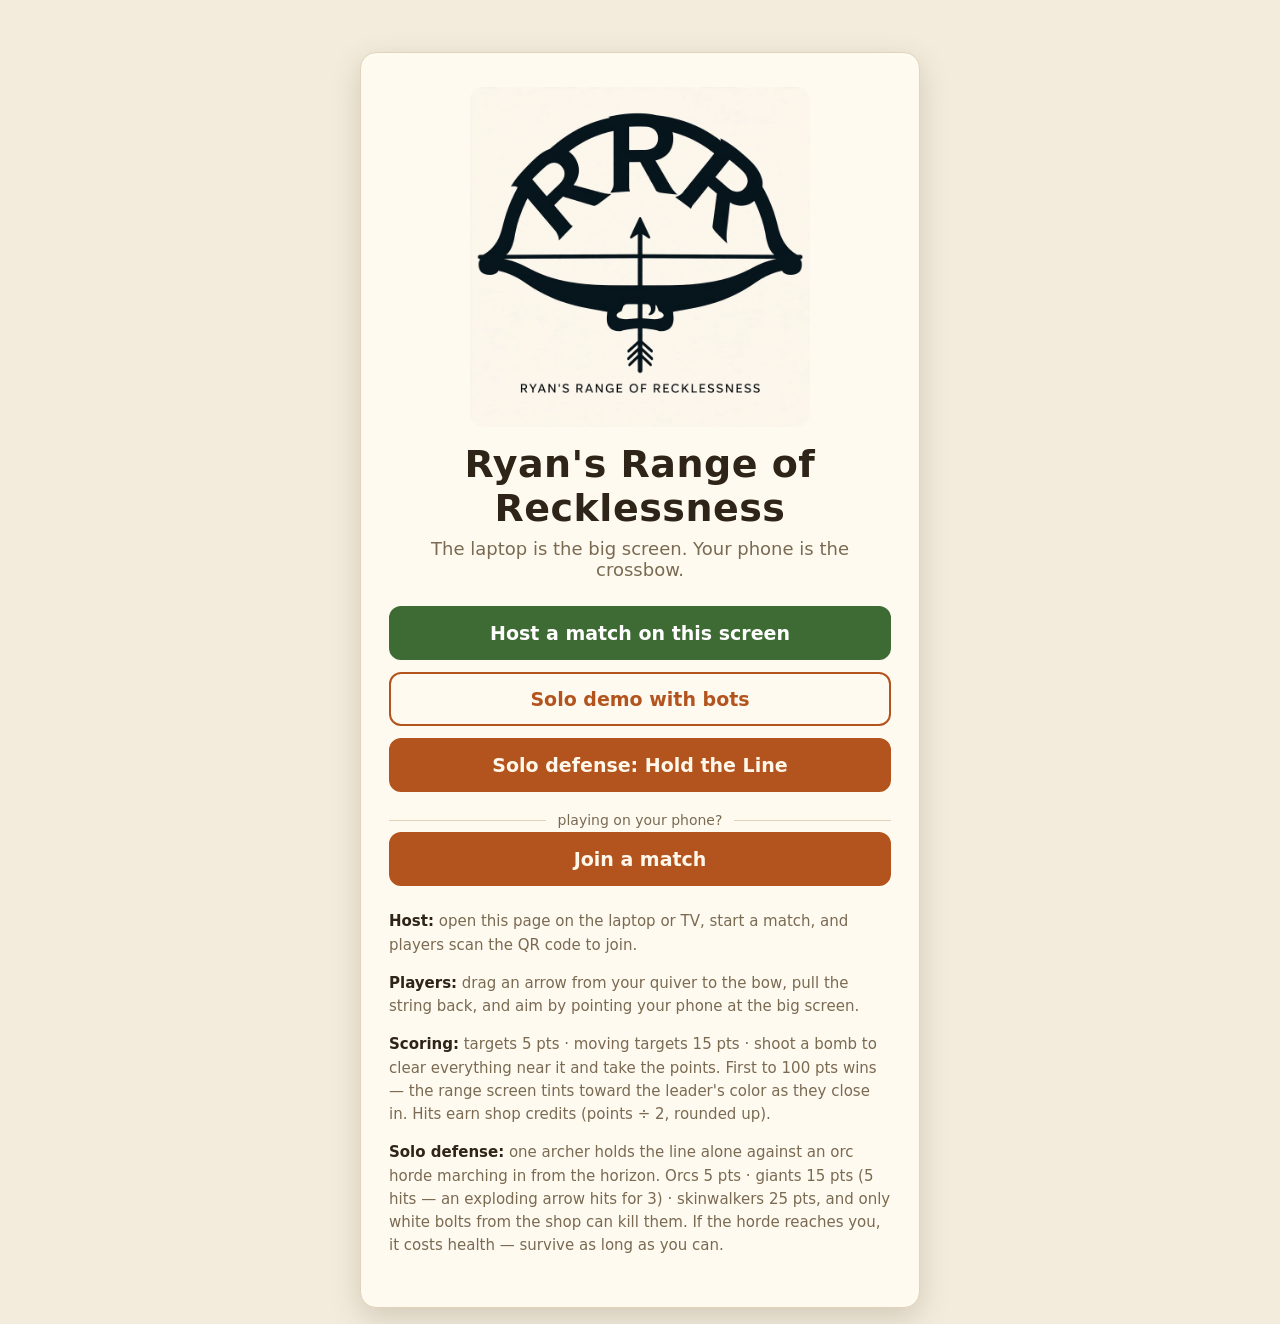
==== archery.html @ 4df4aa2d "Rename to Ryan's Range of Recklessness, add logo and solo orc defense mode" ====
<!doctype html>
<html lang="en">
  <head>
    <meta charset="utf-8" />
    <meta name="viewport" content="width=device-width, initial-scale=1, viewport-fit=cover" />
    <meta name="color-scheme" content="light dark" />
    <link rel="icon" href="data:," />
    <title>Ryan's Range of Recklessness</title>
    <script>
/* qrcode-generator 1.4.4 (MIT) — inlined so this file is fully standalone */
/**
 * Minified by jsDelivr using Terser v5.37.0.
 * Original file: /npm/qrcode-generator@1.4.4/qrcode.js
 *
 * Do NOT use SRI with dynamically generated files! More information: https://www.jsdelivr.com/using-sri-with-dynamic-files
 */
var qrcode=function(){var t=function(t,r){var e=t,n=g[r],o=null,i=0,a=null,u=[],f={},c=function(t,r){o=function(t){for(var r=new Array(t),e=0;e<t;e+=1){r[e]=new Array(t);for(var n=0;n<t;n+=1)r[e][n]=null}return r}(i=4*e+17),l(0,0),l(i-7,0),l(0,i-7),s(),h(),d(t,r),e>=7&&v(t),null==a&&(a=p(e,n,u)),w(a,r)},l=function(t,r){for(var e=-1;e<=7;e+=1)if(!(t+e<=-1||i<=t+e))for(var n=-1;n<=7;n+=1)r+n<=-1||i<=r+n||(o[t+e][r+n]=0<=e&&e<=6&&(0==n||6==n)||0<=n&&n<=6&&(0==e||6==e)||2<=e&&e<=4&&2<=n&&n<=4)},h=function(){for(var t=8;t<i-8;t+=1)null==o[t][6]&&(o[t][6]=t%2==0);for(var r=8;r<i-8;r+=1)null==o[6][r]&&(o[6][r]=r%2==0)},s=function(){for(var t=B.getPatternPosition(e),r=0;r<t.length;r+=1)for(var n=0;n<t.length;n+=1){var i=t[r],a=t[n];if(null==o[i][a])for(var u=-2;u<=2;u+=1)for(var f=-2;f<=2;f+=1)o[i+u][a+f]=-2==u||2==u||-2==f||2==f||0==u&&0==f}},v=function(t){for(var r=B.getBCHTypeNumber(e),n=0;n<18;n+=1){var a=!t&&1==(r>>n&1);o[Math.floor(n/3)][n%3+i-8-3]=a}for(n=0;n<18;n+=1){a=!t&&1==(r>>n&1);o[n%3+i-8-3][Math.floor(n/3)]=a}},d=function(t,r){for(var e=n<<3|r,a=B.getBCHTypeInfo(e),u=0;u<15;u+=1){var f=!t&&1==(a>>u&1);u<6?o[u][8]=f:u<8?o[u+1][8]=f:o[i-15+u][8]=f}for(u=0;u<15;u+=1){f=!t&&1==(a>>u&1);u<8?o[8][i-u-1]=f:u<9?o[8][15-u-1+1]=f:o[8][15-u-1]=f}o[i-8][8]=!t},w=function(t,r){for(var e=-1,n=i-1,a=7,u=0,f=B.getMaskFunction(r),c=i-1;c>0;c-=2)for(6==c&&(c-=1);;){for(var g=0;g<2;g+=1)if(null==o[n][c-g]){var l=!1;u<t.length&&(l=1==(t[u]>>>a&1)),f(n,c-g)&&(l=!l),o[n][c-g]=l,-1==(a-=1)&&(u+=1,a=7)}if((n+=e)<0||i<=n){n-=e,e=-e;break}}},p=function(t,r,e){for(var n=A.getRSBlocks(t,r),o=b(),i=0;i<e.length;i+=1){var a=e[i];o.put(a.getMode(),4),o.put(a.getLength(),B.getLengthInBits(a.getMode(),t)),a.write(o)}var u=0;for(i=0;i<n.length;i+=1)u+=n[i].dataCount;if(o.getLengthInBits()>8*u)throw"code length overflow. ("+o.getLengthInBits()+">"+8*u+")";for(o.getLengthInBits()+4<=8*u&&o.put(0,4);o.getLengthInBits()%8!=0;)o.putBit(!1);for(;!(o.getLengthInBits()>=8*u||(o.put(236,8),o.getLengthInBits()>=8*u));)o.put(17,8);return function(t,r){for(var e=0,n=0,o=0,i=new Array(r.length),a=new Array(r.length),u=0;u<r.length;u+=1){var f=r[u].dataCount,c=r[u].totalCount-f;n=Math.max(n,f),o=Math.max(o,c),i[u]=new Array(f);for(var g=0;g<i[u].length;g+=1)i[u][g]=255&t.getBuffer()[g+e];e+=f;var l=B.getErrorCorrectPolynomial(c),h=k(i[u],l.getLength()-1).mod(l);for(a[u]=new Array(l.getLength()-1),g=0;g<a[u].length;g+=1){var s=g+h.getLength()-a[u].length;a[u][g]=s>=0?h.getAt(s):0}}var v=0;for(g=0;g<r.length;g+=1)v+=r[g].totalCount;var d=new Array(v),w=0;for(g=0;g<n;g+=1)for(u=0;u<r.length;u+=1)g<i[u].length&&(d[w]=i[u][g],w+=1);for(g=0;g<o;g+=1)for(u=0;u<r.length;u+=1)g<a[u].length&&(d[w]=a[u][g],w+=1);return d}(o,n)};f.addData=function(t,r){var e=null;switch(r=r||"Byte"){case"Numeric":e=M(t);break;case"Alphanumeric":e=x(t);break;case"Byte":e=m(t);break;case"Kanji":e=L(t);break;default:throw"mode:"+r}u.push(e),a=null},f.isDark=function(t,r){if(t<0||i<=t||r<0||i<=r)throw t+","+r;return o[t][r]},f.getModuleCount=function(){return i},f.make=function(){if(e<1){for(var t=1;t<40;t++){for(var r=A.getRSBlocks(t,n),o=b(),i=0;i<u.length;i++){var a=u[i];o.put(a.getMode(),4),o.put(a.getLength(),B.getLengthInBits(a.getMode(),t)),a.write(o)}var g=0;for(i=0;i<r.length;i++)g+=r[i].dataCount;if(o.getLengthInBits()<=8*g)break}e=t}c(!1,function(){for(var t=0,r=0,e=0;e<8;e+=1){c(!0,e);var n=B.getLostPoint(f);(0==e||t>n)&&(t=n,r=e)}return r}())},f.createTableTag=function(t,r){t=t||2;var e="";e+='<table style="',e+=" border-width: 0px; border-style: none;",e+=" border-collapse: collapse;",e+=" padding: 0px; margin: "+(r=void 0===r?4*t:r)+"px;",e+='">',e+="<tbody>";for(var n=0;n<f.getModuleCount();n+=1){e+="<tr>";for(var o=0;o<f.getModuleCount();o+=1)e+='<td style="',e+=" border-width: 0px; border-style: none;",e+=" border-collapse: collapse;",e+=" padding: 0px; margin: 0px;",e+=" width: "+t+"px;",e+=" height: "+t+"px;",e+=" background-color: ",e+=f.isDark(n,o)?"#000000":"#ffffff",e+=";",e+='"/>';e+="</tr>"}return e+="</tbody>",e+="</table>"},f.createSvgTag=function(t,r,e,n){var o={};"object"==typeof arguments[0]&&(t=(o=arguments[0]).cellSize,r=o.margin,e=o.alt,n=o.title),t=t||2,r=void 0===r?4*t:r,(e="string"==typeof e?{text:e}:e||{}).text=e.text||null,e.id=e.text?e.id||"qrcode-description":null,(n="string"==typeof n?{text:n}:n||{}).text=n.text||null,n.id=n.text?n.id||"qrcode-title":null;var i,a,u,c,g=f.getModuleCount()*t+2*r,l="";for(c="l"+t+",0 0,"+t+" -"+t+",0 0,-"+t+"z ",l+='<svg version="1.1" xmlns="http://www.w3.org/2000/svg"',l+=o.scalable?"":' width="'+g+'px" height="'+g+'px"',l+=' viewBox="0 0 '+g+" "+g+'" ',l+=' preserveAspectRatio="xMinYMin meet"',l+=n.text||e.text?' role="img" aria-labelledby="'+y([n.id,e.id].join(" ").trim())+'"':"",l+=">",l+=n.text?'<title id="'+y(n.id)+'">'+y(n.text)+"</title>":"",l+=e.text?'<description id="'+y(e.id)+'">'+y(e.text)+"</description>":"",l+='<rect width="100%" height="100%" fill="white" cx="0" cy="0"/>',l+='<path d="',a=0;a<f.getModuleCount();a+=1)for(u=a*t+r,i=0;i<f.getModuleCount();i+=1)f.isDark(a,i)&&(l+="M"+(i*t+r)+","+u+c);return l+='" stroke="transparent" fill="black"/>',l+="</svg>"},f.createDataURL=function(t,r){t=t||2,r=void 0===r?4*t:r;var e=f.getModuleCount()*t+2*r,n=r,o=e-r;return I(e,e,(function(r,e){if(n<=r&&r<o&&n<=e&&e<o){var i=Math.floor((r-n)/t),a=Math.floor((e-n)/t);return f.isDark(a,i)?0:1}return 1}))},f.createImgTag=function(t,r,e){t=t||2,r=void 0===r?4*t:r;var n=f.getModuleCount()*t+2*r,o="";return o+="<img",o+=' src="',o+=f.createDataURL(t,r),o+='"',o+=' width="',o+=n,o+='"',o+=' height="',o+=n,o+='"',e&&(o+=' alt="',o+=y(e),o+='"'),o+="/>"};var y=function(t){for(var r="",e=0;e<t.length;e+=1){var n=t.charAt(e);switch(n){case"<":r+="&lt;";break;case">":r+="&gt;";break;case"&":r+="&amp;";break;case'"':r+="&quot;";break;default:r+=n}}return r};return f.createASCII=function(t,r){if((t=t||1)<2)return function(t){t=void 0===t?2:t;var r,e,n,o,i,a=1*f.getModuleCount()+2*t,u=t,c=a-t,g={"██":"█","█ ":"▀"," █":"▄","  ":" "},l={"██":"▀","█ ":"▀"," █":" ","  ":" "},h="";for(r=0;r<a;r+=2){for(n=Math.floor((r-u)/1),o=Math.floor((r+1-u)/1),e=0;e<a;e+=1)i="█",u<=e&&e<c&&u<=r&&r<c&&f.isDark(n,Math.floor((e-u)/1))&&(i=" "),u<=e&&e<c&&u<=r+1&&r+1<c&&f.isDark(o,Math.floor((e-u)/1))?i+=" ":i+="█",h+=t<1&&r+1>=c?l[i]:g[i];h+="\n"}return a%2&&t>0?h.substring(0,h.length-a-1)+Array(a+1).join("▀"):h.substring(0,h.length-1)}(r);t-=1,r=void 0===r?2*t:r;var e,n,o,i,a=f.getModuleCount()*t+2*r,u=r,c=a-r,g=Array(t+1).join("██"),l=Array(t+1).join("  "),h="",s="";for(e=0;e<a;e+=1){for(o=Math.floor((e-u)/t),s="",n=0;n<a;n+=1)i=1,u<=n&&n<c&&u<=e&&e<c&&f.isDark(o,Math.floor((n-u)/t))&&(i=0),s+=i?g:l;for(o=0;o<t;o+=1)h+=s+"\n"}return h.substring(0,h.length-1)},f.renderTo2dContext=function(t,r){r=r||2;for(var e=f.getModuleCount(),n=0;n<e;n++)for(var o=0;o<e;o++)t.fillStyle=f.isDark(n,o)?"black":"white",t.fillRect(n*r,o*r,r,r)},f};t.stringToBytes=(t.stringToBytesFuncs={default:function(t){for(var r=[],e=0;e<t.length;e+=1){var n=t.charCodeAt(e);r.push(255&n)}return r}}).default,t.createStringToBytes=function(t,r){var e=function(){for(var e=S(t),n=function(){var t=e.read();if(-1==t)throw"eof";return t},o=0,i={};;){var a=e.read();if(-1==a)break;var u=n(),f=n()<<8|n();i[String.fromCharCode(a<<8|u)]=f,o+=1}if(o!=r)throw o+" != "+r;return i}(),n="?".charCodeAt(0);return function(t){for(var r=[],o=0;o<t.length;o+=1){var i=t.charCodeAt(o);if(i<128)r.push(i);else{var a=e[t.charAt(o)];"number"==typeof a?(255&a)==a?r.push(a):(r.push(a>>>8),r.push(255&a)):r.push(n)}}return r}};var r,e,n,o,i,a=1,u=2,f=4,c=8,g={L:1,M:0,Q:3,H:2},l=0,h=1,s=2,v=3,d=4,w=5,p=6,y=7,B=(r=[[],[6,18],[6,22],[6,26],[6,30],[6,34],[6,22,38],[6,24,42],[6,26,46],[6,28,50],[6,30,54],[6,32,58],[6,34,62],[6,26,46,66],[6,26,48,70],[6,26,50,74],[6,30,54,78],[6,30,56,82],[6,30,58,86],[6,34,62,90],[6,28,50,72,94],[6,26,50,74,98],[6,30,54,78,102],[6,28,54,80,106],[6,32,58,84,110],[6,30,58,86,114],[6,34,62,90,118],[6,26,50,74,98,122],[6,30,54,78,102,126],[6,26,52,78,104,130],[6,30,56,82,108,134],[6,34,60,86,112,138],[6,30,58,86,114,142],[6,34,62,90,118,146],[6,30,54,78,102,126,150],[6,24,50,76,102,128,154],[6,28,54,80,106,132,158],[6,32,58,84,110,136,162],[6,26,54,82,110,138,166],[6,30,58,86,114,142,170]],e=1335,n=7973,i=function(t){for(var r=0;0!=t;)r+=1,t>>>=1;return r},(o={}).getBCHTypeInfo=function(t){for(var r=t<<10;i(r)-i(e)>=0;)r^=e<<i(r)-i(e);return 21522^(t<<10|r)},o.getBCHTypeNumber=function(t){for(var r=t<<12;i(r)-i(n)>=0;)r^=n<<i(r)-i(n);return t<<12|r},o.getPatternPosition=function(t){return r[t-1]},o.getMaskFunction=function(t){switch(t){case l:return function(t,r){return(t+r)%2==0};case h:return function(t,r){return t%2==0};case s:return function(t,r){return r%3==0};case v:return function(t,r){return(t+r)%3==0};case d:return function(t,r){return(Math.floor(t/2)+Math.floor(r/3))%2==0};case w:return function(t,r){return t*r%2+t*r%3==0};case p:return function(t,r){return(t*r%2+t*r%3)%2==0};case y:return function(t,r){return(t*r%3+(t+r)%2)%2==0};default:throw"bad maskPattern:"+t}},o.getErrorCorrectPolynomial=function(t){for(var r=k([1],0),e=0;e<t;e+=1)r=r.multiply(k([1,C.gexp(e)],0));return r},o.getLengthInBits=function(t,r){if(1<=r&&r<10)switch(t){case a:return 10;case u:return 9;case f:case c:return 8;default:throw"mode:"+t}else if(r<27)switch(t){case a:return 12;case u:return 11;case f:return 16;case c:return 10;default:throw"mode:"+t}else{if(!(r<41))throw"type:"+r;switch(t){case a:return 14;case u:return 13;case f:return 16;case c:return 12;default:throw"mode:"+t}}},o.getLostPoint=function(t){for(var r=t.getModuleCount(),e=0,n=0;n<r;n+=1)for(var o=0;o<r;o+=1){for(var i=0,a=t.isDark(n,o),u=-1;u<=1;u+=1)if(!(n+u<0||r<=n+u))for(var f=-1;f<=1;f+=1)o+f<0||r<=o+f||0==u&&0==f||a==t.isDark(n+u,o+f)&&(i+=1);i>5&&(e+=3+i-5)}for(n=0;n<r-1;n+=1)for(o=0;o<r-1;o+=1){var c=0;t.isDark(n,o)&&(c+=1),t.isDark(n+1,o)&&(c+=1),t.isDark(n,o+1)&&(c+=1),t.isDark(n+1,o+1)&&(c+=1),0!=c&&4!=c||(e+=3)}for(n=0;n<r;n+=1)for(o=0;o<r-6;o+=1)t.isDark(n,o)&&!t.isDark(n,o+1)&&t.isDark(n,o+2)&&t.isDark(n,o+3)&&t.isDark(n,o+4)&&!t.isDark(n,o+5)&&t.isDark(n,o+6)&&(e+=40);for(o=0;o<r;o+=1)for(n=0;n<r-6;n+=1)t.isDark(n,o)&&!t.isDark(n+1,o)&&t.isDark(n+2,o)&&t.isDark(n+3,o)&&t.isDark(n+4,o)&&!t.isDark(n+5,o)&&t.isDark(n+6,o)&&(e+=40);var g=0;for(o=0;o<r;o+=1)for(n=0;n<r;n+=1)t.isDark(n,o)&&(g+=1);return e+=Math.abs(100*g/r/r-50)/5*10},o),C=function(){for(var t=new Array(256),r=new Array(256),e=0;e<8;e+=1)t[e]=1<<e;for(e=8;e<256;e+=1)t[e]=t[e-4]^t[e-5]^t[e-6]^t[e-8];for(e=0;e<255;e+=1)r[t[e]]=e;var n={glog:function(t){if(t<1)throw"glog("+t+")";return r[t]},gexp:function(r){for(;r<0;)r+=255;for(;r>=256;)r-=255;return t[r]}};return n}();function k(t,r){if(void 0===t.length)throw t.length+"/"+r;var e=function(){for(var e=0;e<t.length&&0==t[e];)e+=1;for(var n=new Array(t.length-e+r),o=0;o<t.length-e;o+=1)n[o]=t[o+e];return n}(),n={getAt:function(t){return e[t]},getLength:function(){return e.length},multiply:function(t){for(var r=new Array(n.getLength()+t.getLength()-1),e=0;e<n.getLength();e+=1)for(var o=0;o<t.getLength();o+=1)r[e+o]^=C.gexp(C.glog(n.getAt(e))+C.glog(t.getAt(o)));return k(r,0)},mod:function(t){if(n.getLength()-t.getLength()<0)return n;for(var r=C.glog(n.getAt(0))-C.glog(t.getAt(0)),e=new Array(n.getLength()),o=0;o<n.getLength();o+=1)e[o]=n.getAt(o);for(o=0;o<t.getLength();o+=1)e[o]^=C.gexp(C.glog(t.getAt(o))+r);return k(e,0).mod(t)}};return n}var A=function(){var t=[[1,26,19],[1,26,16],[1,26,13],[1,26,9],[1,44,34],[1,44,28],[1,44,22],[1,44,16],[1,70,55],[1,70,44],[2,35,17],[2,35,13],[1,100,80],[2,50,32],[2,50,24],[4,25,9],[1,134,108],[2,67,43],[2,33,15,2,34,16],[2,33,11,2,34,12],[2,86,68],[4,43,27],[4,43,19],[4,43,15],[2,98,78],[4,49,31],[2,32,14,4,33,15],[4,39,13,1,40,14],[2,121,97],[2,60,38,2,61,39],[4,40,18,2,41,19],[4,40,14,2,41,15],[2,146,116],[3,58,36,2,59,37],[4,36,16,4,37,17],[4,36,12,4,37,13],[2,86,68,2,87,69],[4,69,43,1,70,44],[6,43,19,2,44,20],[6,43,15,2,44,16],[4,101,81],[1,80,50,4,81,51],[4,50,22,4,51,23],[3,36,12,8,37,13],[2,116,92,2,117,93],[6,58,36,2,59,37],[4,46,20,6,47,21],[7,42,14,4,43,15],[4,133,107],[8,59,37,1,60,38],[8,44,20,4,45,21],[12,33,11,4,34,12],[3,145,115,1,146,116],[4,64,40,5,65,41],[11,36,16,5,37,17],[11,36,12,5,37,13],[5,109,87,1,110,88],[5,65,41,5,66,42],[5,54,24,7,55,25],[11,36,12,7,37,13],[5,122,98,1,123,99],[7,73,45,3,74,46],[15,43,19,2,44,20],[3,45,15,13,46,16],[1,135,107,5,136,108],[10,74,46,1,75,47],[1,50,22,15,51,23],[2,42,14,17,43,15],[5,150,120,1,151,121],[9,69,43,4,70,44],[17,50,22,1,51,23],[2,42,14,19,43,15],[3,141,113,4,142,114],[3,70,44,11,71,45],[17,47,21,4,48,22],[9,39,13,16,40,14],[3,135,107,5,136,108],[3,67,41,13,68,42],[15,54,24,5,55,25],[15,43,15,10,44,16],[4,144,116,4,145,117],[17,68,42],[17,50,22,6,51,23],[19,46,16,6,47,17],[2,139,111,7,140,112],[17,74,46],[7,54,24,16,55,25],[34,37,13],[4,151,121,5,152,122],[4,75,47,14,76,48],[11,54,24,14,55,25],[16,45,15,14,46,16],[6,147,117,4,148,118],[6,73,45,14,74,46],[11,54,24,16,55,25],[30,46,16,2,47,17],[8,132,106,4,133,107],[8,75,47,13,76,48],[7,54,24,22,55,25],[22,45,15,13,46,16],[10,142,114,2,143,115],[19,74,46,4,75,47],[28,50,22,6,51,23],[33,46,16,4,47,17],[8,152,122,4,153,123],[22,73,45,3,74,46],[8,53,23,26,54,24],[12,45,15,28,46,16],[3,147,117,10,148,118],[3,73,45,23,74,46],[4,54,24,31,55,25],[11,45,15,31,46,16],[7,146,116,7,147,117],[21,73,45,7,74,46],[1,53,23,37,54,24],[19,45,15,26,46,16],[5,145,115,10,146,116],[19,75,47,10,76,48],[15,54,24,25,55,25],[23,45,15,25,46,16],[13,145,115,3,146,116],[2,74,46,29,75,47],[42,54,24,1,55,25],[23,45,15,28,46,16],[17,145,115],[10,74,46,23,75,47],[10,54,24,35,55,25],[19,45,15,35,46,16],[17,145,115,1,146,116],[14,74,46,21,75,47],[29,54,24,19,55,25],[11,45,15,46,46,16],[13,145,115,6,146,116],[14,74,46,23,75,47],[44,54,24,7,55,25],[59,46,16,1,47,17],[12,151,121,7,152,122],[12,75,47,26,76,48],[39,54,24,14,55,25],[22,45,15,41,46,16],[6,151,121,14,152,122],[6,75,47,34,76,48],[46,54,24,10,55,25],[2,45,15,64,46,16],[17,152,122,4,153,123],[29,74,46,14,75,47],[49,54,24,10,55,25],[24,45,15,46,46,16],[4,152,122,18,153,123],[13,74,46,32,75,47],[48,54,24,14,55,25],[42,45,15,32,46,16],[20,147,117,4,148,118],[40,75,47,7,76,48],[43,54,24,22,55,25],[10,45,15,67,46,16],[19,148,118,6,149,119],[18,75,47,31,76,48],[34,54,24,34,55,25],[20,45,15,61,46,16]],r=function(t,r){var e={};return e.totalCount=t,e.dataCount=r,e},e={};return e.getRSBlocks=function(e,n){var o=function(r,e){switch(e){case g.L:return t[4*(r-1)+0];case g.M:return t[4*(r-1)+1];case g.Q:return t[4*(r-1)+2];case g.H:return t[4*(r-1)+3];default:return}}(e,n);if(void 0===o)throw"bad rs block @ typeNumber:"+e+"/errorCorrectionLevel:"+n;for(var i=o.length/3,a=[],u=0;u<i;u+=1)for(var f=o[3*u+0],c=o[3*u+1],l=o[3*u+2],h=0;h<f;h+=1)a.push(r(c,l));return a},e}(),b=function(){var t=[],r=0,e={getBuffer:function(){return t},getAt:function(r){var e=Math.floor(r/8);return 1==(t[e]>>>7-r%8&1)},put:function(t,r){for(var n=0;n<r;n+=1)e.putBit(1==(t>>>r-n-1&1))},getLengthInBits:function(){return r},putBit:function(e){var n=Math.floor(r/8);t.length<=n&&t.push(0),e&&(t[n]|=128>>>r%8),r+=1}};return e},M=function(t){var r=a,e=t,n={getMode:function(){return r},getLength:function(t){return e.length},write:function(t){for(var r=e,n=0;n+2<r.length;)t.put(o(r.substring(n,n+3)),10),n+=3;n<r.length&&(r.length-n==1?t.put(o(r.substring(n,n+1)),4):r.length-n==2&&t.put(o(r.substring(n,n+2)),7))}},o=function(t){for(var r=0,e=0;e<t.length;e+=1)r=10*r+i(t.charAt(e));return r},i=function(t){if("0"<=t&&t<="9")return t.charCodeAt(0)-"0".charCodeAt(0);throw"illegal char :"+t};return n},x=function(t){var r=u,e=t,n={getMode:function(){return r},getLength:function(t){return e.length},write:function(t){for(var r=e,n=0;n+1<r.length;)t.put(45*o(r.charAt(n))+o(r.charAt(n+1)),11),n+=2;n<r.length&&t.put(o(r.charAt(n)),6)}},o=function(t){if("0"<=t&&t<="9")return t.charCodeAt(0)-"0".charCodeAt(0);if("A"<=t&&t<="Z")return t.charCodeAt(0)-"A".charCodeAt(0)+10;switch(t){case" ":return 36;case"$":return 37;case"%":return 38;case"*":return 39;case"+":return 40;case"-":return 41;case".":return 42;case"/":return 43;case":":return 44;default:throw"illegal char :"+t}};return n},m=function(r){var e=f,n=t.stringToBytes(r),o={getMode:function(){return e},getLength:function(t){return n.length},write:function(t){for(var r=0;r<n.length;r+=1)t.put(n[r],8)}};return o},L=function(r){var e=c,n=t.stringToBytesFuncs.SJIS;if(!n)throw"sjis not supported.";!function(){var t=n("友");if(2!=t.length||38726!=(t[0]<<8|t[1]))throw"sjis not supported."}();var o=n(r),i={getMode:function(){return e},getLength:function(t){return~~(o.length/2)},write:function(t){for(var r=o,e=0;e+1<r.length;){var n=(255&r[e])<<8|255&r[e+1];if(33088<=n&&n<=40956)n-=33088;else{if(!(57408<=n&&n<=60351))throw"illegal char at "+(e+1)+"/"+n;n-=49472}n=192*(n>>>8&255)+(255&n),t.put(n,13),e+=2}if(e<r.length)throw"illegal char at "+(e+1)}};return i},D=function(){var t=[],r={writeByte:function(r){t.push(255&r)},writeShort:function(t){r.writeByte(t),r.writeByte(t>>>8)},writeBytes:function(t,e,n){e=e||0,n=n||t.length;for(var o=0;o<n;o+=1)r.writeByte(t[o+e])},writeString:function(t){for(var e=0;e<t.length;e+=1)r.writeByte(t.charCodeAt(e))},toByteArray:function(){return t},toString:function(){var r="";r+="[";for(var e=0;e<t.length;e+=1)e>0&&(r+=","),r+=t[e];return r+="]"}};return r},S=function(t){var r=t,e=0,n=0,o=0,i={read:function(){for(;o<8;){if(e>=r.length){if(0==o)return-1;throw"unexpected end of file./"+o}var t=r.charAt(e);if(e+=1,"="==t)return o=0,-1;t.match(/^\s$/)||(n=n<<6|a(t.charCodeAt(0)),o+=6)}var i=n>>>o-8&255;return o-=8,i}},a=function(t){if(65<=t&&t<=90)return t-65;if(97<=t&&t<=122)return t-97+26;if(48<=t&&t<=57)return t-48+52;if(43==t)return 62;if(47==t)return 63;throw"c:"+t};return i},I=function(t,r,e){for(var n=function(t,r){var e=t,n=r,o=new Array(t*r),i={setPixel:function(t,r,n){o[r*e+t]=n},write:function(t){t.writeString("GIF87a"),t.writeShort(e),t.writeShort(n),t.writeByte(128),t.writeByte(0),t.writeByte(0),t.writeByte(0),t.writeByte(0),t.writeByte(0),t.writeByte(255),t.writeByte(255),t.writeByte(255),t.writeString(","),t.writeShort(0),t.writeShort(0),t.writeShort(e),t.writeShort(n),t.writeByte(0);var r=a(2);t.writeByte(2);for(var o=0;r.length-o>255;)t.writeByte(255),t.writeBytes(r,o,255),o+=255;t.writeByte(r.length-o),t.writeBytes(r,o,r.length-o),t.writeByte(0),t.writeString(";")}},a=function(t){for(var r=1<<t,e=1+(1<<t),n=t+1,i=u(),a=0;a<r;a+=1)i.add(String.fromCharCode(a));i.add(String.fromCharCode(r)),i.add(String.fromCharCode(e));var f,c,g,l=D(),h=(f=l,c=0,g=0,{write:function(t,r){if(t>>>r!=0)throw"length over";for(;c+r>=8;)f.writeByte(255&(t<<c|g)),r-=8-c,t>>>=8-c,g=0,c=0;g|=t<<c,c+=r},flush:function(){c>0&&f.writeByte(g)}});h.write(r,n);var s=0,v=String.fromCharCode(o[s]);for(s+=1;s<o.length;){var d=String.fromCharCode(o[s]);s+=1,i.contains(v+d)?v+=d:(h.write(i.indexOf(v),n),i.size()<4095&&(i.size()==1<<n&&(n+=1),i.add(v+d)),v=d)}return h.write(i.indexOf(v),n),h.write(e,n),h.flush(),l.toByteArray()},u=function(){var t={},r=0,e={add:function(n){if(e.contains(n))throw"dup key:"+n;t[n]=r,r+=1},size:function(){return r},indexOf:function(r){return t[r]},contains:function(r){return void 0!==t[r]}};return e};return i}(t,r),o=0;o<r;o+=1)for(var i=0;i<t;i+=1)n.setPixel(i,o,e(i,o));var a=D();n.write(a);for(var u=function(){var t=0,r=0,e=0,n="",o={},i=function(t){n+=String.fromCharCode(a(63&t))},a=function(t){if(t<0);else{if(t<26)return 65+t;if(t<52)return t-26+97;if(t<62)return t-52+48;if(62==t)return 43;if(63==t)return 47}throw"n:"+t};return o.writeByte=function(n){for(t=t<<8|255&n,r+=8,e+=1;r>=6;)i(t>>>r-6),r-=6},o.flush=function(){if(r>0&&(i(t<<6-r),t=0,r=0),e%3!=0)for(var o=3-e%3,a=0;a<o;a+=1)n+="="},o.toString=function(){return n},o}(),f=a.toByteArray(),c=0;c<f.length;c+=1)u.writeByte(f[c]);return u.flush(),"data:image/gif;base64,"+u};return t}();qrcode.stringToBytesFuncs["UTF-8"]=function(t){return function(t){for(var r=[],e=0;e<t.length;e++){var n=t.charCodeAt(e);n<128?r.push(n):n<2048?r.push(192|n>>6,128|63&n):n<55296||n>=57344?r.push(224|n>>12,128|n>>6&63,128|63&n):(e++,n=65536+((1023&n)<<10|1023&t.charCodeAt(e)),r.push(240|n>>18,128|n>>12&63,128|n>>6&63,128|63&n))}return r}(t)},function(t){"function"==typeof define&&define.amd?define([],t):"object"==typeof exports&&(module.exports=t())}((function(){return qrcode}));
//# sourceMappingURL=/sm/26b4b0d0b1e283d6b3ec9857ac597d7a60c76ac17be1ef4c965f03086de426bb.map
</script>
    <style>
      :root{
        color-scheme: light dark;
        --bg:#f3ecdd; --panel:#fffaf0; --panel2:#f8efdb; --ink:#2e2417; --muted:#7a6a52;
        --accent:#b3541e; --accent-ink:#fff7ea; --green:#3e6b34; --line:#e0d3b8;
        --danger:#c0392b; --shadow:0 10px 30px rgba(62,42,16,.18);
      }
      @media (prefers-color-scheme: dark){
        :root{
          --bg:#1c1712; --panel:#2a2119; --panel2:#332820; --ink:#f0e6d2; --muted:#b3a284;
          --accent:#e07b39; --accent-ink:#221503; --green:#7fb069; --line:#453723;
          --danger:#e06c5c; --shadow:0 10px 30px rgba(0,0,0,.5);
        }
      }
      *{ box-sizing:border-box; }
      html,body{ margin:0; padding:0; }
      body{
        background:var(--bg); color:var(--ink);
        font-family: system-ui, -apple-system, "Segoe UI", Roboto, sans-serif;
        -webkit-tap-highlight-color: transparent;
      }
      h1,h2,h3{ font-family:"Trebuchet MS","Segoe UI",system-ui,sans-serif; margin:0; }
      .hidden{ display:none !important; }
      main{ max-width:1400px; margin:0 auto; padding:16px; }
      button, input{ font:inherit; }
      button{ min-height:44px; }
      .btn{
        display:inline-flex; align-items:center; justify-content:center; gap:8px;
        border:2px solid var(--accent); background:var(--accent); color:var(--accent-ink);
        font-weight:700; font-size:17px; padding:10px 22px; border-radius:12px; cursor:pointer;
      }
      .btn:active{ transform:translateY(1px); }
      .btn.ghost{ background:transparent; color:var(--accent); }
      .btn.green{ background:var(--green); border-color:var(--green); color:#fff; }
      .btn.small{ min-height:38px; padding:6px 14px; font-size:15px; border-radius:10px; }
      .btn[disabled]{ opacity:.45; cursor:not-allowed; }
      .card{
        background:var(--panel); border:1px solid var(--line); border-radius:16px;
        box-shadow:var(--shadow); padding:22px;
      }
      .muted{ color:var(--muted); }
      .center{ text-align:center; }

      /* ---------- home ---------- */
      #view-home{ max-width:560px; margin:4vh auto 0; }
      .home-card{ text-align:center; padding:34px 28px; }
      .game-logo{ display:block; width:min(340px,88%); height:auto; margin:0 auto 16px; border-radius:14px; }
      .home-card h1{ font-size:38px; line-height:1.15; letter-spacing:.5px; }
      .home-card .tag{ font-size:18px; color:var(--muted); margin:8px 0 26px; }
      .home-actions{ display:grid; gap:12px; }
      .home-actions .btn{ width:100%; font-size:19px; padding:14px; }
      .divider{ display:flex; align-items:center; gap:12px; color:var(--muted); margin:20px 0 4px; font-size:14px; }
      .divider::before,.divider::after{ content:""; flex:1; border-top:1px solid var(--line); }
      .howto{ text-align:left; margin-top:24px; font-size:15px; line-height:1.55; color:var(--muted); }
      .howto b{ color:var(--ink); }

      /* ---------- join ---------- */
      #view-join{ max-width:480px; margin:4vh auto 0; }
      .field{ margin:16px 0; text-align:left; }
      .field label{ display:block; font-weight:700; margin-bottom:6px; }
      .field input{
        width:100%; padding:13px 14px; font-size:20px; border:2px solid var(--line);
        border-radius:10px; background:var(--panel2); color:var(--ink);
      }
      #join-code{ text-transform:uppercase; letter-spacing:6px; font-weight:800; text-align:center; font-size:28px; }
      #join-status{ min-height:24px; margin-top:12px; font-weight:600; }

      /* ---------- host / arena ---------- */
      #host-top{
        display:flex; align-items:center; gap:14px; flex-wrap:wrap; margin-bottom:12px;
      }
      #host-top h2{ font-size:26px; }
      .chip{
        display:inline-flex; align-items:center; gap:7px; background:var(--panel);
        border:1px solid var(--line); border-radius:999px; padding:6px 14px; font-weight:700;
      }
      .chip .dot{ width:12px; height:12px; border-radius:50%; }
      .hpbar{ display:inline-block; width:110px; height:12px; border-radius:999px; background:rgba(0,0,0,.16); overflow:hidden; vertical-align:middle; }
      #hp-fill{ display:block; height:100%; width:100%; background:var(--green); transition:width .3s ease; }
      #hud-timer{ font-size:22px; font-variant-numeric:tabular-nums; }
      #host-main{ display:flex; gap:14px; align-items:flex-start; }
      #canvas-wrap{ flex:1 1 auto; min-width:0; }
      #game-canvas{
        width:100%; height:auto; display:block; border-radius:14px;
        border:1px solid var(--line); box-shadow:var(--shadow); background:#ffffff;
      }
      #range-status{
        display:flex; align-items:center; gap:8px; margin-top:9px;
        font-size:14.5px; font-weight:600; color:var(--muted);
      }
      #range-status .rdot{ width:13px; height:13px; border-radius:50%; flex:none; box-shadow:inset 0 0 0 2px rgba(0,0,0,.15); background:#fff; border:1px solid var(--line); }
      #host-side{ flex:0 0 300px; width:300px; display:grid; gap:14px; }
      @media (max-width:900px){
        #host-main{ flex-direction:column; }
        #host-side{ flex:none; width:100%; }
      }
      #qr-box{ width:190px; height:190px; margin:10px auto; background:#fff; border-radius:10px; padding:8px; display:flex; align-items:center; justify-content:center; overflow:hidden; }
      #qr-box svg{ width:100%; height:100%; }
      .big-code{ font-size:52px; font-weight:900; letter-spacing:10px; text-align:center; line-height:1.05; }
      .join-url{ font-size:12.5px; word-break:break-all; color:var(--muted); text-align:center; }
      .player-chips{ display:flex; flex-wrap:wrap; gap:8px; margin:12px 0; min-height:36px; }
      .pchip{
        display:inline-flex; align-items:center; gap:7px; padding:7px 13px; border-radius:999px;
        color:#fff; font-weight:700; font-size:15px; text-shadow:0 1px 2px rgba(0,0,0,.35);
      }
      .score-row{
        display:flex; align-items:center; gap:10px; padding:8px 4px; border-bottom:1px solid var(--line);
        font-size:17px;
      }
      .score-row:last-child{ border-bottom:none; }
      .score-row .dot{ width:14px; height:14px; border-radius:50%; flex:none; box-shadow:inset 0 0 0 2px rgba(0,0,0,.18); }
      .score-row .nm{ flex:1; font-weight:600; overflow:hidden; text-overflow:ellipsis; white-space:nowrap; }
      .score-row .sc{ font-weight:900; font-variant-numeric:tabular-nums; }
      #end-overlay{
        position:fixed; inset:0; background:rgba(20,12,4,.55); display:flex;
        align-items:center; justify-content:center; padding:16px; z-index:40;
      }
      #end-card{ max-width:480px; width:100%; text-align:center; }
      #end-standings{ text-align:left; margin:16px 0; }

      /* ---------- controller ---------- */
      #view-controller{ max-width:560px; margin:0 auto; }
      #ctrl-band{
        border-radius:14px; padding:12px 16px; color:#fff; margin-bottom:12px;
        text-shadow:0 1px 3px rgba(0,0,0,.4); box-shadow:var(--shadow);
      }
      #ctrl-band .row1{ display:flex; justify-content:space-between; align-items:baseline; gap:10px; }
      #ctrl-name{ font-size:22px; font-weight:900; }
      #ctrl-time{ font-size:20px; font-weight:800; font-variant-numeric:tabular-nums; }
      #ctrl-band .row2{ display:flex; gap:16px; margin-top:4px; font-size:16px; font-weight:700; flex-wrap:wrap; }
      .panel{ background:var(--panel); border:1px solid var(--line); border-radius:16px; box-shadow:var(--shadow); padding:18px; }
      #wait-panel{ text-align:center; padding:30px 20px; }
      #wait-panel .big{ font-size:24px; font-weight:800; margin-bottom:8px; }
      #calib-panel{ text-align:center; }
      #calib-step{ font-size:13px; font-weight:800; letter-spacing:2px; color:var(--muted); text-transform:uppercase; }
      #calib-text{ font-size:21px; font-weight:700; line-height:1.4; margin:12px 0 18px; min-height:60px; }
      #calib-panel .btn{ width:100%; font-size:19px; padding:14px; margin-top:8px; }
      #touch-pad{
        position:relative; height:220px; border:2px dashed var(--line); border-radius:12px;
        background:var(--panel2); margin:12px 0; touch-action:none; overflow:hidden;
      }
      #touch-pad .corner{ position:absolute; width:22px; height:22px; border:3px solid var(--muted); opacity:.6; }
      #touch-dot{
        position:absolute; width:26px; height:26px; border-radius:50%; border:3px solid #fff;
        transform:translate(-50%,-50%); box-shadow:0 2px 8px rgba(0,0,0,.4); pointer-events:none;
      }
      .flip-row{ display:flex; gap:8px; justify-content:center; margin-top:12px; flex-wrap:wrap; }

      #play-panel{ position:relative; padding:14px; overflow:hidden; }
      #dot-preview{
        position:relative; width:132px; height:74px; border:2px solid var(--line); border-radius:8px;
        background:#ffffff; margin:0 auto 6px; overflow:hidden;
      }
      #preview-dot{
        position:absolute; width:14px; height:14px; border-radius:50%; border:2px solid #fff;
        transform:translate(-50%,-50%); box-shadow:0 1px 4px rgba(0,0,0,.45);
      }
      #preview-label{ text-align:center; font-size:12.5px; color:var(--muted); margin-bottom:4px; }
      #bow-area{
        position:relative; margin:4px 74px 4px 6px; touch-action:none; user-select:none; -webkit-user-select:none;
      }
      #bow-svg{ width:100%; height:auto; display:block; }
      #power-wrap{ height:14px; background:var(--panel2); border:1px solid var(--line); border-radius:999px; overflow:hidden; margin:8px 74px 4px 6px; }
      #power-fill{ height:100%; width:0%; background:var(--accent); transition:width .05s linear; }
      #ctrl-hint{ min-height:24px; font-weight:700; text-align:center; margin-right:68px; }
      #quiver{
        position:absolute; top:12px; right:10px; width:62px; display:flex; flex-direction:column;
        align-items:center; gap:8px;
      }
      .quiver-label{ font-size:11px; font-weight:800; letter-spacing:1px; color:var(--muted); text-transform:uppercase; }
      #quiver-token{
        width:56px; height:96px; border:2px solid var(--line); border-radius:12px; background:var(--panel2);
        display:flex; align-items:center; justify-content:center; cursor:grab; touch-action:none; position:relative;
      }
      #quiver-token:active{ cursor:grabbing; }
      #quiver-token .cnt{
        position:absolute; bottom:-8px; right:-8px; background:var(--accent); color:var(--accent-ink);
        font-weight:900; font-size:14px; min-width:26px; height:26px; border-radius:999px;
        display:flex; align-items:center; justify-content:center; padding:0 6px;
      }
      #quiver-token.empty{ opacity:.4; }
      #drag-ghost{
        position:fixed; width:56px; height:96px; z-index:60; pointer-events:none; opacity:.9;
        display:flex; align-items:center; justify-content:center; transform:translate(-50%,-50%);
      }
      #special-chips{ display:flex; flex-direction:column; gap:6px; width:62px; }
      .sp-chip{
        border:2px solid var(--line); background:var(--panel); border-radius:10px; padding:5px 2px;
        font-size:10.5px; font-weight:800; text-align:center; cursor:pointer; min-height:40px; line-height:1.25;
      }
      .sp-chip .n{ display:block; font-size:13px; }
      .sp-chip.sel{ border-color:var(--accent); background:var(--panel2); box-shadow:0 0 0 2px var(--accent) inset; }
      .sp-chip.none{ opacity:.38; }
      #ctrl-bottom{ display:flex; gap:10px; margin-top:12px; align-items:stretch; }
      #btn-shop{
        flex:0 0 auto; display:flex; flex-direction:column; align-items:center; justify-content:center;
        padding:8px 18px; font-size:16px;
      }
      #ctrl-bottom .spacer{ flex:1; }
      .icon-btn{
        border:2px solid var(--line); background:var(--panel); color:var(--ink); border-radius:12px;
        font-weight:700; padding:8px 14px; cursor:pointer; font-size:14.5px;
      }

      /* shop */
      #shop-overlay{
        position:fixed; inset:0; background:rgba(20,12,4,.55); z-index:50; display:flex;
        align-items:flex-end; justify-content:center;
      }
      #shop-card{
        background:var(--panel); width:100%; max-width:560px; max-height:88vh; overflow:auto;
        border-radius:20px 20px 0 0; padding:20px; box-shadow:var(--shadow);
      }
      .shop-item{
        display:flex; align-items:center; gap:12px; padding:12px 4px; border-bottom:1px solid var(--line);
      }
      .shop-item:last-of-type{ border-bottom:none; }
      .shop-item .swatch{ width:16px; height:16px; border-radius:50%; flex:none; box-shadow:inset 0 0 0 2px rgba(0,0,0,.15); }
      .shop-item .info{ flex:1; min-width:0; }
      .shop-item .nm{ font-weight:800; font-size:17px; }
      .shop-item .ds{ font-size:13.5px; color:var(--muted); line-height:1.35; }
      .shop-item .own{ font-size:13px; font-weight:700; color:var(--muted); }
      #ctrl-toast{
        position:fixed; left:50%; bottom:22px; transform:translateX(-50%); z-index:70;
        background:var(--ink); color:var(--bg); font-weight:700; padding:11px 20px; border-radius:999px;
        box-shadow:var(--shadow); max-width:92vw; text-align:center;
      }
      #end-banner{ text-align:center; font-size:19px; font-weight:800; padding:14px; }
    </style>
  </head>
  <body>
    <main>
      <!-- ================= HOME ================= -->
      <section id="view-home">
        <div class="card home-card">
          <img class="game-logo" src="[data-uri]" width="1600" height="1600" alt="Ryan's Range of Recklessness logo — three R's forming the arch of a crossbow" />
          <h1>Ryan's Range of Recklessness</h1>
          <p class="tag">The laptop is the big screen. Your phone is the crossbow.</p>
          <div class="home-actions">
            <button class="btn green" id="btn-host">Host a match on this screen</button>
            <button class="btn ghost" id="btn-solo">Solo demo with bots</button>
            <button class="btn" id="btn-defense">Solo defense: Hold the Line</button>
          </div>
          <div class="divider">playing on your phone?</div>
          <div class="home-actions">
            <button class="btn" id="btn-go-join">Join a match</button>
          </div>
          <div class="howto">
            <p><b>Host:</b> open this page on the laptop or TV, start a match, and players scan the QR code to join.</p>
            <p><b>Players:</b> drag an arrow from your quiver to the bow, pull the string back, and aim by pointing your phone at the big screen.</p>
            <p><b>Scoring:</b> targets 5 pts · moving targets 15 pts · shoot a bomb to clear everything near it and take the points. First to 100 pts wins — the range screen tints toward the leader's color as they close in. Hits earn shop credits (points ÷ 2, rounded up).</p>
            <p><b>Solo defense:</b> one archer holds the line alone against an orc horde marching in from the horizon. Orcs 5 pts · giants 15 pts (5 hits — an exploding arrow hits for 3) · skinwalkers 25 pts, and only white bolts from the shop can kill them. If the horde reaches you, it costs health — survive as long as you can.</p>
          </div>
        </div>
      </section>

      <!-- ================= JOIN ================= -->
      <section id="view-join" class="hidden">
        <div class="card">
          <h2 style="font-size:30px;">Join a match</h2>
          <div class="field">
            <label for="join-code">Match code</label>
            <input id="join-code" maxlength="4" autocomplete="off" autocapitalize="characters" placeholder="ABCD" />
          </div>
          <div class="field">
            <label for="join-name">Your name</label>
            <input id="join-name" maxlength="14" autocomplete="off" placeholder="e.g. Robin" />
          </div>
          <button class="btn" id="btn-join" style="width:100%; font-size:19px; padding:14px;">Join</button>
          <div id="join-status" class="center"></div>
          <button class="btn ghost small" id="btn-join-back" style="margin-top:8px;">Back</button>
        </div>
      </section>

      <!-- ================= HOST ================= -->
      <section id="view-arena" class="hidden">
        <div id="host-top">
          <h2 style="font-size:22px;">Ryan's Range of Recklessness</h2>
          <span class="chip">Code <span id="hud-code" style="letter-spacing:3px;">····</span></span>
          <span class="chip" id="hud-phase">Lobby</span>
          <span class="chip">Time <span id="hud-timer">3:00</span></span>
          <span class="chip" id="hud-goal">First to 100 wins</span>
          <span class="chip hidden" id="hud-health">Health <span class="hpbar"><span id="hp-fill"></span></span> <span id="hp-num">100</span></span>
          <span style="flex:1"></span>
          <button class="btn ghost small" id="btn-leave-host">End match</button>
        </div>
        <div id="host-main">
          <div id="canvas-wrap">
            <canvas id="game-canvas" width="1280" height="720"></canvas>
            <div id="range-status"><span class="rdot"></span><span id="range-status-text">Range screen: white — no score yet.</span></div>
          </div>
          <div id="host-side">
            <div class="card" id="lobby-panel">
              <h3 class="center" style="font-size:21px;" id="lobby-title">Join the match</h3>
              <div id="qr-box"><span class="muted" style="font-size:13px;">QR loading…</span></div>
              <div class="big-code" id="lobby-code">····</div>
              <p class="join-url" id="join-url"></p>
              <p class="center muted" style="margin:8px 0 0;" id="lobby-note">Scan the QR code, or open this page on your phone and enter the code.</p>
              <div class="player-chips" id="lobby-players"></div>
              <button class="btn green" id="btn-start" style="width:100%; font-size:19px; padding:13px;">Start match</button>
              <p class="center muted" id="start-note" style="font-size:13.5px; margin:10px 0 0;">Waiting for players to join…</p>
            </div>
            <div class="card" id="score-panel">
              <h3 style="font-size:19px; margin-bottom:6px;" id="score-title">Scores</h3>
              <div id="score-list"><p class="muted">No players yet.</p></div>
              <p class="muted" style="font-size:13.5px; margin:12px 0 0;" id="score-note">
                Targets 5 pts · Moving 15 pts · Bombs clear nearby targets for the shooter.
                First to 100 wins — the range screen takes on the leader's color as their score climbs toward 100.
              </p>
            </div>
          </div>
        </div>
      </section>

      <!-- ================= CONTROLLER ================= -->
      <section id="view-controller" class="hidden">
        <div id="ctrl-band">
          <div class="row1">
            <span id="ctrl-name">Player</span>
            <span id="ctrl-time">3:00</span>
          </div>
          <div class="row2">
            <span>Score <span id="ctrl-score">0</span></span>
            <span>Credits <span id="ctrl-credits">0</span></span>
            <span id="ctrl-phase-label">Lobby</span>
          </div>
        </div>

        <div class="panel hidden" id="end-banner"></div>

        <div class="panel" id="wait-panel">
          <div class="big" id="wait-title">You're in!</div>
          <p class="muted" id="wait-text" style="margin:0 0 16px;">Waiting for the host to start the match.</p>
          <button class="btn" id="btn-goto-calib" style="width:100%;">Calibrate aim</button>
          <p class="muted" id="wait-calib-state" style="font-size:14px; margin:12px 0 0;"></p>
        </div>

        <div class="panel hidden" id="calib-panel">
          <div id="calib-step">Step 1 of 5</div>
          <p id="calib-text">Aim your crossbow at the center of the big screen.</p>
          <div id="touch-pad" class="hidden">
            <span class="corner" style="top:6px;left:6px;border-right:none;border-bottom:none;"></span>
            <span class="corner" style="top:6px;right:6px;border-left:none;border-bottom:none;"></span>
            <span class="corner" style="bottom:6px;left:6px;border-right:none;border-top:none;"></span>
            <span class="corner" style="bottom:6px;right:6px;border-left:none;border-top:none;"></span>
            <div id="touch-dot"></div>
          </div>
          <button class="btn green" id="btn-sensor" class="hidden" style="width:100%; display:none;">Enable motion sensors</button>
          <button class="btn" id="btn-calib-action">Calibrate center</button>
          <div class="flip-row">
            <button class="icon-btn hidden" id="btn-flipx">Flip left / right</button>
            <button class="icon-btn hidden" id="btn-flipy">Flip up / down</button>
          </div>
          <div class="flip-row">
            <button class="icon-btn" id="btn-touch-mode">Use touch aim instead</button>
            <button class="icon-btn" id="btn-calib-cancel">Cancel</button>
          </div>
        </div>

        <div class="panel hidden" id="play-panel">
          <div id="preview-label">Your dot on the big screen</div>
          <div id="dot-preview"><div id="preview-dot"></div></div>
          <div id="bow-area">
            <svg id="bow-svg" viewBox="0 0 300 250" aria-label="Crossbow">
              <!-- stock -->
              <rect x="141" y="58" width="18" height="178" rx="7" fill="#8a5a2b"/>
              <rect x="128" y="196" width="44" height="16" rx="6" fill="#6e4520"/>
              <!-- limbs -->
              <path d="M150 62 C 96 18, 44 16, 18 40" stroke="#5d3c1a" stroke-width="11" fill="none" stroke-linecap="round"/>
              <path d="M150 62 C 204 18, 256 16, 282 40" stroke="#5d3c1a" stroke-width="11" fill="none" stroke-linecap="round"/>
              <!-- string (path updated by JS) -->
              <path id="string-path" d="M18 40 L150 62 L282 40" stroke="#e8e2d2" stroke-width="3.5" fill="none"/>
              <!-- nocked arrow (group updated by JS) -->
              <g id="nocked-arrow" style="display:none;">
                <line id="na-shaft" x1="150" y1="8" x2="150" y2="62" stroke-width="5"/>
                <polygon id="na-tip" points="150,-4 143,12 157,12" fill="#444"/>
                <path id="na-fletch" d="M150 52 l-11 12 M150 52 l11 12" stroke-width="5" fill="none"/>
              </g>
              <circle cx="150" cy="62" r="7" fill="#3a2a16"/>
            </svg>
          </div>
          <div id="power-wrap"><div id="power-fill"></div></div>
          <p id="ctrl-hint">Drag an arrow from the quiver onto the bow.</p>
          <div id="quiver">
            <span class="quiver-label">Quiver</span>
            <div id="quiver-token">
              <svg width="30" height="84" viewBox="0 0 30 84">
                <line id="qt-shaft" x1="15" y1="16" x2="15" y2="72" stroke-width="4.5"/>
                <polygon id="qt-tip" points="15,2 8,18 22,18" fill="#444"/>
                <path id="qt-fletch" d="M15 62 l-9 11 M15 62 l9 11" stroke-width="4.5" fill="none"/>
              </svg>
              <span class="cnt" id="quiver-count">6</span>
            </div>
            <div id="special-chips"></div>
          </div>
          <div id="ctrl-bottom">
            <button class="btn" id="btn-shop">
              <span>Shop</span>
              <span style="font-size:13px; font-weight:800;" id="shop-credits-label">0 credits</span>
            </button>
            <span class="spacer"></span>
            <button class="icon-btn" id="btn-recenter">Re-center</button>
            <button class="icon-btn" id="btn-recal">Recalibrate</button>
          </div>
        </div>
      </section>
    </main>

    <!-- shop overlay -->
    <div id="shop-overlay" class="hidden">
      <div id="shop-card">
        <div style="display:flex; align-items:baseline; gap:12px;">
          <h3 style="font-size:24px; flex:1;">Shop</h3>
          <span style="font-weight:800;"><span id="shop-credits">0</span> credits</span>
          <button class="icon-btn" id="btn-shop-close">Close</button>
        </div>
        <p class="muted" style="margin:6px 0 4px; font-size:14px;">Earn credits from hits: points ÷ 2, rounded up. Special arrows are single-use.</p>
        <div id="shop-items"></div>
      </div>
    </div>

    <!-- end overlay (host) -->
    <div id="end-overlay" class="hidden">
      <div class="card" id="end-card">
        <h2 style="font-size:32px;" id="end-title">Match over</h2>
        <div id="end-standings"></div>
        <button class="btn green" id="btn-play-again" style="width:100%; margin-bottom:10px;">Back to lobby</button>
        <button class="btn ghost" id="btn-end-home" style="width:100%;">Close match</button>
      </div>
    </div>

    <div id="ctrl-toast" class="hidden"></div>

    <script>
    /* =====================================================================
       RYAN'S RANGE OF RECKLESSNESS — single-file party game, following the Paint Garden pattern.
       The laptop ("Host a match") runs the simulation on a big canvas.
       Phones ("Join a match") are crossbow controllers: they stream aim
       (compass + gyro, calibrated against the host screen) and shot events.
       Transport is Firestore (live, across devices) in the shared
       paint-garden project under games/archery/matches/{code}/messages,
       with a BroadcastChannel local fallback (host + controllers as tabs
       of one browser) and a solo bot demo that needs no transport.
       ===================================================================== */

    /* Same Firebase project as Paint Garden (project "paint-garden").
       This game uses its own namespace: games/archery/matches/{code}/messages */
    var FIREBASE_CONFIG = {
      apiKey: "AIzaSyB5B_F2yt6kPiB-b-8mM0jObUVa-PWMH_M",
      authDomain: "paint-garden.firebaseapp.com",
      projectId: "paint-garden",
      storageBucket: "paint-garden.firebasestorage.app",
      messagingSenderId: "385292682503",
      appId: "1:385292682503:web:4b707f8d28fb7f04fcb1a2",
      measurementId: "G-6NGD6YSB52"
    };
    var FIREBASE_ENABLED = FIREBASE_CONFIG.apiKey.indexOf("PASTE") !== 0;

    /* ---------------- utilities ---------------- */
    function $(id){ return document.getElementById(id); }
    function clamp(v,a,b){ return v<a?a:(v>b?b:v); }
    function lerp(a,b,t){ return a+(b-a)*t; }
    function rand(a,b){ return a+Math.random()*(b-a); }
    function uid(){ return "p"+Math.random().toString(36).slice(2,9)+Date.now().toString(36).slice(-3); }
    var CODE_LETTERS = "ABCDEFGHJKMNPQRSTUVWXYZ";
    function makeCode(){ var s=""; for(var i=0;i<4;i++) s+=CODE_LETTERS[Math.floor(Math.random()*CODE_LETTERS.length)]; return s; }
    function fmtTime(sec){ sec=Math.max(0,Math.ceil(sec)); var m=Math.floor(sec/60), s=sec%60; return m+":"+(s<10?"0":"")+s; }
    function angDiff(a,b){ var d=(a-b)%360; if(d>180)d-=360; if(d<-180)d+=360; return d; }
    function esc(s){ return String(s==null?"":s).replace(/[&<>"']/g, function(c){ return {"&":"&amp;","<":"&lt;",">":"&gt;",'"':"&quot;","'":"&#39;"}[c]; }); }

    /* ---------------- transports ---------------- */
    /* Local demo bus: BroadcastChannel, one channel per match code. */
    function LocalBus(code, clientId){
      this.clientId = clientId; this.onDeliver = null; this.bc = null;
      var self = this;
      if("BroadcastChannel" in window){ try{ this.bc = new BroadcastChannel("archery-"+code); }catch(e){ this.bc = null; } }
      if(this.bc){ this.bc.onmessage = function(ev){ var m = ev.data; if(m && m.from !== self.clientId && self.onDeliver) self.onDeliver(m); }; }
    }
    LocalBus.prototype.send = function(type, data, to){
      var msg = { from:this.clientId, type:type, data:data||{}, to:to||null, t:Date.now() };
      if(this.bc){ try{ this.bc.postMessage(msg); }catch(e){} }
    };
    LocalBus.prototype.close = function(){ if(this.bc){ try{ this.bc.close(); }catch(e){} } };

    /* Firestore bus: Paint Garden's message shape {from,type,to,t,dataJson},
       stored under games/archery/matches/{code}/messages. */
    function loadScript(src){
      return new Promise(function(res, rej){
        var s = document.createElement("script"); s.src = src;
        s.onload = res; s.onerror = rej; document.head.appendChild(s);
      });
    }
    function FirestoreBus(code, clientId){
      this.clientId = clientId; this.onDeliver = null; this.ready = false;
      this.unsub = null; this.col = null; this.queue = []; this.code = code;
    }
    FirestoreBus.prototype.init = function(){
      var self = this;
      return loadScript("https://www.gstatic.com/firebasejs/10.12.5/firebase-app-compat.js")
        .then(function(){ return loadScript("https://www.gstatic.com/firebasejs/10.12.5/firebase-firestore-compat.js"); })
        .then(function(){
          if(typeof firebase === "undefined") throw new Error("Firebase SDK did not load");
          if(!firebase.apps.length) firebase.initializeApp(FIREBASE_CONFIG);
          self.db = firebase.firestore();
          self.col = self.db.collection("games").doc("archery").collection("matches").doc(self.code).collection("messages");
          var start = Date.now() - 2000;
          self.unsub = self.col.where("t", ">", start).onSnapshot(function(snap){
            snap.docChanges().forEach(function(ch){
              if(ch.type !== "added") return;
              var msg = ch.doc.data();
              if(msg.from === self.clientId) return;
              try{ msg.data = JSON.parse(msg.dataJson || "{}"); }catch(e){ msg.data = {}; }
              if(self.onDeliver) self.onDeliver(msg);
            });
          });
          self.ready = true;
          var q = self.queue; self.queue = [];
          q.forEach(function(item){ self.send(item[0], item[1], item[2]); });
        });
    };
    FirestoreBus.prototype.send = function(type, data, to){
      if(!this.ready || !this.col){ this.queue.push([type, data, to]); return; }
      this.col.add({ from:this.clientId, type:type, to:to||null, t:Date.now(), dataJson: JSON.stringify(data||{}) })
        .catch(function(){});
    };
    FirestoreBus.prototype.close = function(){ if(this.unsub) this.unsub(); };

    /* Wrapper: tries Firestore, falls back to the local bus if the SDK or
       config fails; buffers sends until a transport is live. */
    function makeBus(code, clientId){
      var handlers = [], impl = null, pending = [];
      function deliver(msg){
        if(!msg || msg.from === clientId) return;
        if(msg.to && msg.to !== clientId) return;
        for(var i=0;i<handlers.length;i++) handlers[i](msg);
      }
      function setImpl(b){
        impl = b;
        var p = pending; pending = [];
        p.forEach(function(item){ impl.send(item[0], item[1], item[2]); });
      }
      var bus = {
        send: function(type, data, to){
          if(impl) impl.send(type, data, to); else pending.push([type, data, to]);
        },
        on: function(fn){ handlers.push(fn); },
        close: function(){ if(impl && impl.close) impl.close(); handlers = []; }
      };
      if(FIREBASE_ENABLED){
        var fb = new FirestoreBus(code, clientId);
        fb.onDeliver = deliver;
        fb.init().then(function(){ setImpl(fb); }).catch(function(){
          fb.close();
          var lb = new LocalBus(code, clientId); lb.onDeliver = deliver; setImpl(lb);
        });
      } else {
        var lb2 = new LocalBus(code, clientId); lb2.onDeliver = deliver; setImpl(lb2);
      }
      return bus;
    }

    /* ---------------- views ---------------- */
    var VIEWS = ["view-home","view-join","view-arena","view-controller"];
    function showView(id){
      VIEWS.forEach(function(v){ $(v).classList.toggle("hidden", v !== id); });
      window.scrollTo(0,0);
    }

    /* =====================================================================
       GAME CONSTANTS
       ===================================================================== */
    var AW = 1280, AH = 720;
    var MATCH_SECONDS = 180;
    var WIN_SCORE = 100; /* first to this score wins; also sets the range-screen tint % */
    var QUIVER_MAX = 6, QUIVER_REFILL = 2.2; /* seconds per standard arrow */
    var PRICES = { smoke:4, splinter:6, tracker:8, exploding:10, laser:15, white:5 };
    var SPECIAL_INFO = {
      smoke:     { name:"Smoke arrow",     color:"#9aa3a8", desc:"Drops a smoke cloud on the big screen that blocks everyone's view of the targets behind it. In solo defense, the horde pushes through it slowly." },
      splinter:  { name:"Splinter arrow",  color:"#c98a3d", desc:"Splits into 5 shards on impact — can tag several targets at once." },
      tracker:   { name:"Tracker arrow",   color:"#2fb3c9", desc:"Homes in on the nearest target to where you aimed. Very hard to miss." },
      exploding: { name:"Exploding arrow", color:"#e07b39", desc:"Blows up on impact, destroying every target in the blast. Hits a giant for 3 damage." },
      white:     { name:"White bolt",      color:"#efe9da", desc:"The only thing that can kill a skinwalker — every other arrow bounces off. One bolt, one shot." }
    };
    var LASER_INFO = { name:"Laser sight", color:"#e5383b", desc:"A beam from your bow to your dot, all match long. Buy once." };
    var PALETTE = [
      { name:"Red",    css:"#e5383b" },
      { name:"Blue",   css:"#1d6ff2" },
      { name:"Green",  css:"#27ae60" },
      { name:"Orange", css:"#f2994a" },
      { name:"Purple", css:"#9b51e0" },
      { name:"Pink",   css:"#eb5286" },
      { name:"Teal",   css:"#00a896" },
      { name:"Gold",   css:"#d9a404" }
    ];

    /* =====================================================================
       HOST — game engine (runs the simulation, draws the arena)
       ===================================================================== */
    var host = null;

    function Game(code){
      this.code = code;
      this.mode = "match";    /* match | solo (orc defense) */
      this.players = {};      /* id -> player */
      this.order = [];        /* player ids in join order */
      this.targets = [];
      this.arrows = [];       /* arrows in flight */
      this.effects = [];      /* popups / explosions / dust */
      this.smokes = [];       /* smoke clouds */
      this.phase = "lobby";   /* lobby | playing | ended */
      this.timeLeft = MATCH_SECONDS;
      this.spawnT = 0;
      this.stateT = 0;        /* pstate broadcast throttle */
      this.nextTargetId = 1;
      /* solo defense state */
      this.enemies = [];
      this.health = 100;
      this.elapsed = 0;       /* seconds survived */
      this.kills = 0;
      this.hurtT = 0;         /* red-flash timer after a breach */
      this.defenderId = null; /* the one archer in solo mode */
      this.nextEnemyId = 1;
    }
    Game.prototype.playerList = function(){
      var self = this;
      return this.order.map(function(id){ return self.players[id]; }).filter(Boolean);
    };
    Game.prototype.addPlayer = function(id, name, isBot){
      if(this.players[id]) return this.players[id];
      var idx = this.order.length % PALETTE.length;
      var p = {
        id:id, name:name || ("Player " + (this.order.length+1)), isBot:!!isBot,
        colorIdx:idx, color:PALETTE[idx].css, colorName:PALETTE[idx].name,
        score:0, credits:0, quiver:QUIVER_MAX, refillT:0,
        inv:{ smoke:0, splinter:0, tracker:0, exploding:0, white:0 }, laser:false,
        aim:{ x:0.5, y:0.5, seen:false },
        botTarget:null, botShootT:rand(1.2,2.6), botAimX:0.5, botAimY:0.5
      };
      this.players[id] = p; this.order.push(id);
      if(this.mode === "solo" && !isBot && !this.defenderId) this.defenderId = id;
      return p;
    };
    Game.prototype.resetMatch = function(){
      this.targets = []; this.arrows = []; this.effects = []; this.smokes = [];
      this.enemies = []; this.health = 100; this.elapsed = 0; this.kills = 0; this.hurtT = 0;
      this.timeLeft = MATCH_SECONDS; this.spawnT = 0;
      this.playerList().forEach(function(p){
        p.score = 0; p.credits = 0; p.quiver = QUIVER_MAX; p.refillT = 0;
        p.inv = { smoke:0, splinter:0, tracker:0, exploding:0, white:0 }; p.laser = false;
      });
    };

    function spawnTarget(game){
      var roll = Math.random();
      var kind = roll < 0.58 ? "std" : (roll < 0.84 ? "move" : "bomb");
      var x = rand(100, AW-100), y = rand(120, AH-190), tries = 0;
      while(tries < 8 && game.targets.some(function(t){ return Math.abs(t.x-x) < 110 && Math.abs(t.y-y) < 100; })){
        x = rand(100, AW-100); y = rand(120, AH-190); tries++;
      }
      var t = { id:game.nextTargetId++, kind:kind, x:x, y:y, baseY:y,
                r: kind === "bomb" ? 27 : (kind === "move" ? 33 : 37),
                pts: kind === "std" ? 5 : (kind === "move" ? 15 : 0),
                ttl: kind === "bomb" ? 11 : (kind === "move" ? 10 : 8),
                vx: kind === "move" ? (Math.random() < 0.5 ? -1 : 1) * rand(55, 115) : 0,
                ph: rand(0, Math.PI*2) };
      game.targets.push(t);
      return t;
    }

    /* =====================================================================
       SOLO DEFENSE — the horde. Enemies live in depth space: z runs 0 at
       the horizon to 1 at the barricade. Projection maps z to screen size
       and position, so they spawn small and far away and grow as they
       march in. Orcs die in 1 hit (5 pts), giants soak 5 damage (15 pts,
       exploding arrows hit for 3), skinwalkers take damage ONLY from
       white bolts (25 pts).
       ===================================================================== */
    var HORIZON_Y = 218, LINE_Y = 648;
    var ENEMY_DIMS = {
      orc:  { h:96,  w:27, mul:1 },
      giant:{ h:102, w:31, mul:2.05 },
      skin: { h:106, w:21, mul:1.1 }
    };
    var ENEMY_STATS = {
      orc:  { hp:1, dmg:10, pts:5 },
      giant:{ hp:5, dmg:25, pts:15 },
      skin: { hp:1, dmg:15, pts:25 }
    };
    function enemyScreen(e){
      var ez = Math.pow(e.z, 1.35);
      return {
        x: AW/2 + (e.xFrac - 0.5) * AW * (0.30 + 0.70 * ez),
        y: HORIZON_Y + (LINE_Y - HORIZON_Y) * ez,
        s: (0.16 + Math.pow(e.z, 1.6)) * ENEMY_DIMS[e.kind].mul
      };
    }
    function enemyCenter(e, es){
      es = es || enemyScreen(e);
      return { x: es.x, y: es.y - ENEMY_DIMS[e.kind].h * es.s / 2 };
    }
    function pickEnemyKind(elapsed){
      var r = Math.random();
      var gW = elapsed < 25 ? 0 : Math.min(0.20, 0.10 + (elapsed - 25) / 600);
      var sW = elapsed < 55 ? 0 : Math.min(0.22, 0.12 + (elapsed - 55) / 700);
      if(r < sW) return "skin";
      if(r < sW + gW) return "giant";
      return "orc";
    }
    function spawnEnemy(game){
      var kind = pickEnemyKind(game.elapsed);
      var st = ENEMY_STATS[kind];
      var speed = kind === "giant" ? rand(0.024, 0.030) : (kind === "skin" ? rand(0.052, 0.064) : rand(0.040, 0.052));
      game.enemies.push({
        id: game.nextEnemyId++, kind: kind,
        xFrac: rand(0.1, 0.9), z: 0.02,
        hp: st.hp, maxHp: st.hp, speed: speed,
        dmg: st.dmg, pts: st.pts,
        ph: rand(0, Math.PI * 2), flash: 0
      });
    }
    /* Nearest enemy whose body ellipse holds the point; the closest
       enemies are checked first so a big orc in front shields the
       skinwalker behind it. */
    function soloHitTest(game, x, y){
      var sorted = game.enemies.slice().sort(function(a, b){ return b.z - a.z; });
      for(var i = 0; i < sorted.length; i++){
        var e = sorted[i], es = enemyScreen(e), c = enemyCenter(e, es), d = ENEMY_DIMS[e.kind];
        var dx = (x - c.x) / (d.w * es.s), dy = (y - c.y) / (d.h * es.s / 2);
        if(dx * dx + dy * dy <= 1.1) return e;
      }
      return null;
    }
    function damageEnemy(game, p, e, dmg, kind){
      var c = enemyCenter(e);
      if(e.kind === "skin" && kind !== "white"){
        /* skinwalkers shrug off everything but white bolts */
        game.effects.push({ kind:"popup", x:c.x, y:c.y - 12, t:0, ttl:0.85, text:"No effect!", color:"#cfd4d8" });
        game.effects.push({ kind:"burst", x:c.x, y:c.y, t:0, ttl:0.3, color:"#dfe3e6" });
        return;
      }
      e.hp -= dmg;
      e.flash = 0.15;
      if(e.hp <= 0){
        var i = game.enemies.indexOf(e);
        if(i !== -1) game.enemies.splice(i, 1);
        game.kills += 1;
        award(game, p, e.pts, c.x, c.y);
        game.effects.push({ kind:"burst", x:c.x, y:c.y, t:0, ttl:0.4, color:p.color });
      } else {
        game.effects.push({ kind:"burst", x:c.x, y:c.y, t:0, ttl:0.25, color:"#ffffff" });
      }
    }

    /* The current leader: highest score above zero. Ties go to whoever
       reached the top first in join order — hues never mix, the screen
       simply belongs to the one leader. */
    function getLeader(game){
      var best = null;
      game.playerList().forEach(function(p){
        if(!best || p.score > best.score) best = p;
      });
      return (best && best.score > 0) ? best : null;
    }
    function hexRgb(hex){
      var m = /^#?([0-9a-f]{6})$/i.exec(hex || "");
      if(!m) return null;
      var n = parseInt(m[1], 16);
      return [ (n >> 16) & 255, (n >> 8) & 255, n & 255 ];
    }
    /* White blended toward a player color: pct 0 = pure white, pct 1 = full color. */
    function tintToward(css, pct){
      var c = hexRgb(css);
      if(!c) return "#ffffff";
      pct = clamp(pct, 0, 1);
      var r = Math.round(255 + (c[0] - 255) * pct);
      var g = Math.round(255 + (c[1] - 255) * pct);
      var b = Math.round(255 + (c[2] - 255) * pct);
      return "rgb(" + r + "," + g + "," + b + ")";
    }
    /* Range screen color right now: white until someone scores, then the
       leader's color at (leader score / WIN_SCORE) strength. */
    function rangeScreenColor(game){
      var leader = getLeader(game);
      if(!leader) return "#ffffff";
      return tintToward(leader.color, leader.score / WIN_SCORE);
    }

    function award(game, p, pts, x, y){
      if(pts <= 0) return;
      p.score += pts;
      p.credits += Math.ceil(pts/2); /* credits = points / 2, rounded up */
      game.effects.push({ kind:"popup", x:x, y:y, t:0, ttl:0.9, text:"+"+pts, color:p.color });
    }

    function explodeAt(game, p, x, y, radius){
      game.effects.push({ kind:"boom", x:x, y:y, t:0, ttl:0.45, r:radius });
      var hit = game.targets.filter(function(t){
        var dx = t.x-x, dy = t.y-y; return dx*dx + dy*dy <= (radius + t.r)*(radius + t.r)*0.72;
      });
      hit.forEach(function(t){
        if(game.targets.indexOf(t) === -1) return; /* already chained away */
        game.targets.splice(game.targets.indexOf(t), 1);
        if(t.kind === "bomb"){ explodeAt(game, p, t.x, t.y, 150); } /* chain */
        else award(game, p, t.pts, t.x, t.y);
      });
    }

    function destroyTarget(game, p, t){
      var i = game.targets.indexOf(t);
      if(i === -1) return;
      game.targets.splice(i, 1);
      if(t.kind === "bomb"){ explodeAt(game, p, t.x, t.y, 165); }
      else {
        award(game, p, t.pts, t.x, t.y);
        game.effects.push({ kind:"burst", x:t.x, y:t.y, t:0, ttl:0.35, color:p.color });
      }
    }

    function hitTest(game, x, y, pad){
      var best = null, bestD = 1e12;
      game.targets.forEach(function(t){
        var dx = t.x-x, dy = t.y-y, d = dx*dx + dy*dy, rr = t.r + (pad||0);
        if(d <= rr*rr && d < bestD){ bestD = d; best = t; }
      });
      return best;
    }

    function resolveArrow(game, a){
      if(game.mode === "solo"){ resolveArrowSolo(game, a); return; }
      var p = a.player;
      var ex = a.x1, ey = a.y1;
      if(a.kind !== "tracker" && a.power < 0.22){
        /* weak draw — the arrow drops short */
        game.effects.push({ kind:"dust", x:ex, y:Math.min(ey+120, AH-70), t:0, ttl:0.4, color:p.color });
        return;
      }
      if(a.kind === "smoke"){
        game.smokes.push({ x:ex, y:ey, r:135, t:6 });
        game.effects.push({ kind:"burst", x:ex, y:ey, t:0, ttl:0.4, color:"#9aa3a8" });
        return;
      }
      if(a.kind === "exploding"){ explodeAt(game, p, ex, ey, 118); return; }
      if(a.kind === "splinter"){
        var offs = [[0,0],[58,0],[-58,0],[0,58],[0,-58]], hitSet = [];
        offs.forEach(function(o){
          var t = hitTest(game, ex+o[0], ey+o[1], 8);
          if(t && hitSet.indexOf(t) === -1){ hitSet.push(t); }
        });
        hitSet.forEach(function(t){ destroyTarget(game, p, t); });
        if(!hitSet.length) game.effects.push({ kind:"dust", x:ex, y:ey, t:0, ttl:0.35, color:p.color });
        return;
      }
      if(a.kind === "tracker"){
        var tgt = (a.lock && game.targets.indexOf(a.lock) !== -1) ? a.lock : hitTest(game, ex, ey, 30);
        if(tgt) destroyTarget(game, p, tgt);
        else game.effects.push({ kind:"dust", x:ex, y:ey, t:0, ttl:0.35, color:p.color });
        return;
      }
      /* standard */
      var t2 = hitTest(game, ex, ey, 4);
      if(t2) destroyTarget(game, p, t2);
      else game.effects.push({ kind:"dust", x:ex, y:ey, t:0, ttl:0.35, color:p.color });
    }

    /* Arrow resolution against the horde. Damage: standard / splinter /
       tracker / white = 1, exploding = 3 to the enemy it hits (plus 1
       splash to the enemies around it). Skinwalkers only take damage
       from white bolts — damageEnemy enforces that. */
    function resolveArrowSolo(game, a){
      var p = a.player;
      var ex = a.x1, ey = a.y1;
      if(a.kind !== "tracker" && a.power < 0.22){
        game.effects.push({ kind:"dust", x:ex, y:Math.min(ey + 120, AH - 70), t:0, ttl:0.4, color:p.color });
        return;
      }
      if(a.kind === "smoke"){
        game.smokes.push({ x:ex, y:ey, r:135, t:6 });
        game.effects.push({ kind:"burst", x:ex, y:ey, t:0, ttl:0.4, color:"#9aa3a8" });
        return;
      }
      if(a.kind === "exploding"){
        game.effects.push({ kind:"boom", x:ex, y:ey, t:0, ttl:0.45, r:118 });
        var direct = soloHitTest(game, ex, ey);
        if(direct) damageEnemy(game, p, direct, 3, "exploding");
        game.enemies.slice().forEach(function(e){
          if(e === direct || e.kind === "skin") return;
          var c = enemyCenter(e), dx = c.x - ex, dy = c.y - ey;
          if(dx * dx + dy * dy <= 105 * 105) damageEnemy(game, p, e, 1, "exploding");
        });
        return;
      }
      if(a.kind === "splinter"){
        var offs = [[0,0],[58,0],[-58,0],[0,58],[0,-58]], hitSet = [];
        offs.forEach(function(o){
          var e = soloHitTest(game, ex + o[0], ey + o[1]);
          if(e && hitSet.indexOf(e) === -1) hitSet.push(e);
        });
        hitSet.forEach(function(e){ damageEnemy(game, p, e, 1, "splinter"); });
        if(!hitSet.length) game.effects.push({ kind:"dust", x:ex, y:ey, t:0, ttl:0.35, color:p.color });
        return;
      }
      if(a.kind === "tracker"){
        var tgt = (a.lockEnemy && game.enemies.indexOf(a.lock) !== -1) ? a.lock : soloHitTest(game, ex, ey);
        if(tgt) damageEnemy(game, p, tgt, 1, "tracker");
        else game.effects.push({ kind:"dust", x:ex, y:ey, t:0, ttl:0.35, color:p.color });
        return;
      }
      /* standard + white bolts */
      var e2 = soloHitTest(game, ex, ey);
      if(e2) damageEnemy(game, p, e2, 1, a.kind);
      else game.effects.push({ kind:"dust", x:ex, y:ey, t:0, ttl:0.35, color:p.color });
    }

    function hostShoot(game, p, data){
      if(game.phase !== "playing" || !data) return;
      if(game.mode === "solo" && p.id !== game.defenderId) return; /* one archer only */
      var kind = data.kind || "std";
      if(kind === "std"){
        if(p.quiver < 1) return;
        p.quiver -= 1;
      } else if(PRICES[kind] !== undefined){
        if(!p.inv[kind] || p.inv[kind] < 1) return;
        p.inv[kind] -= 1;
      } else return;
      var list = game.playerList();
      var bowX = AW/2 + (list.indexOf(p) - (list.length-1)/2) * 90;
      var a = {
        player:p, kind:kind,
        x0:bowX, y0:AH-16, x1:clamp(data.x,0,1)*AW, y1:clamp(data.y,0,1)*AH,
        cx:bowX, cy:AH-16, t:0, dur: kind === "tracker" ? 0.5 : 0.22,
        power: clamp(data.power == null ? 1 : data.power, 0, 1), lock:null, lockEnemy:false
      };
      if(kind === "tracker" && game.mode === "solo"){
        var bestE = null, bestED = 1e12;
        game.enemies.forEach(function(e){
          var c = enemyCenter(e);
          var dx = c.x - a.x1, dy = c.y - a.y1, d = dx * dx + dy * dy;
          if(d < bestED){ bestED = d; bestE = e; }
        });
        if(bestE && bestED < 460 * 460){ a.lock = bestE; a.lockEnemy = true; }
      } else if(kind === "tracker"){
        var best = null, bestD = 1e12;
        game.targets.forEach(function(t){
          var dx = t.x-a.x1, dy = t.y-a.y1, d = dx*dx + dy*dy;
          if(d < bestD){ bestD = d; best = t; }
        });
        if(best && bestD < 460*460) a.lock = best;
      }
      game.arrows.push(a);
      sendPState(game, p);
    }

    /* Solo defense tick: the clock runs up, spawns and march speed
       escalate, and anything that reaches the barricade (z >= 1) hits
       the health bar and is gone. Smoke slows the horde wading through
       it. Ends only when health hits 0 (endSolo). */
    function updateSoloCore(game, dt, now){
      if(game.phase !== "playing") return;
      game.elapsed += dt;
      var speedMul = 1 + game.elapsed * 0.011;
      game.spawnT -= dt;
      if(game.spawnT <= 0 && game.enemies.length < 24){
        spawnEnemy(game);
        game.spawnT = Math.max(0.5, 2.4 * Math.pow(0.988, game.elapsed)) * rand(0.7, 1.25);
      }
      game.playerList().forEach(function(pl){
        if(pl.quiver < QUIVER_MAX){
          pl.refillT += dt;
          if(pl.refillT >= QUIVER_REFILL){ pl.refillT = 0; pl.quiver += 1; }
        } else pl.refillT = 0;
      });
      for(var i = game.enemies.length - 1; i >= 0; i--){
        var e = game.enemies[i];
        var sp = e.speed * speedMul;
        var c = enemyCenter(e);
        for(var j = 0; j < game.smokes.length; j++){
          var sm = game.smokes[j], dx = c.x - sm.x, dy = c.y - sm.y;
          if(dx * dx + dy * dy <= sm.r * sm.r){ sp *= 0.45; break; }
        }
        e.z += sp * dt;
        if(e.z >= 1){
          game.enemies.splice(i, 1);
          game.health = Math.max(0, game.health - e.dmg);
          game.hurtT = 0.7;
          game.effects.push({ kind:"popup", x:clamp(c.x, 70, AW - 70), y:LINE_Y - 56, t:0, ttl:1.0, text:"-" + e.dmg + " HP", color:"#e0483a" });
          if(game.health <= 0){ endSolo(game); return; }
        }
      }
    }

    function updateGame(game, dt, now){
      var i, p, t;
      if(game.mode === "solo") updateSoloCore(game, dt, now);
      if(game.mode !== "solo" && game.phase === "playing"){
        game.timeLeft -= dt;
        if(game.timeLeft <= 0){ game.timeLeft = 0; endMatch(game); }
        var leaderNow = getLeader(game);
        if(game.phase === "playing" && leaderNow && leaderNow.score >= WIN_SCORE) endMatch(game);
        game.spawnT -= dt;
        if(game.spawnT <= 0 && game.targets.length < 7){
          spawnTarget(game); game.spawnT = 1.35;
        }
        /* quiver refills */
        game.playerList().forEach(function(pl){
          if(pl.quiver < QUIVER_MAX){
            pl.refillT += dt;
            if(pl.refillT >= QUIVER_REFILL){ pl.refillT = 0; pl.quiver += 1; }
          } else pl.refillT = 0;
        });
        /* bots */
        game.playerList().forEach(function(pl){
          if(!pl.isBot) return;
          if(!pl.botTarget || game.targets.indexOf(pl.botTarget) === -1){
            pl.botTarget = game.targets.length ? game.targets[Math.floor(Math.random()*game.targets.length)] : null;
          }
          if(pl.botTarget){
            pl.botAimX = lerp(pl.botAimX, pl.botTarget.x/AW + Math.sin(now/480 + pl.colorIdx*2)*0.012, 0.06);
            pl.botAimY = lerp(pl.botAimY, pl.botTarget.y/AH + Math.cos(now/530 + pl.colorIdx)*0.012, 0.06);
          } else { pl.botAimX = lerp(pl.botAimX, 0.5, 0.02); pl.botAimY = lerp(pl.botAimY, 0.45, 0.02); }
          pl.aim.x = pl.botAimX; pl.aim.y = pl.botAimY; pl.aim.seen = true;
          pl.botShootT -= dt;
          if(pl.botShootT <= 0){
            pl.botShootT = rand(1.9, 3.4);
            if(pl.botTarget) hostShoot(game, pl, { x:pl.botAimX, y:pl.botAimY, power:rand(0.75,1), kind:"std" });
          }
        });
      }
      /* targets */
      for(i = game.targets.length-1; i >= 0; i--){
        t = game.targets[i];
        t.ttl -= dt;
        if(t.ttl <= 0){ game.targets.splice(i,1); continue; }
        if(t.kind === "move"){
          t.x += t.vx * dt;
          if(t.x < 70){ t.x = 70; t.vx = Math.abs(t.vx); }
          if(t.x > AW-70){ t.x = AW-70; t.vx = -Math.abs(t.vx); }
          t.y = t.baseY + Math.sin(now/620 + t.ph) * 16;
        }
      }
      /* arrows */
      for(i = game.arrows.length-1; i >= 0; i--){
        var a = game.arrows[i];
        a.t += dt / a.dur;
        if(a.kind === "tracker" && a.lock){
          if(a.lockEnemy){
            if(game.enemies.indexOf(a.lock) !== -1){
              var lc = enemyCenter(a.lock);
              a.x1 = lc.x; a.y1 = lc.y;
            }
          } else if(game.targets.indexOf(a.lock) !== -1){
            a.x1 = a.lock.x; a.y1 = a.lock.y;
          }
        }
        var k = a.t >= 1 ? 1 : a.t;
        var ease = 1 - (1-k)*(1-k);
        a.cx = lerp(a.x0, a.x1, ease);
        a.cy = lerp(a.y0, a.y1, ease) - Math.sin(k*Math.PI) * 26;
        if(a.t >= 1){ game.arrows.splice(i,1); resolveArrow(game, a); }
      }
      /* effects + smoke */
      for(i = game.effects.length-1; i >= 0; i--){
        game.effects[i].t += dt;
        if(game.effects[i].t >= game.effects[i].ttl) game.effects.splice(i,1);
      }
      for(i = game.enemies.length-1; i >= 0; i--){
        if(game.enemies[i].flash > 0) game.enemies[i].flash -= dt;
      }
      if(game.hurtT > 0) game.hurtT -= dt;
      for(i = game.smokes.length-1; i >= 0; i--){
        game.smokes[i].t -= dt;
        if(game.smokes[i].t <= 0) game.smokes.splice(i,1);
      }
      /* per-player state sync */
      game.stateT -= dt;
      if(game.stateT <= 0){
        game.stateT = 0.5;
        game.playerList().forEach(function(pl){ if(!pl.isBot) sendPState(game, pl); });
        renderScores(game);
      }
    }

    /* ---------------- host drawing ---------------- */
    function drawTargetFace(ctx, t, now){
      var blink = t.ttl < 2 ? (Math.sin(now/90) > 0 ? 0.45 : 1) : 1;
      ctx.save();
      ctx.globalAlpha = blink;
      ctx.translate(t.x, t.y);
      if(t.kind === "bomb"){
        var sp = 0.75 + Math.sin(now/70 + t.ph) * 0.25;
        ctx.beginPath(); ctx.arc(0, 0, t.r, 0, Math.PI*2);
        var g = ctx.createRadialGradient(-8,-10,4, 0,0,t.r);
        g.addColorStop(0, "#5a5f6a"); g.addColorStop(1, "#17181d");
        ctx.fillStyle = g; ctx.fill();
        ctx.strokeStyle = "#0c0d10"; ctx.lineWidth = 2; ctx.stroke();
        ctx.fillStyle = "#8a5a2b"; ctx.fillRect(-4, -t.r-9, 8, 10);
        ctx.beginPath(); ctx.arc(3, -t.r-13, 3.4*sp + 1.6, 0, Math.PI*2);
        ctx.fillStyle = "#ffb03a"; ctx.fill();
        ctx.beginPath(); ctx.arc(3, -t.r-13, 1.6*sp + 0.6, 0, Math.PI*2);
        ctx.fillStyle = "#fff3c4"; ctx.fill();
        ctx.fillStyle = "#fff";
        ctx.font = "900 19px system-ui"; ctx.textAlign = "center"; ctx.textBaseline = "middle";
        ctx.fillText("!", 0, 2);
      } else {
        /* stand */
        ctx.strokeStyle = "#6e4520"; ctx.lineWidth = 6; ctx.lineCap = "round";
        ctx.beginPath(); ctx.moveTo(0, t.r-4); ctx.lineTo(-13, t.r+26); ctx.moveTo(0, t.r-4); ctx.lineTo(13, t.r+26); ctx.stroke();
        var rings = [ ["#f4f1e6",1], ["#2e2a26",0.8], ["#3a7ca5",0.6], ["#c0392b",0.4], ["#e8b93c",0.2] ];
        rings.forEach(function(rg){
          ctx.beginPath(); ctx.arc(0, 0, t.r*rg[1], 0, Math.PI*2);
          ctx.fillStyle = rg[0]; ctx.fill();
        });
        ctx.strokeStyle = "rgba(0,0,0,.25)"; ctx.lineWidth = 1.5;
        ctx.beginPath(); ctx.arc(0, 0, t.r, 0, Math.PI*2); ctx.stroke();
        if(t.kind === "move"){
          ctx.fillStyle = "#fff";
          ctx.font = "900 15px system-ui"; ctx.textAlign = "center"; ctx.textBaseline = "middle";
          ctx.fillText("15", 0, 1);
        }
      }
      ctx.restore();
    }

    /* ---------------- shared canvas pieces (both modes) ---------------- */
    function drawSmokes(ctx, game){
      game.smokes.forEach(function(s){
        var fade = s.t < 1 ? s.t : 1;
        for(var i = 0; i < 7; i++){
          var ang = i * 2.4, rr = s.r * (0.35 + (i%3)*0.2);
          var gx = s.x + Math.cos(ang) * s.r * 0.34, gy = s.y + Math.sin(ang) * s.r * 0.3;
          var gr = ctx.createRadialGradient(gx, gy, 4, gx, gy, rr);
          gr.addColorStop(0, "rgba(88,92,98," + (0.88*fade) + ")");
          gr.addColorStop(1, "rgba(88,92,98,0)");
          ctx.fillStyle = gr;
          ctx.beginPath(); ctx.arc(gx, gy, rr, 0, Math.PI*2); ctx.fill();
        }
      });
    }
    function drawArrows(ctx, game){
      game.arrows.forEach(function(a){
        var acol = a.kind === "std" ? a.player.color :
          (SPECIAL_INFO[a.kind] ? SPECIAL_INFO[a.kind].color : a.player.color);
        var ang = Math.atan2(a.cy - a.y0, a.cx - a.x0);
        ctx.save(); ctx.translate(a.cx, a.cy); ctx.rotate(ang);
        ctx.strokeStyle = acol; ctx.lineWidth = 4.5; ctx.lineCap = "round";
        ctx.beginPath(); ctx.moveTo(-24, 0); ctx.lineTo(10, 0); ctx.stroke();
        ctx.fillStyle = "#3c3c3c";
        ctx.beginPath(); ctx.moveTo(20, 0); ctx.lineTo(8, -5); ctx.lineTo(8, 5); ctx.closePath(); ctx.fill();
        ctx.strokeStyle = acol; ctx.lineWidth = 3.5;
        ctx.beginPath(); ctx.moveTo(-24, 0); ctx.lineTo(-32, -7); ctx.moveTo(-24, 0); ctx.lineTo(-32, 7); ctx.stroke();
        ctx.restore();
      });
    }
    function drawEffects(ctx, game, now){
      game.effects.forEach(function(e){
        var k = e.t / e.ttl;
        if(e.kind === "popup"){
          ctx.save(); ctx.globalAlpha = 1 - k;
          ctx.font = "900 30px system-ui"; ctx.textAlign = "center";
          ctx.lineWidth = 5; ctx.strokeStyle = "rgba(255,255,255,.85)";
          var yy = e.y - 34 - k*44;
          ctx.strokeText(e.text, e.x, yy); ctx.fillStyle = e.color; ctx.fillText(e.text, e.x, yy);
          ctx.restore();
        } else if(e.kind === "boom"){
          ctx.save(); ctx.globalAlpha = 1 - k;
          ctx.beginPath(); ctx.arc(e.x, e.y, e.r * (0.3 + k*0.9), 0, Math.PI*2);
          ctx.fillStyle = "rgba(255,150,50,.35)"; ctx.fill();
          ctx.lineWidth = 7; ctx.strokeStyle = "#e07b39"; ctx.stroke();
          ctx.beginPath(); ctx.arc(e.x, e.y, e.r * 0.45 * (0.3 + k*0.9), 0, Math.PI*2);
          ctx.fillStyle = "rgba(255,220,120,.5)"; ctx.fill();
          ctx.restore();
        } else if(e.kind === "burst" || e.kind === "dust"){
          ctx.save(); ctx.globalAlpha = 1 - k;
          ctx.fillStyle = e.color;
          for(var i = 0; i < 6; i++){
            var an = i * Math.PI/3 + e.x, d = 8 + k*30;
            ctx.beginPath(); ctx.arc(e.x + Math.cos(an)*d, e.y + Math.sin(an)*d, 3.4*(1-k)+1, 0, Math.PI*2); ctx.fill();
          }
          ctx.restore();
        }
      });
    }
    function drawBowsDots(ctx, game){
      var list = game.playerList();
      list.forEach(function(p, i){
        var bowX = AW/2 + (i - (list.length-1)/2) * 90;
        ctx.save(); ctx.translate(bowX, AH-14);
        ctx.strokeStyle = p.color; ctx.lineWidth = 7; ctx.lineCap = "round";
        ctx.beginPath(); ctx.arc(0, 6, 24, Math.PI*1.08, Math.PI*1.92); ctx.stroke();
        ctx.fillStyle = p.color;
        ctx.font = "800 14px system-ui"; ctx.textAlign = "center";
        ctx.fillText(p.name, 0, 34);
        ctx.restore();
        if(p.aim.seen){
          var dx = clamp(p.aim.x, 0, 1) * AW, dy = clamp(p.aim.y, 0, 1) * AH;
          if(p.laser){
            ctx.save();
            ctx.strokeStyle = p.color; ctx.globalAlpha = 0.5; ctx.lineWidth = 2.5;
            ctx.setLineDash([10, 8]);
            ctx.beginPath(); ctx.moveTo(bowX, AH-22); ctx.lineTo(dx, dy); ctx.stroke();
            ctx.restore();
          }
          ctx.beginPath(); ctx.arc(dx, dy, 11, 0, Math.PI*2);
          ctx.fillStyle = p.color; ctx.fill();
          ctx.lineWidth = 3; ctx.strokeStyle = "#fff"; ctx.stroke();
          ctx.beginPath(); ctx.arc(dx, dy, 2.6, 0, Math.PI*2); ctx.fillStyle = "#fff"; ctx.fill();
          ctx.fillStyle = p.color;
          ctx.font = "800 14px system-ui"; ctx.textAlign = "left";
          ctx.fillText(p.name, dx + 16, dy + 5);
        }
      });
    }

    /* ---------------- solo defense drawing ---------------- */
    function drawEnemy(ctx, e, now){
      var es = enemyScreen(e), s = es.s, x = es.x, feet = es.y;
      var step = Math.sin(now / 150 + e.ph);
      var bob = Math.abs(Math.sin(now / 150 + e.ph)) * 2.2 * s;
      ctx.save();
      ctx.globalAlpha = 0.5 + 0.5 * e.z; /* distance haze */
      ctx.fillStyle = "rgba(0,0,0,.28)";
      ctx.beginPath(); ctx.ellipse(x, feet + 3 * s, 20 * s, 5 * s, 0, 0, Math.PI * 2); ctx.fill();
      ctx.translate(x, feet - bob);
      ctx.lineCap = "round";
      if(e.kind === "orc"){
        ctx.strokeStyle = "#4c3a26"; ctx.lineWidth = 8 * s;
        ctx.beginPath();
        ctx.moveTo(-6 * s, -34 * s); ctx.lineTo((-6 + step * 9) * s, 0);
        ctx.moveTo(6 * s, -34 * s); ctx.lineTo((6 - step * 9) * s, 0);
        ctx.stroke();
        ctx.strokeStyle = "#5f7f36"; ctx.lineWidth = 6.5 * s;
        ctx.beginPath(); ctx.moveTo(-14 * s, -66 * s); ctx.lineTo((-19 - step * 4) * s, -40 * s); ctx.stroke();
        /* spear */
        ctx.strokeStyle = "#7a5c33"; ctx.lineWidth = 3.5 * s;
        ctx.beginPath(); ctx.moveTo(17 * s, -34 * s); ctx.lineTo(24 * s, -104 * s); ctx.stroke();
        ctx.fillStyle = "#b9c0c7";
        ctx.beginPath(); ctx.moveTo(24 * s, -112 * s); ctx.lineTo(20 * s, -100 * s); ctx.lineTo(28 * s, -100 * s); ctx.closePath(); ctx.fill();
        ctx.strokeStyle = "#5f7f36";
        ctx.beginPath(); ctx.moveTo(14 * s, -66 * s); ctx.lineTo(18 * s, -38 * s); ctx.stroke();
        /* torso */
        ctx.fillStyle = "#6b4f35";
        ctx.beginPath();
        ctx.moveTo(-15 * s, -72 * s); ctx.lineTo(15 * s, -72 * s); ctx.lineTo(11 * s, -32 * s); ctx.lineTo(-11 * s, -32 * s);
        ctx.closePath(); ctx.fill();
        ctx.fillStyle = "#3a2a16"; ctx.fillRect(-11 * s, -40 * s, 22 * s, 5 * s);
        /* head: green skin, pointed ears, helmet, red eyes */
        ctx.fillStyle = "#74963f";
        ctx.beginPath(); ctx.arc(0, -82 * s, 10.5 * s, 0, Math.PI * 2); ctx.fill();
        ctx.beginPath(); ctx.moveTo(-9 * s, -86 * s); ctx.lineTo(-16 * s, -90 * s); ctx.lineTo(-9 * s, -79 * s); ctx.closePath(); ctx.fill();
        ctx.beginPath(); ctx.moveTo(9 * s, -86 * s); ctx.lineTo(16 * s, -90 * s); ctx.lineTo(9 * s, -79 * s); ctx.closePath(); ctx.fill();
        ctx.fillStyle = "#43434c";
        ctx.beginPath(); ctx.arc(0, -85 * s, 10.5 * s, Math.PI, Math.PI * 2); ctx.fill();
        ctx.fillStyle = "#d43a2a";
        ctx.fillRect(-5.5 * s, -83 * s, 3 * s, 2.4 * s); ctx.fillRect(2.5 * s, -83 * s, 3 * s, 2.4 * s);
        ctx.fillStyle = "#5c7a30"; ctx.fillRect(-4 * s, -74.5 * s, 8 * s, 3.4 * s);
      } else if(e.kind === "giant"){
        ctx.strokeStyle = "#57626e"; ctx.lineWidth = 13 * s;
        ctx.beginPath();
        ctx.moveTo(-10 * s, -40 * s); ctx.lineTo((-10 + step * 8) * s, 0);
        ctx.moveTo(10 * s, -40 * s); ctx.lineTo((10 - step * 8) * s, 0);
        ctx.stroke();
        ctx.strokeStyle = "#6d7a88"; ctx.lineWidth = 11 * s;
        ctx.beginPath(); ctx.moveTo(-24 * s, -70 * s); ctx.lineTo((-30 - step * 3) * s, -34 * s); ctx.stroke();
        ctx.beginPath(); ctx.moveTo(24 * s, -70 * s); ctx.lineTo(32 * s, -42 * s); ctx.stroke();
        /* club */
        ctx.strokeStyle = "#6e4520"; ctx.lineWidth = 9 * s;
        ctx.beginPath(); ctx.moveTo(32 * s, -42 * s); ctx.lineTo(45 * s, -80 * s); ctx.stroke();
        ctx.fillStyle = "#5d3c1a";
        ctx.beginPath(); ctx.arc(46 * s, -82 * s, 7.5 * s, 0, Math.PI * 2); ctx.fill();
        /* torso */
        ctx.fillStyle = "#7e8b98";
        ctx.beginPath();
        ctx.moveTo(-26 * s, -84 * s); ctx.lineTo(26 * s, -84 * s); ctx.lineTo(20 * s, -36 * s); ctx.lineTo(-20 * s, -36 * s);
        ctx.closePath(); ctx.fill();
        ctx.fillStyle = "#4c3a26"; ctx.fillRect(-17 * s, -46 * s, 34 * s, 11 * s);
        ctx.fillStyle = "#57626e";
        ctx.beginPath(); ctx.arc(-24 * s, -78 * s, 9 * s, 0, Math.PI * 2); ctx.fill();
        ctx.beginPath(); ctx.arc(24 * s, -78 * s, 9 * s, 0, Math.PI * 2); ctx.fill();
        /* head */
        ctx.fillStyle = "#8b98a5";
        ctx.beginPath(); ctx.arc(0, -94 * s, 10.5 * s, 0, Math.PI * 2); ctx.fill();
        ctx.fillStyle = "#39424c"; ctx.fillRect(-8 * s, -97 * s, 16 * s, 3.4 * s);
        ctx.fillStyle = "#d43a2a";
        ctx.fillRect(-5.5 * s, -93 * s, 3 * s, 2.4 * s); ctx.fillRect(2.5 * s, -93 * s, 3 * s, 2.4 * s);
        ctx.fillStyle = "#cfd4d8";
        ctx.beginPath(); ctx.moveTo(-6 * s, -86 * s); ctx.lineTo(6 * s, -86 * s); ctx.lineTo(0, -78 * s); ctx.closePath(); ctx.fill();
      } else { /* skinwalker: pale, lanky, long arms, antlers, glowing eyes */
        ctx.translate(Math.sin(now / 260 + e.ph) * 1.6 * s, 0);
        ctx.strokeStyle = "#b9b2a2"; ctx.lineWidth = 5 * s;
        ctx.beginPath();
        ctx.moveTo(-5 * s, -52 * s); ctx.lineTo((-5 + step * 7) * s, 0);
        ctx.moveTo(5 * s, -52 * s); ctx.lineTo((5 - step * 7) * s, 0);
        ctx.stroke();
        ctx.fillStyle = "#ddd6c4";
        ctx.beginPath();
        ctx.moveTo(-10 * s, -84 * s); ctx.lineTo(10 * s, -84 * s); ctx.lineTo(7 * s, -48 * s); ctx.lineTo(-7 * s, -48 * s);
        ctx.closePath(); ctx.fill();
        ctx.strokeStyle = "#d8d1bf"; ctx.lineWidth = 4.5 * s;
        ctx.beginPath();
        ctx.moveTo(-10 * s, -80 * s); ctx.lineTo(-14 * s, -26 * s);
        ctx.moveTo(10 * s, -80 * s); ctx.lineTo(14 * s, -26 * s);
        ctx.stroke();
        /* antlers */
        ctx.strokeStyle = "#8a7a5f"; ctx.lineWidth = 2.5 * s;
        ctx.beginPath();
        ctx.moveTo(-4 * s, -100 * s); ctx.lineTo(-8 * s, -112 * s); ctx.moveTo(-6 * s, -106 * s); ctx.lineTo(-11 * s, -109 * s);
        ctx.moveTo(4 * s, -100 * s); ctx.lineTo(8 * s, -112 * s); ctx.moveTo(6 * s, -106 * s); ctx.lineTo(11 * s, -109 * s);
        ctx.stroke();
        /* head + glowing white eyes */
        ctx.fillStyle = "#efe9db";
        ctx.beginPath(); ctx.ellipse(0, -93 * s, 7.5 * s, 10 * s, 0, 0, Math.PI * 2); ctx.fill();
        ctx.save();
        ctx.shadowColor = "#ffffff"; ctx.shadowBlur = 10 * s;
        ctx.fillStyle = "#ffffff";
        ctx.beginPath(); ctx.arc(-3 * s, -94 * s, 1.9 * s, 0, Math.PI * 2); ctx.fill();
        ctx.beginPath(); ctx.arc(3 * s, -94 * s, 1.9 * s, 0, Math.PI * 2); ctx.fill();
        ctx.restore();
      }
      if(e.flash > 0){
        var d = ENEMY_DIMS[e.kind];
        ctx.globalAlpha = Math.min(0.85, e.flash * 5);
        ctx.fillStyle = "#ffffff";
        ctx.beginPath(); ctx.ellipse(0, -d.h * s / 2, d.w * s, d.h * s / 2, 0, 0, Math.PI * 2); ctx.fill();
      }
      ctx.restore();
      /* giant health bar */
      if(e.kind === "giant" && e.hp < e.maxHp){
        var bw = 64 * s, bh = Math.max(3.5, 7 * s);
        var bx = x - bw / 2, by = feet - bob - ENEMY_DIMS.giant.h * s - 16 * s;
        ctx.fillStyle = "rgba(0,0,0,.55)"; ctx.fillRect(bx, by, bw, bh);
        ctx.fillStyle = "#d43a2a"; ctx.fillRect(bx, by, bw * (e.hp / e.maxHp), bh);
      }
    }
    function drawBarricade(ctx, game){
      var by = LINE_Y + 20;
      ctx.fillStyle = "#5d4126"; ctx.fillRect(0, by - 4, AW, 10);
      ctx.fillStyle = "#6e4f2c";
      for(var x = 12; x < AW; x += 44){
        ctx.beginPath(); ctx.moveTo(x - 9, by - 4); ctx.lineTo(x, by - 30); ctx.lineTo(x + 9, by - 4); ctx.closePath(); ctx.fill();
      }
      ctx.fillStyle = "#4c351d"; ctx.fillRect(0, by + 6, AW, 5);
      var p = game.playerList()[0];
      var bc = p ? p.color : "#b3541e";
      [70, AW - 70].forEach(function(px){
        ctx.strokeStyle = "#3a2a16"; ctx.lineWidth = 5;
        ctx.beginPath(); ctx.moveTo(px, by + 8); ctx.lineTo(px, by - 64); ctx.stroke();
        ctx.fillStyle = bc;
        ctx.beginPath(); ctx.moveTo(px, by - 64); ctx.lineTo(px + 30, by - 54); ctx.lineTo(px, by - 44); ctx.closePath(); ctx.fill();
      });
    }
    function drawSoloGame(game, now){
      var cv = $("game-canvas"), ctx = cv.getContext("2d");
      /* dusk sky */
      var sky = ctx.createLinearGradient(0, 0, 0, HORIZON_Y + 40);
      sky.addColorStop(0, "#252b36"); sky.addColorStop(0.7, "#4c4a3e"); sky.addColorStop(1, "#7d6c4e");
      ctx.fillStyle = sky; ctx.fillRect(0, 0, AW, HORIZON_Y + 40);
      /* distant mountains */
      ctx.fillStyle = "#31363f";
      ctx.beginPath(); ctx.moveTo(0, HORIZON_Y);
      [[90,60],[210,110],[330,70],[470,130],[620,84],[760,120],[900,66],[1040,116],[1160,78],[1280,100]].forEach(function(pt){
        ctx.lineTo(pt[0], HORIZON_Y - pt[1]);
      });
      ctx.lineTo(AW, HORIZON_Y); ctx.closePath(); ctx.fill();
      /* ground */
      var gnd = ctx.createLinearGradient(0, HORIZON_Y, 0, AH);
      gnd.addColorStop(0, "#5a4c33"); gnd.addColorStop(1, "#2c2416");
      ctx.fillStyle = gnd; ctx.fillRect(0, HORIZON_Y, AW, AH - HORIZON_Y);
      /* perspective furrows + depth bands */
      ctx.lineWidth = 2;
      for(var f = -6; f <= 6; f++){
        ctx.strokeStyle = "rgba(0,0,0,.18)";
        ctx.beginPath(); ctx.moveTo(AW / 2 + f * 14, HORIZON_Y); ctx.lineTo(AW / 2 + f * 150, AH); ctx.stroke();
      }
      [0.2, 0.45, 0.7].forEach(function(z){
        var y = HORIZON_Y + (LINE_Y - HORIZON_Y) * Math.pow(z, 1.35);
        ctx.strokeStyle = "rgba(255,255,255,.06)";
        ctx.beginPath(); ctx.moveTo(0, y); ctx.lineTo(AW, y); ctx.stroke();
      });
      /* the horde, far to near */
      game.enemies.slice().sort(function(a, b){ return a.z - b.z; }).forEach(function(e){ drawEnemy(ctx, e, now); });
      /* horizon mist (far enemies only — near ones stand below it) */
      var mist = ctx.createLinearGradient(0, HORIZON_Y - 4, 0, HORIZON_Y + 110);
      mist.addColorStop(0, "rgba(205,205,195,.30)"); mist.addColorStop(1, "rgba(205,205,195,0)");
      ctx.fillStyle = mist; ctx.fillRect(0, HORIZON_Y - 4, AW, 114);
      drawSmokes(ctx, game);
      drawArrows(ctx, game);
      drawEffects(ctx, game, now);
      drawBarricade(ctx, game);
      drawBowsDots(ctx, game);
      /* hurt flash + low-health pulse */
      var va = game.hurtT > 0 ? game.hurtT * 0.5 : 0;
      if(game.health <= 30 && game.phase === "playing") va = Math.max(va, 0.16 + 0.08 * Math.sin(now / 280));
      if(va > 0){
        var vg = ctx.createRadialGradient(AW / 2, AH / 2, AH * 0.36, AW / 2, AH / 2, AH * 0.78);
        vg.addColorStop(0, "rgba(190,30,18,0)");
        vg.addColorStop(1, "rgba(190,30,18," + clamp(va, 0, 0.6) + ")");
        ctx.fillStyle = vg; ctx.fillRect(0, 0, AW, AH);
      }
      ctx.textAlign = "center";
      if(game.phase === "lobby"){
        ctx.fillStyle = "rgba(16,18,14,.45)"; ctx.fillRect(0, 0, AW, AH);
        ctx.fillStyle = "#f0e6d2";
        ctx.font = "800 42px 'Trebuchet MS', system-ui";
        ctx.fillText("The horde is coming.", AW / 2, 330);
        ctx.font = "600 23px system-ui";
        ctx.fillText("One archer. One phone. Hold the line.", AW / 2, 372);
      } else if(game.phase === "ended"){
        ctx.fillStyle = "rgba(16,10,8,.5)"; ctx.fillRect(0, 0, AW, AH);
        ctx.fillStyle = "#f0e6d2";
        ctx.font = "800 42px 'Trebuchet MS', system-ui";
        ctx.fillText("The line has fallen.", AW / 2, 330);
      }
    }

    function drawGame(game, now){
      var cv = $("game-canvas"), ctx = cv.getContext("2d");
      if(game.mode === "solo"){ drawSoloGame(game, now); return; }
      /* The range is a white screen. As the leading player's score climbs
         toward WIN_SCORE, the screen takes on that player's color at the
         same percentage (20 of 100 = 20% color). When the lead changes,
         the screen switches outright to the new leader's hue — the colors
         are never blended together. */
      ctx.fillStyle = rangeScreenColor(game);
      ctx.fillRect(0,0,AW,AH);
      /* faint range guide lines on the screen */
      ctx.strokeStyle = "rgba(0,0,0,.07)"; ctx.lineWidth = 3;
      [0.72, 0.82, 0.92].forEach(function(f){
        ctx.beginPath(); ctx.moveTo(0, AH*f); ctx.lineTo(AW, AH*f); ctx.stroke();
      });
      if(game.phase === "lobby"){
        ctx.fillStyle = "rgba(30,40,25,.55)";
        ctx.font = "800 40px 'Trebuchet MS', system-ui"; ctx.textAlign = "center";
        ctx.fillText("Waiting in the lobby — join with the code!", AW/2, 176);
        ctx.font = "600 24px system-ui";
        ctx.fillText("Calibrate your aim on your phone and your dot will appear here.", AW/2, 216);
      }
      /* targets */
      game.targets.forEach(function(t){ drawTargetFace(ctx, t, now); });
      /* smoke clouds (block the view for everyone) */
      drawSmokes(ctx, game);
      /* arrows in flight */
      drawArrows(ctx, game);
      /* effects */
      drawEffects(ctx, game, now);
      /* player bows along the bottom + laser dots */
      drawBowsDots(ctx, game);
      /* countdown banner */
      if(game.phase === "playing" && game.timeLeft <= 10){
        ctx.fillStyle = "rgba(192,57,43,.9)";
        ctx.font = "900 44px system-ui"; ctx.textAlign = "center";
        ctx.fillText(Math.ceil(game.timeLeft), AW/2, 64);
      }
    }

    /* ---------------- host networking / flow ---------------- */
    var hostBus = null, hostId = null, hostRAF = null, hostLastTs = 0;

    function sendPState(game, p){
      if(!hostBus || p.isBot) return;
      hostBus.send("pstate", {
        score:p.score, credits:p.credits, quiver:p.quiver,
        inv:p.inv, laser:p.laser, phase:game.phase, timeLeft:game.timeLeft,
        mode:game.mode, health:game.health, kills:game.kills, elapsed:game.elapsed
      }, p.id);
    }
    function hostBroadcast(type, data){
      if(hostBus) hostBus.send(type, data || {});
    }
    function renderLobby(game){
      $("lobby-code").textContent = game.code;
      $("hud-code").textContent = game.code;
      var chips = game.playerList().map(function(p){
        return '<span class="pchip" style="background:' + p.color + '">' + esc(p.name) + "</span>";
      }).join("");
      $("lobby-players").innerHTML = chips || '<span class="muted">No players yet — be the first!</span>';
      var n = game.playerList().length;
      $("btn-start").disabled = n === 0;
      if(game.mode === "solo"){
        $("start-note").textContent = n === 0 ? "Waiting for the archer to join…" :
          "The archer is in. Start the defense when they're calibrated!";
      } else {
        $("start-note").textContent = n === 0 ? "Waiting for players to join…" :
          n + (n === 1 ? " player" : " players") + " in. Start when everyone's calibrated!";
      }
      renderScores(game);
    }
    function updateSoloHud(game){
      var fill = $("hp-fill");
      if(fill){
        fill.style.width = game.health + "%";
        fill.style.background = game.health > 50 ? "var(--green)" : (game.health > 25 ? "#e07b39" : "var(--danger)");
      }
      var num = $("hp-num");
      if(num) num.textContent = game.health;
    }
    function renderScores(game){
      if(game.mode === "solo"){
        var def = game.playerList()[0];
        var rows = def ?
          '<div class="score-row"><span class="dot" style="background:' + def.color + '"></span>' +
          '<span class="nm">' + esc(def.name) + '</span><span class="sc">' + def.score + " pts</span></div>" : "";
        rows += '<div class="score-row"><span class="nm">Kills</span><span class="sc">' + game.kills + "</span></div>" +
                '<div class="score-row"><span class="nm">Time survived</span><span class="sc">' + fmtTime(game.elapsed) + "</span></div>" +
                '<div class="score-row"><span class="nm">Health</span><span class="sc">' + game.health + " / 100</span></div>";
        $("score-list").innerHTML = rows;
        updateSoloHud(game);
        updateRangeStatus(game);
        return;
      }
      var list = game.playerList().slice().sort(function(a,b){ return b.score - a.score; });
      $("score-list").innerHTML = list.length ? list.map(function(p){
        return '<div class="score-row"><span class="dot" style="background:' + p.color + '"></span>' +
               '<span class="nm">' + esc(p.name) + '</span><span class="sc">' + p.score +
               ' <span class="muted" style="font-size:13px; font-weight:600;">/ ' + WIN_SCORE + "</span></span></div>";
      }).join("") : '<p class="muted">No players yet.</p>';
      updateRangeStatus(game);
    }
    function updateRangeStatus(game){
      var txt = $("range-status-text"), dot = $("range-status") ? $("range-status").querySelector(".rdot") : null;
      if(!txt) return;
      if(game.mode === "solo"){
        var def = game.playerList()[0];
        txt.textContent = "Hold the line · Health " + game.health + " · " + game.kills + " kills · Score " +
          (def ? def.score : 0) + " · the horde grows stronger the longer you last.";
        if(dot) dot.style.background = game.health > 50 ? "#3e6b34" : (game.health > 25 ? "#e07b39" : "#c0392b");
        return;
      }
      var leader = getLeader(game);
      if(!leader){
        txt.textContent = "Range screen: white — first to " + WIN_SCORE + " wins. No score yet.";
        if(dot){ dot.style.background = "#ffffff"; }
        return;
      }
      var pct = Math.round(clamp(leader.score / WIN_SCORE, 0, 1) * 100);
      txt.textContent = leader.colorName + " (" + leader.name + ") leads · " + leader.score + " / " + WIN_SCORE +
        " · screen is " + pct + "% " + leader.colorName.toLowerCase();
      if(dot){ dot.style.background = leader.color; }
    }
    function renderQR(code){
      var url = location.href.split(/[?#]/)[0] + "?code=" + code;
      $("join-url").textContent = url;
      var box = $("qr-box");
      if(window.qrcode){
        try{
          var qr = qrcode(0, "M");
          qr.addData(url); qr.make();
          box.innerHTML = qr.createSvgTag({ cellSize:5, margin:6, scalable:true });
          return;
        }catch(e){ /* fall through to text */ }
      }
      box.innerHTML = '<span class="muted" style="font-size:13px; padding:8px; text-align:center;">Open this page on your phone and enter code <b>' + code + "</b></span>";
    }
    function hostOnMessage(msg){
      if(!host || !msg) return;
      var game = host, d = msg.data || {};
      if(msg.type === "join"){
        var p = game.addPlayer(msg.from, d.name, false);
        var isDef = game.mode !== "solo" || game.defenderId === msg.from;
        hostBus.send("welcome", { color:p.color, colorName:p.colorName, name:p.name, phase:game.phase, mode:game.mode, defender:isDef }, msg.from);
        sendPState(game, p);
        renderLobby(game);
      } else if(msg.type === "aim"){
        if(game.mode === "solo" && msg.from !== game.defenderId) return;
        var pl = game.players[msg.from];
        if(pl && typeof d.x === "number" && typeof d.y === "number"){
          pl.aim.x = clamp(d.x, -0.05, 1.05); pl.aim.y = clamp(d.y, -0.05, 1.05); pl.aim.seen = true;
        }
      } else if(msg.type === "shoot"){
        var ps = game.players[msg.from];
        if(ps) hostShoot(game, ps, d);
      } else if(msg.type === "buy"){
        var pb = game.players[msg.from];
        if(pb) hostBuy(game, pb, d.item);
      }
    }
    function hostBuy(game, p, item){
      if(item === "laser"){
        if(p.laser || p.credits < PRICES.laser) return;
        p.credits -= PRICES.laser; p.laser = true;
      } else if(PRICES[item] !== undefined){
        if(p.credits < PRICES[item]) return;
        p.credits -= PRICES[item]; p.inv[item] += 1;
      } else return;
      sendPState(game, p);
    }
    function startMatch(game){
      if(game.mode === "solo"){ startSoloRun(game); return; }
      game.resetMatch();
      game.phase = "playing";
      $("lobby-panel").classList.add("hidden");
      $("hud-phase").textContent = "Match running";
      hostBroadcast("phase", { phase:"playing", timeLeft:game.timeLeft });
      game.playerList().forEach(function(p){ sendPState(game, p); });
    }
    function startSoloRun(game){
      game.resetMatch();
      game.phase = "playing";
      game.spawnT = 1.4; /* a breath before the first orc crests the hill */
      $("lobby-panel").classList.add("hidden");
      $("hud-phase").textContent = "Defense running";
      hostBroadcast("phase", { phase:"playing", timeLeft:0 });
      game.playerList().forEach(function(p){ sendPState(game, p); });
      renderScores(game);
    }
    function endSolo(game){
      game.phase = "ended";
      $("hud-phase").textContent = "Defense over";
      var def = game.playerList()[0];
      var score = def ? def.score : 0;
      hostBroadcast("ended", {
        solo:true, score:score, time:game.elapsed, kills:game.kills,
        standings: game.playerList().map(function(p){ return { name:p.name, color:p.color, score:p.score }; })
      });
      $("end-title").textContent = "The line has fallen";
      $("end-standings").innerHTML =
        '<div class="score-row"><span class="nm">Final score</span><span class="sc">' + score + " pts</span></div>" +
        '<div class="score-row"><span class="nm">Time survived</span><span class="sc">' + fmtTime(game.elapsed) + "</span></div>" +
        '<div class="score-row"><span class="nm">Kills</span><span class="sc">' + game.kills + "</span></div>";
      $("btn-play-again").textContent = "Fight again";
      $("end-overlay").classList.remove("hidden");
      renderScores(game);
    }
    function endMatch(game){
      game.phase = "ended";
      $("hud-phase").textContent = "Match over";
      var standings = game.playerList().slice().sort(function(a,b){ return b.score - a.score; })
        .map(function(p){ return { name:p.name, color:p.color, score:p.score }; });
      hostBroadcast("ended", { standings:standings });
      $("end-title").textContent = standings.length ? ("Winner: " + standings[0].name + "!") : "Match over";
      $("btn-play-again").textContent = "Back to lobby";
      $("end-standings").innerHTML = standings.map(function(s, i){
        return '<div class="score-row"><span class="sc" style="width:26px;">' + (i+1) + '.</span>' +
               '<span class="dot" style="background:' + s.color + '"></span>' +
               '<span class="nm">' + esc(s.name) + '</span><span class="sc">' + s.score + "</span></div>";
      }).join("");
      $("end-overlay").classList.remove("hidden");
      renderScores(game);
    }
    function hostLoop(ts){
      if(!host) return;
      var dt = Math.min(0.05, (ts - hostLastTs) / 1000 || 0.016);
      hostLastTs = ts;
      updateGame(host, dt, ts);
      drawGame(host, ts);
      $("hud-timer").textContent = host.mode === "solo" ? fmtTime(host.elapsed) : fmtTime(host.timeLeft);
      hostRAF = requestAnimationFrame(hostLoop);
    }
    function startHost(kind){
      teardownHost(); teardownController();
      var code = makeCode();
      hostId = uid();
      host = new Game(code);
      if(kind === "defense") host.mode = "solo";
      hostBus = makeBus(code, hostId);
      hostBus.on(hostOnMessage);
      if(kind === "bots"){
        ["Coral","Bubbles","Pip"].forEach(function(nm){ host.addPlayer(uid(), nm, true); });
      }
      showView("view-arena");
      $("lobby-panel").classList.remove("hidden");
      $("end-overlay").classList.add("hidden");
      $("hud-phase").textContent = "Lobby";
      var soloMode = host.mode === "solo";
      $("hud-timer").textContent = soloMode ? "0:00" : fmtTime(MATCH_SECONDS);
      $("lobby-title").textContent = soloMode ? "Solo defense — Hold the Line" : "Join the match";
      $("lobby-note").textContent = soloMode ?
        "One archer defends this screen: scan the QR code with your phone. The horde marches in from the horizon — don't let it reach the barricade." :
        "Scan the QR code, or open this page on your phone and enter the code.";
      $("btn-start").textContent = soloMode ? "Start the defense" : "Start match";
      $("hud-goal").textContent = soloMode ? "Endless — survive the horde" : "First to 100 wins";
      $("hud-health").classList.toggle("hidden", !soloMode);
      $("score-title").textContent = soloMode ? "Defense" : "Scores";
      $("score-note").textContent = soloMode ?
        "Orc 5 pts · Giant 15 pts (5 hits — an exploding arrow hits for 3) · Skinwalker 25 pts, and only a white bolt can kill it. White bolts are in the phone shop for 5 credits. Breaches cost health: orc 10, skinwalker 15, giant 25." :
        "Targets 5 pts · Moving 15 pts · Bombs clear nearby targets for the shooter. First to 100 wins — the range screen takes on the leader's color as their score climbs toward 100.";
      renderQR(code);
      renderLobby(host);
      updateSoloHud(host);
      hostLastTs = performance.now();
      hostRAF = requestAnimationFrame(hostLoop);
    }
    function teardownHost(){
      if(hostRAF) cancelAnimationFrame(hostRAF);
      hostRAF = null;
      if(hostBus){ hostBus.close(); hostBus = null; }
      host = null;
    }

    /* =====================================================================
       CONTROLLER — phone crossbow
       ===================================================================== */
    var ctrl = null;

    var CALIB_STEPS = [
      { key:"center", btn:"Calibrate center",    text:"Aim your crossbow at the CENTER of the big screen, then tap the button." },
      { key:"tl",     btn:"Calibrate top left",  text:"Move your dot into the TOP LEFT corner of the big screen, then tap the button." },
      { key:"tr",     btn:"Calibrate top right", text:"Move your dot into the TOP RIGHT corner of the big screen, then tap the button." },
      { key:"bl",     btn:"Calibrate bottom left",  text:"Move your dot into the BOTTOM LEFT corner of the big screen, then tap the button." },
      { key:"br",     btn:"Calibrate bottom right", text:"Now the BOTTOM RIGHT corner, then tap the button." }
    ];

    function newController(code, name){
      return {
        code:code, name:name, id:uid(), bus:null,
        color:"#888", colorName:"", welcomed:false, joinTries:0, joinTimer:null,
        phase:"lobby", soloMode:false, isDefender:true,
        pstate:{ score:0, credits:0, quiver:QUIVER_MAX, inv:{ smoke:0, splinter:0, tracker:0, exploding:0, white:0 }, laser:false, health:100 },
        /* sensors */
        sensor:{ alpha:null, beta:null, ok:false, needsPerm:false },
        touchMode:false, touch:{ x:0.5, y:0.5 },
        flipX:1, flipY:1,
        calib:{ step:0, center:null, corners:{} },
        calibrated:false,
        aim:{ x:0.5, y:0.5 }, lastAimSent:{ x:-1, y:-1 }, aimTimer:null,
        /* bow */
        selected:"std", nocked:null, drawing:false, drawStartY:0, power:0, cooldownUntil:0
      };
    }

    function currentRaw(){
      if(!ctrl) return null;
      if(ctrl.touchMode){
        return { alpha: -(ctrl.touch.x - 0.5) * 60, beta: 80 + (ctrl.touch.y - 0.5) * 50 };
      }
      if(ctrl.sensor.alpha === null) return null;
      return { alpha: ctrl.sensor.alpha, beta: ctrl.sensor.beta || 0 };
    }
    function flippedDeltas(raw){
      var c = ctrl.calib.center;
      return {
        dA: angDiff(raw.alpha, c.alpha) * ctrl.flipX,
        dB: (raw.beta - c.beta) * ctrl.flipY
      };
    }
    function computeAim(){
      if(!ctrl || !ctrl.calib.center) return null;
      var raw = currentRaw();
      if(!raw) return null;
      var d = flippedDeltas(raw), C = ctrl.calib.corners, x, y;
      if(C.tl && C.tr && C.bl && C.br){
        var u = 0.5, v = 0.5, i, yawL, yawR, pitT, pitB, den;
        for(i = 0; i < 3; i++){
          yawL = lerp(C.tl.dA, C.bl.dA, v); yawR = lerp(C.tr.dA, C.br.dA, v);
          den = yawR - yawL; u = Math.abs(den) < 0.001 ? 0.5 : (d.dA - yawL) / den;
          pitT = lerp(C.tl.dB, C.tr.dB, u); pitB = lerp(C.bl.dB, C.br.dB, u);
          den = pitB - pitT; v = Math.abs(den) < 0.001 ? 0.5 : (d.dB - pitT) / den;
        }
        x = u; y = v;
      } else {
        x = 0.5 - d.dA / 45;
        y = 0.5 + d.dB / 35;
      }
      return { x: clamp(x, -0.05, 1.05), y: clamp(y, -0.05, 1.05) };
    }

    function ctrlShow(screen){
      ["wait-panel","calib-panel","play-panel"].forEach(function(id){
        $(id).classList.toggle("hidden", id !== screen + "-panel");
      });
      if(screen === "wait") updateWaitPanel();
    }
    function updateWaitPanel(){
      if(!ctrl) return;
      $("wait-calib-state").textContent = ctrl.calibrated
        ? "Aim calibrated — you're ready to shoot."
        : "Not calibrated yet — calibrate so your dot lands where you point.";
      $("btn-goto-calib").textContent = ctrl.calibrated ? "Recalibrate aim" : "Calibrate aim";
    }
    function toast(text, ms){
      var el = $("ctrl-toast");
      el.textContent = text;
      el.classList.remove("hidden");
      clearTimeout(toast._t);
      toast._t = setTimeout(function(){ el.classList.add("hidden"); }, ms || 2200);
    }

    /* ---------- controller networking ---------- */
    function ctrlOnMessage(msg){
      if(!ctrl || !msg) return;
      var d = msg.data || {};
      if(msg.type === "welcome"){
        ctrl.welcomed = true;
        clearInterval(ctrl.joinTimer);
        ctrl.color = d.color || ctrl.color;
        ctrl.colorName = d.colorName || "";
        ctrl.phase = d.phase || "lobby";
        ctrl.soloMode = d.mode === "solo";
        ctrl.isDefender = d.defender !== false;
        $("ctrl-band").style.background = ctrl.color;
        $("ctrl-name").textContent = ctrl.name + " · " + ctrl.colorName;
        $("join-status").textContent = "";
        showView("view-controller");
        $("end-banner").classList.add("hidden");
        if(ctrl.soloMode && !ctrl.isDefender){
          $("wait-title").textContent = "Solo defense";
          $("wait-text").textContent = "This defense already has its archer — watch the big screen!";
          $("btn-goto-calib").classList.add("hidden");
        } else {
          $("btn-goto-calib").classList.remove("hidden");
        }
        ctrlShow(ctrl.calibrated && ctrl.phase === "playing" && ctrl.isDefender ? "play" : "wait");
        paintController();
      } else if(msg.type === "pstate"){
        ctrl.pstate = {
          score:d.score || 0, credits:d.credits || 0,
          quiver: (d.quiver == null ? QUIVER_MAX : d.quiver),
          inv: d.inv || ctrl.pstate.inv, laser: !!d.laser,
          health: (d.health == null ? 100 : d.health)
        };
        if(d.mode) ctrl.soloMode = d.mode === "solo";
        if(d.phase) ctrl.phase = d.phase;
        $("ctrl-time").textContent = ctrl.soloMode ? fmtTime(d.elapsed || 0) :
          fmtTime(d.timeLeft == null ? MATCH_SECONDS : d.timeLeft);
        paintController();
      } else if(msg.type === "phase"){
        ctrl.phase = d.phase;
        if(d.phase === "playing"){
          $("end-banner").classList.add("hidden");
          if(ctrl.soloMode && !ctrl.isDefender){ ctrlShow("wait"); paintController(); return; }
          ctrlShow(ctrl.calibrated ? "play" : "calib");
          if(!ctrl.calibrated) startCalib();
          toast(ctrl.soloMode ? "The horde is coming — hold the line!" : "Match started — good luck!");
        }
        paintController();
      } else if(msg.type === "ended"){
        ctrl.phase = "ended";
        if(d.solo){
          var sb = "The line has fallen! Score " + (d.score || 0) + " · Survived " +
            fmtTime(d.time || 0) + " · " + (d.kills || 0) + " kills.";
          $("end-banner").textContent = sb;
          $("end-banner").classList.remove("hidden");
          ctrl.nocked = null;
          ctrlShow("wait");
          $("wait-title").textContent = "Defense over";
          $("wait-text").textContent = "The host can send you back in with Fight again.";
          paintController();
          return;
        }
        var st = d.standings || [];
        var mine = st.findIndex(function(s){ return s.name === ctrl.name; });
        var txt = "Match over! ";
        if(st.length && st[0].name === ctrl.name) txt += "You win with " + st[0].score + " points!";
        else if(mine >= 0) txt += "You placed #" + (mine+1) + " with " + st[mine].score + " points. " +
          (st.length ? st[0].name + " wins with " + st[0].score + "." : "");
        $("end-banner").textContent = txt;
        $("end-banner").classList.remove("hidden");
        ctrl.nocked = null;
        ctrlShow("wait");
        $("wait-title").textContent = "Match over";
        $("wait-text").textContent = "Waiting for the host to start the next match.";
        paintController();
      }
    }
    function startController(code, name){
      teardownHost(); teardownController();
      ctrl = newController(code, name);
      ctrl.bus = makeBus(code, ctrl.id);
      ctrl.bus.on(ctrlOnMessage);
      ctrl.bus.send("join", { name:name });
      ctrl.joinTimer = setInterval(function(){
        if(!ctrl || ctrl.welcomed) { clearInterval(ctrl && ctrl.joinTimer); return; }
        ctrl.joinTries += 1;
        if(ctrl.joinTries > 6){
          clearInterval(ctrl.joinTimer);
          $("join-status").textContent = "No host answered for code " + code + ". Check the code and that the host screen is open.";
          return;
        }
        ctrl.bus.send("join", { name:name });
      }, 2500);
      ctrl.aimTimer = setInterval(function(){
        if(!ctrl || !ctrl.welcomed) return;
        var a = computeAim();
        if(!a) return;
        ctrl.aim = a;
        var pd = $("preview-dot");
        if(pd){ pd.style.left = (clamp(a.x,0,1)*100) + "%"; pd.style.top = (clamp(a.y,0,1)*100) + "%"; pd.style.background = ctrl.color; }
        var td = $("touch-dot");
        if(td && ctrl.touchMode){ td.style.left = (ctrl.touch.x*100) + "%"; td.style.top = (ctrl.touch.y*100) + "%"; td.style.background = ctrl.color; }
        if(Math.abs(a.x - ctrl.lastAimSent.x) > 0.0015 || Math.abs(a.y - ctrl.lastAimSent.y) > 0.0015){
          ctrl.lastAimSent = a;
          ctrl.bus.send("aim", { x:a.x, y:a.y });
        }
      }, 90);
      paintController();
    }
    function teardownController(){
      if(ctrl){
        if(ctrl.bus) ctrl.bus.close();
        if(ctrl.aimTimer) clearInterval(ctrl.aimTimer);
        if(ctrl.joinTimer) clearInterval(ctrl.joinTimer);
        ctrl = null;
      }
    }

    /* ---------- calibration ---------- */
    function startCalib(){
      if(!ctrl) return;
      ctrl.calib = { step:0, center:null, corners:{} };
      ctrl.calibrated = false;
      ctrlShow("calib");
      paintCalib();
    }
    function paintCalib(){
      var step = CALIB_STEPS[ctrl.calib.step];
      if(!step) return;
      $("calib-step").textContent = "Step " + (ctrl.calib.step + 1) + " of 5";
      $("calib-text").textContent = step.text;
      $("btn-calib-action").textContent = step.btn;
      var cornerPhase = ctrl.calib.step > 0;
      $("btn-flipx").classList.toggle("hidden", !cornerPhase || ctrl.touchMode);
      $("btn-flipy").classList.toggle("hidden", !cornerPhase || ctrl.touchMode);
      $("touch-pad").classList.toggle("hidden", !ctrl.touchMode);
      $("btn-touch-mode").textContent = ctrl.touchMode ? "Use motion aim instead" : "Use touch aim instead";
      var needSensorBtn = !ctrl.touchMode && !ctrl.sensor.ok;
      $("btn-sensor").style.display = needSensorBtn ? "block" : "none";
      $("btn-calib-action").disabled = !ctrl.touchMode && !ctrl.sensor.ok;
      if(needSensorBtn && !ctrl.sensor.needsPerm){
        $("btn-sensor").textContent = "Waiting for motion sensors… tap if nothing happens";
      }
    }
    function calibAction(){
      if(!ctrl) return;
      var raw = currentRaw();
      if(!raw){ toast("No motion reading yet — move the phone a little."); return; }
      var step = CALIB_STEPS[ctrl.calib.step];
      if(step.key === "center"){
        ctrl.calib.center = raw;
      } else {
        ctrl.calib.corners[step.key] = flippedDeltas(raw);
      }
      ctrl.calib.step += 1;
      if(ctrl.calib.step >= CALIB_STEPS.length){
        ctrl.calibrated = true;
        ctrl.lastAimSent = { x:-1, y:-1 };
        toast("Calibrated! Your dot is live on the big screen.");
        ctrlShow(ctrl.phase === "playing" ? "play" : "wait");
        paintController();
      } else {
        paintCalib();
      }
    }
    function recenter(){
      if(!ctrl || !ctrl.calib.center) return;
      if(ctrl.touchMode){ ctrl.touch = { x:0.5, y:0.5 }; toast("Re-centered."); return; }
      var raw = currentRaw();
      if(!raw){ toast("No motion reading yet."); return; }
      ctrl.calib.center = raw; /* corner deltas stay valid — drift shifts everything together */
      ctrl.lastAimSent = { x:-1, y:-1 };
      toast("Re-centered on where you're pointing.");
    }

    /* ---------- bow, quiver, shop painting ---------- */
    function arrowColor(kind){
      if(!ctrl) return "#888";
      if(kind === "std") return ctrl.color;
      return SPECIAL_INFO[kind] ? SPECIAL_INFO[kind].color : ctrl.color;
    }
    function selectedCount(){
      if(!ctrl) return 0;
      return ctrl.selected === "std" ? ctrl.pstate.quiver : (ctrl.pstate.inv[ctrl.selected] || 0);
    }
    function paintController(){
      if(!ctrl) return;
      $("ctrl-score").textContent = ctrl.pstate.score;
      $("ctrl-credits").textContent = ctrl.pstate.credits;
      $("shop-credits-label").textContent = ctrl.pstate.credits + " credits";
      $("ctrl-phase-label").textContent =
        ctrl.soloMode ?
          (ctrl.phase === "playing" ? "Health " + ctrl.pstate.health :
           (ctrl.phase === "ended" ? "Defense over" : "Solo defense")) :
          (ctrl.phase === "playing" ? "Match running" : (ctrl.phase === "ended" ? "Match over" : "Lobby"));
      /* quiver token */
      var col = arrowColor(ctrl.selected), cnt = selectedCount();
      $("qt-shaft").setAttribute("stroke", col);
      $("qt-fletch").setAttribute("stroke", col);
      $("quiver-count").textContent = cnt;
      $("quiver-count").style.background = col;
      $("quiver-token").classList.toggle("empty", cnt <= 0);
      /* special chips */
      var chips = ['<button class="sp-chip' + (ctrl.selected === "std" ? " sel" : "") + '" data-kind="std">Std<span class="n">×' + ctrl.pstate.quiver + "</span></button>"];
      Object.keys(SPECIAL_INFO).forEach(function(k){
        var n = ctrl.pstate.inv[k] || 0;
        chips.push('<button class="sp-chip' + (ctrl.selected === k ? " sel" : "") + (n <= 0 ? " none" : "") + '" data-kind="' + k + '">' +
          SPECIAL_INFO[k].name.replace(" arrow","") + '<span class="n">×' + n + "</span></button>");
      });
      if(ctrl.pstate.laser) chips.push('<div class="sp-chip sel" style="cursor:default;">Laser<span class="n">ON</span></div>');
      $("special-chips").innerHTML = chips.join("");
      Array.prototype.forEach.call($("special-chips").querySelectorAll(".sp-chip[data-kind]"), function(ch){
        ch.addEventListener("click", function(){
          var k = ch.getAttribute("data-kind");
          if(k !== "std" && !(ctrl.pstate.inv[k] > 0)){ toast("None left — buy more in the shop."); return; }
          ctrl.selected = k;
          if(ctrl.nocked && ctrl.nocked !== k) ctrl.nocked = null;
          paintController();
        });
      });
      paintBow();
      if(!$("shop-overlay").classList.contains("hidden")) paintShop();
    }
    function paintBow(){
      if(!ctrl) return;
      var draw = ctrl.drawing ? ctrl.power : 0;
      var sy = 62 + draw * 118;
      $("string-path").setAttribute("d", "M18 40 L150 " + sy + " L282 40");
      var g = $("nocked-arrow");
      if(ctrl.nocked){
        g.style.display = "";
        var col = arrowColor(ctrl.nocked);
        $("na-shaft").setAttribute("stroke", col);
        $("na-fletch").setAttribute("stroke", col);
        $("na-shaft").setAttribute("y2", sy);
        $("na-fletch").setAttribute("d", "M150 " + (sy - 10) + " l-11 12 M150 " + (sy - 10) + " l11 12");
      } else {
        g.style.display = "none";
      }
      $("power-fill").style.width = (draw * 100) + "%";
      $("ctrl-hint").textContent =
        ctrl.phase !== "playing" ? "The match hasn't started yet — your bow is ready." :
        !ctrl.calibrated ? "Calibrate your aim to start shooting." :
        ctrl.nocked ? (ctrl.drawing ? (ctrl.power < 0.22 ? "Pull back further…" : "Release to loose!") : "Pull the string back… then release!") :
        selectedCount() <= 0 ? (ctrl.selected === "std" ? "Quiver empty — arrows refill over time." : "None of those left — pick another arrow.") :
        "Drag the arrow from the quiver onto the bow.";
    }
    function paintShop(){
      if(!ctrl) return;
      $("shop-credits").textContent = ctrl.pstate.credits;
      var rows = Object.keys(SPECIAL_INFO).map(function(k){
        var info = SPECIAL_INFO[k], price = PRICES[k], own = ctrl.pstate.inv[k] || 0;
        var dis = ctrl.pstate.credits < price ? " disabled" : "";
        return '<div class="shop-item"><span class="swatch" style="background:' + info.color + '"></span>' +
          '<div class="info"><div class="nm">' + info.name + ' · ' + price + ' credits</div>' +
          '<div class="ds">' + info.desc + '</div><div class="own">You have ' + own + '</div></div>' +
          '<button class="btn small" data-buy="' + k + '"' + dis + ">Buy</button></div>";
      });
      var laserDis = (ctrl.pstate.laser || ctrl.pstate.credits < PRICES.laser) ? " disabled" : "";
      rows.push('<div class="shop-item"><span class="swatch" style="background:' + LASER_INFO.color + '"></span>' +
        '<div class="info"><div class="nm">' + LASER_INFO.name + ' · ' + PRICES.laser + ' credits</div>' +
        '<div class="ds">' + LASER_INFO.desc + '</div><div class="own">' + (ctrl.pstate.laser ? "Installed" : "Not installed") + '</div></div>' +
        '<button class="btn small" data-buy="laser"' + laserDis + ">" + (ctrl.pstate.laser ? "Owned" : "Buy") + "</button></div>");
      $("shop-items").innerHTML = rows.join("");
      Array.prototype.forEach.call($("shop-items").querySelectorAll("[data-buy]"), function(b){
        b.addEventListener("click", function(){
          if(!ctrl) return;
          ctrl.bus.send("buy", { item: b.getAttribute("data-buy") });
          setTimeout(paintShop, 350);
        });
      });
    }

    /* ---------- nock + draw interactions ---------- */
    function tryNock(){
      if(!ctrl || ctrl.phase !== "playing"){ toast("Wait for the match to start."); return; }
      if(selectedCount() <= 0){
        toast(ctrl.selected === "std" ? "Quiver is empty — it refills over time." : "None of those left.");
        return;
      }
      ctrl.nocked = ctrl.selected;
      paintBow();
      if(navigator.vibrate) navigator.vibrate(15);
    }
    function fireArrow(){
      if(!ctrl || !ctrl.nocked) return;
      var a = computeAim() || ctrl.aim;
      ctrl.bus.send("shoot", { x:a.x, y:a.y, power:ctrl.power, kind:ctrl.nocked });
      ctrl.nocked = null;
      ctrl.cooldownUntil = Date.now() + 250;
      if(navigator.vibrate) navigator.vibrate(30);
      paintBow();
    }
    function initBowInteractions(){
      var token = $("quiver-token"), bowArea = $("bow-area");
      var drag = null;
      token.addEventListener("pointerdown", function(e){
        drag = { x0:e.clientX, y0:e.clientY, ghost:null };
        token.setPointerCapture(e.pointerId);
        e.preventDefault();
      });
      token.addEventListener("pointermove", function(e){
        if(!drag) return;
        var dx = e.clientX - drag.x0, dy = e.clientY - drag.y0;
        if(!drag.ghost && Math.abs(dx) + Math.abs(dy) > 12){
          drag.ghost = document.createElement("div");
          drag.ghost.id = "drag-ghost";
          drag.ghost.innerHTML = token.innerHTML;
          document.body.appendChild(drag.ghost);
        }
        if(drag.ghost){ drag.ghost.style.left = e.clientX + "px"; drag.ghost.style.top = e.clientY + "px"; }
      });
      function endDrag(e){
        if(!drag) return;
        var wasDrag = !!drag.ghost;
        if(drag.ghost){ drag.ghost.remove(); }
        drag = null;
        if(!wasDrag){ tryNock(); return; } /* simple tap also nocks */
        var r = bowArea.getBoundingClientRect();
        if(e.clientX >= r.left && e.clientX <= r.right && e.clientY >= r.top && e.clientY <= r.bottom) tryNock();
      }
      token.addEventListener("pointerup", endDrag);
      token.addEventListener("pointercancel", endDrag);

      bowArea.addEventListener("pointerdown", function(e){
        if(!ctrl || !ctrl.nocked || ctrl.phase !== "playing") return;
        if(Date.now() < ctrl.cooldownUntil) return;
        ctrl.drawing = true;
        ctrl.drawStartY = e.clientY;
        ctrl.power = 0;
        bowArea.setPointerCapture(e.pointerId);
        e.preventDefault();
        paintBow();
      });
      bowArea.addEventListener("pointermove", function(e){
        if(!ctrl || !ctrl.drawing) return;
        ctrl.power = clamp((e.clientY - ctrl.drawStartY) / 140, 0, 1);
        paintBow();
      });
      function endDraw(){
        if(!ctrl || !ctrl.drawing) return;
        ctrl.drawing = false;
        if(ctrl.power >= 0.18) fireArrow();
        else { ctrl.power = 0; paintBow(); }
      }
      bowArea.addEventListener("pointerup", endDraw);
      bowArea.addEventListener("pointercancel", endDraw);

      /* touch-aim pad */
      var pad = $("touch-pad");
      function padMove(e){
        if(!ctrl || !ctrl.touchMode) return;
        var r = pad.getBoundingClientRect();
        ctrl.touch.x = clamp((e.clientX - r.left) / r.width, 0, 1);
        ctrl.touch.y = clamp((e.clientY - r.top) / r.height, 0, 1);
      }
      pad.addEventListener("pointerdown", function(e){ pad.setPointerCapture(e.pointerId); padMove(e); });
      pad.addEventListener("pointermove", function(e){ if(e.buttons) padMove(e); });
    }

    /* ---------- sensors ---------- */
    function initSensors(){
      function onOrient(e){
        if(!ctrl || e.alpha === null || e.alpha === undefined) return;
        ctrl.sensor.alpha = e.alpha;
        ctrl.sensor.beta = e.beta || 0;
        if(!ctrl.sensor.ok){
          ctrl.sensor.ok = true;
          if(!$("calib-panel").classList.contains("hidden")) paintCalib();
        }
      }
      window.addEventListener("deviceorientationabsolute", onOrient, true);
      window.addEventListener("deviceorientation", onOrient, true);
      if(typeof DeviceOrientationEvent !== "undefined" && typeof DeviceOrientationEvent.requestPermission === "function"){
        /* iOS: permission must come from a tap; handled by the sensor button */
      }
    }

    /* =====================================================================
       WIRING
       ===================================================================== */
    function init(){
      initSensors();
      initBowInteractions();

      $("btn-host").addEventListener("click", function(){ startHost("match"); });
      $("btn-solo").addEventListener("click", function(){ startHost("bots"); });
      $("btn-defense").addEventListener("click", function(){ startHost("defense"); });
      $("btn-go-join").addEventListener("click", function(){ showView("view-join"); });
      $("btn-join-back").addEventListener("click", function(){ showView("view-home"); });
      $("btn-join").addEventListener("click", function(){
        var code = ($("join-code").value || "").toUpperCase().replace(/[^A-Z]/g, "").slice(0, 4);
        var name = ($("join-name").value || "").trim() || ("Archer " + Math.floor(rand(10, 99)));
        if(code.length !== 4){ $("join-status").textContent = "Enter the 4-letter match code from the big screen."; return; }
        $("join-status").textContent = "Joining match " + code + "…";
        startController(code, name);
      });
      $("join-code").addEventListener("keydown", function(e){ if(e.key === "Enter") $("btn-join").click(); });

      $("btn-start").addEventListener("click", function(){ if(host) startMatch(host); });
      $("btn-leave-host").addEventListener("click", function(){
        teardownHost();
        $("end-overlay").classList.add("hidden");
        showView("view-home");
      });
      $("btn-play-again").addEventListener("click", function(){
        if(!host) return;
        if(host.mode === "solo"){
          $("end-overlay").classList.add("hidden");
          startSoloRun(host);
          return;
        }
        host.resetMatch();
        host.phase = "lobby";
        $("end-overlay").classList.add("hidden");
        $("lobby-panel").classList.remove("hidden");
        $("hud-phase").textContent = "Lobby";
        hostBroadcast("phase", { phase:"lobby" });
        host.playerList().forEach(function(p){ sendPState(host, p); });
        renderLobby(host);
      });
      $("btn-end-home").addEventListener("click", function(){
        teardownHost();
        $("end-overlay").classList.add("hidden");
        showView("view-home");
      });

      /* controller buttons */
      $("btn-goto-calib").addEventListener("click", function(){ startCalib(); });
      $("btn-calib-action").addEventListener("click", calibAction);
      $("btn-calib-cancel").addEventListener("click", function(){
        if(!ctrl) return;
        ctrlShow(ctrl.calibrated && ctrl.phase === "playing" ? "play" : "wait");
      });
      $("btn-sensor").addEventListener("click", function(){
        if(typeof DeviceOrientationEvent !== "undefined" && typeof DeviceOrientationEvent.requestPermission === "function"){
          DeviceOrientationEvent.requestPermission().then(function(res){
            if(res === "granted") toast("Motion sensors on — move the phone to aim.");
            else toast("Sensor permission denied — use touch aim instead.");
            paintCalib();
          }).catch(function(){ paintCalib(); });
        } else {
          toast("Move the phone a little — waiting for the motion sensors.");
        }
      });
      $("btn-touch-mode").addEventListener("click", function(){
        if(!ctrl) return;
        ctrl.touchMode = !ctrl.touchMode;
        if(ctrl.touchMode){ ctrl.touch = { x:0.5, y:0.5 }; }
        paintCalib();
      });
      $("btn-flipx").addEventListener("click", function(){ if(ctrl){ ctrl.flipX *= -1; toast("Left/right flipped."); } });
      $("btn-flipy").addEventListener("click", function(){ if(ctrl){ ctrl.flipY *= -1; toast("Up/down flipped."); } });
      $("btn-recenter").addEventListener("click", recenter);
      $("btn-recal").addEventListener("click", function(){ startCalib(); });
      $("btn-shop").addEventListener("click", function(){
        paintShop();
        $("shop-overlay").classList.remove("hidden");
      });
      $("btn-shop-close").addEventListener("click", function(){ $("shop-overlay").classList.add("hidden"); });
      $("shop-overlay").addEventListener("click", function(e){
        if(e.target === $("shop-overlay")) $("shop-overlay").classList.add("hidden");
      });

      /* QR join: ?code=XXXX lands straight on the join form */
      var m = /[?&]code=([A-Za-z]{4})/.exec(location.search || "");
      if(m){
        $("join-code").value = m[1].toUpperCase();
        showView("view-join");
        $("join-name").focus();
      }
    }
    init();
    </script>
  </body>
</html>
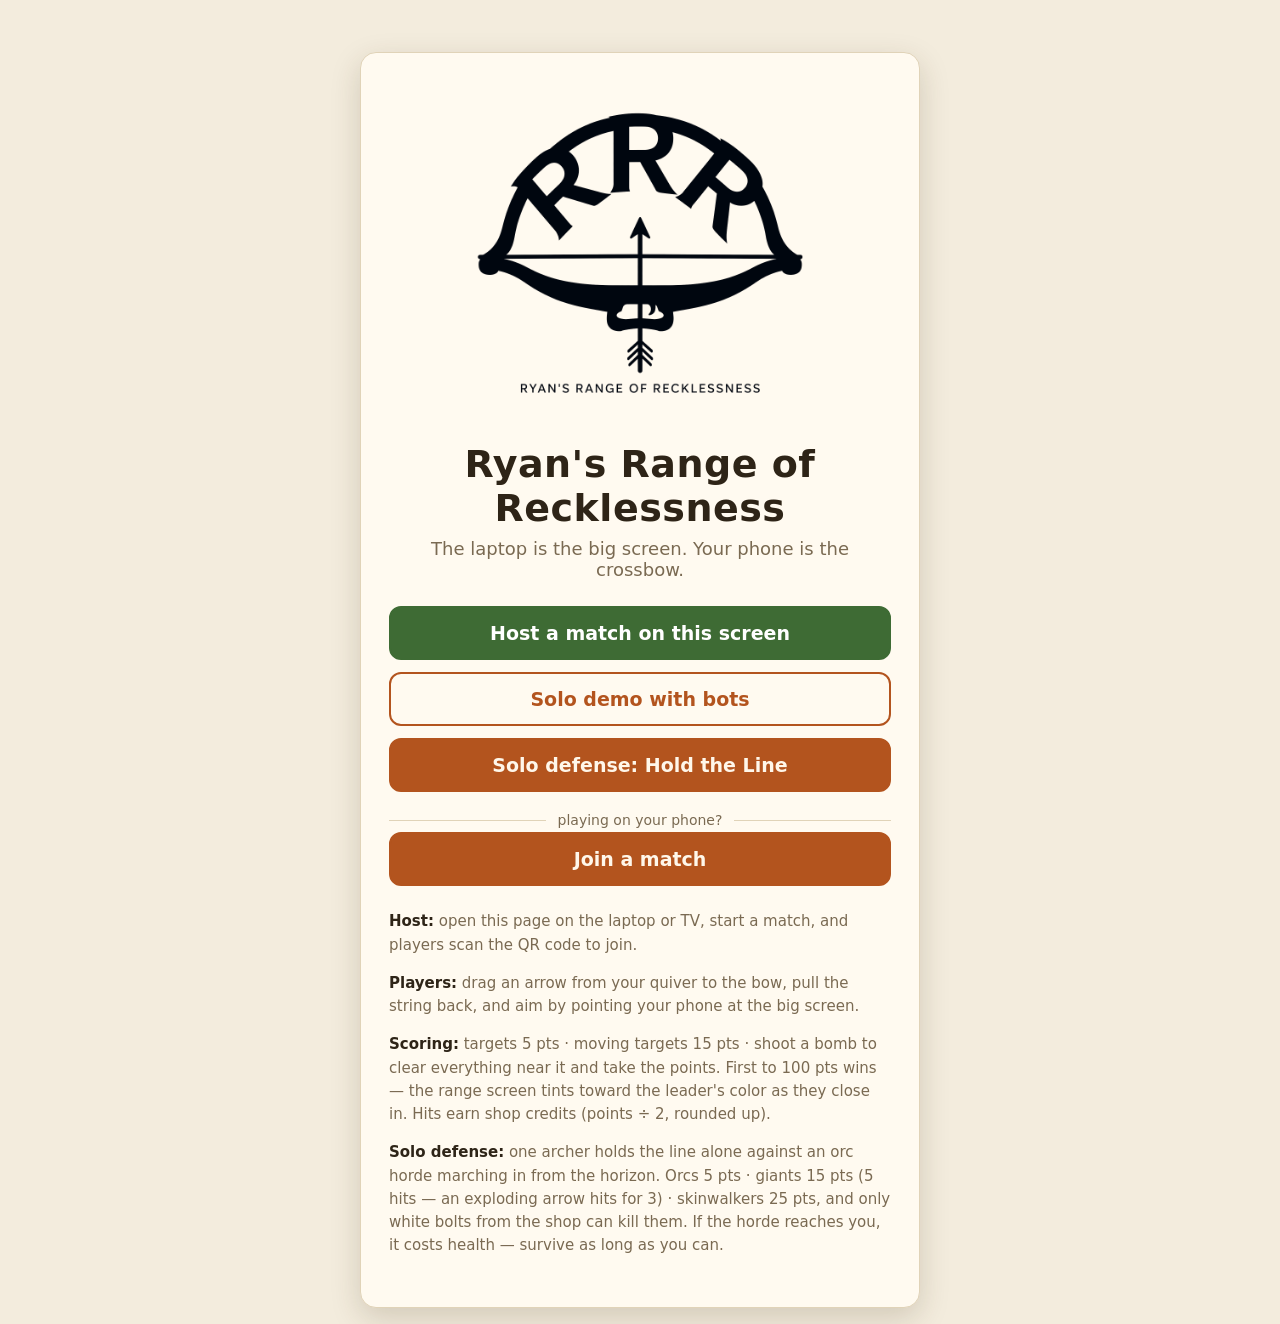
==== commit 73b149fc: "Fix logo background transparency" ====
--- a/archery.html
+++ b/archery.html
@@ -252,7 +252,7 @@
       <!-- ================= HOME ================= -->
       <section id="view-home">
         <div class="card home-card">
-          <img class="game-logo" src="[data-uri]" width="1600" height="1600" alt="Ryan's Range of Recklessness logo — three R's forming the arch of a crossbow" />
+          <img class="game-logo" src="[data-uri]" width="1600" height="1600" alt="Ryan's Range of Recklessness logo — three R's forming the arch of a crossbow" />
           <h1>Ryan's Range of Recklessness</h1>
           <p class="tag">The laptop is the big screen. Your phone is the crossbow.</p>
           <div class="home-actions">
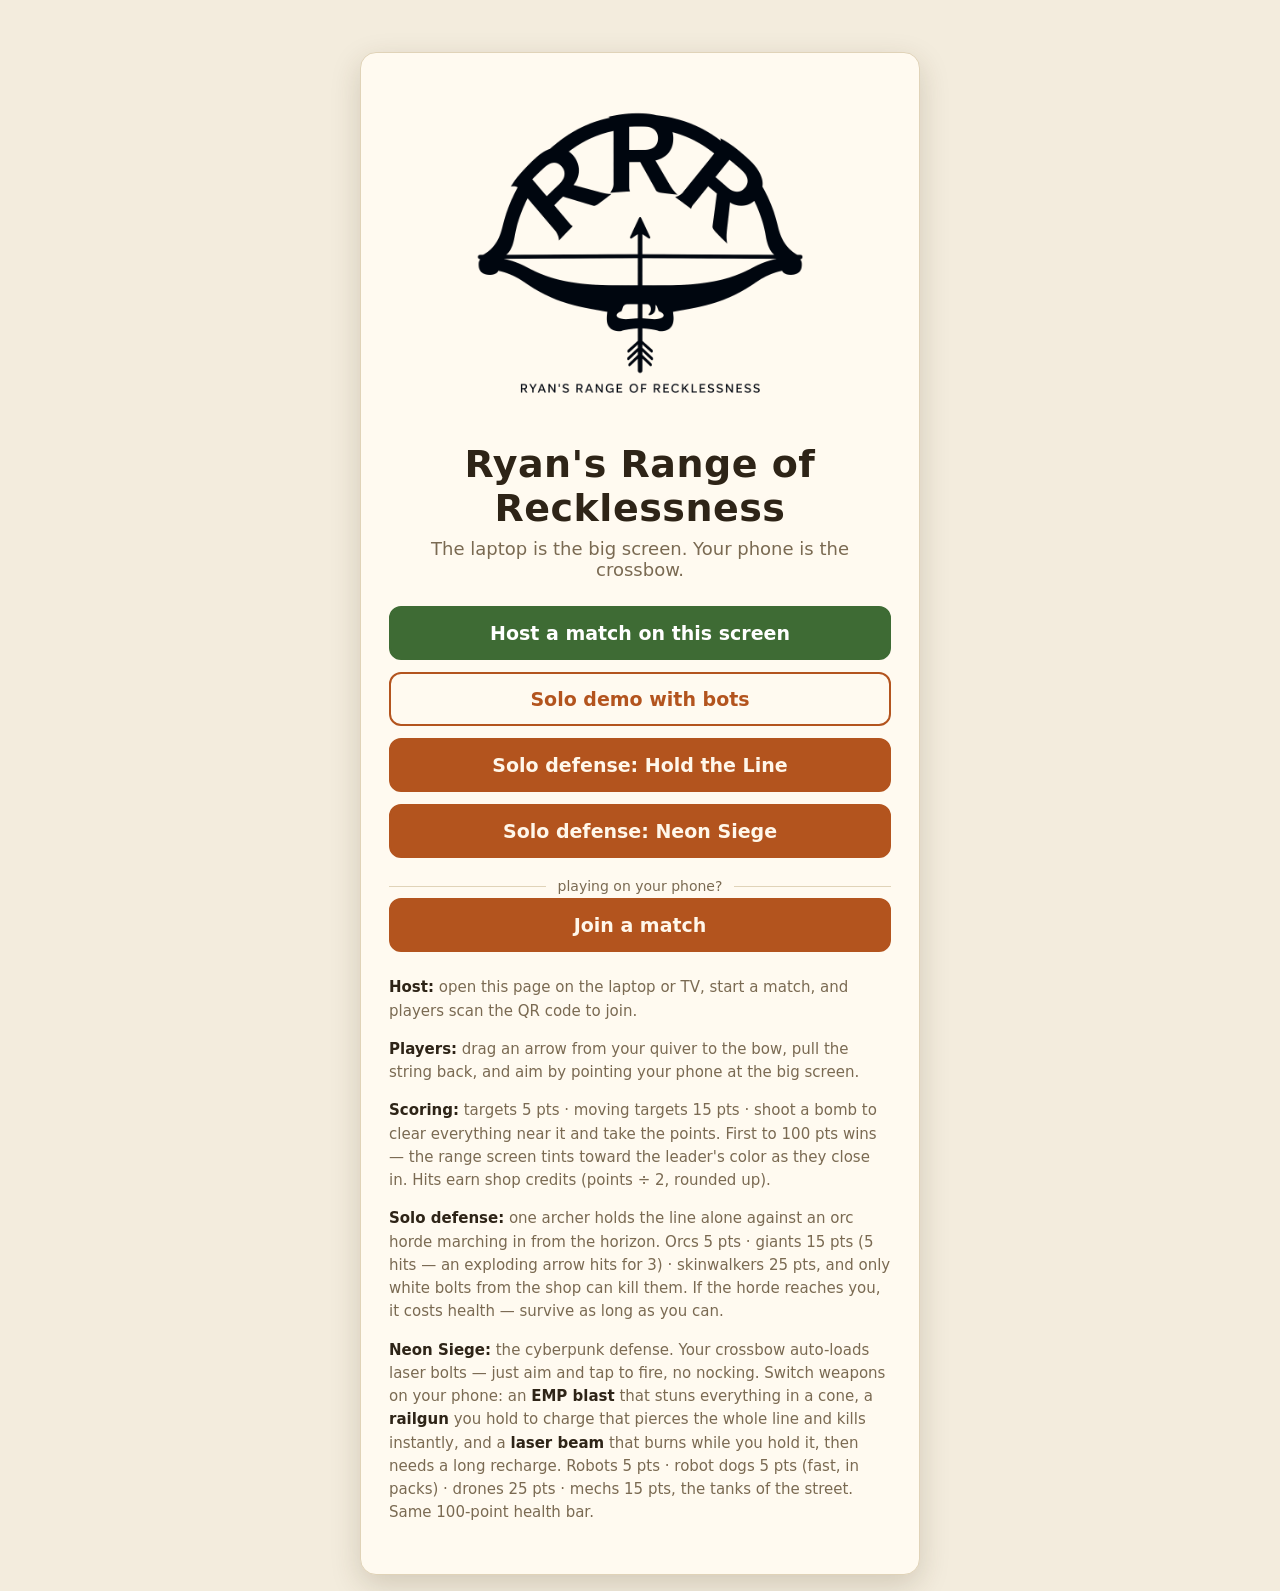
==== commit 6828e132: "Add Neon Siege cyberpunk solo mode" ====
--- a/archery.html
+++ b/archery.html
@@ -203,6 +203,11 @@
         display:flex; align-items:center; justify-content:center; transform:translate(-50%,-50%);
       }
       #special-chips{ display:flex; flex-direction:column; gap:6px; width:62px; }
+      #weapon-panel{
+        position:absolute; top:12px; right:10px; width:62px; display:flex; flex-direction:column;
+        align-items:center; gap:8px;
+      }
+      #weapon-chips{ display:flex; flex-direction:column; gap:6px; width:62px; }
       .sp-chip{
         border:2px solid var(--line); background:var(--panel); border-radius:10px; padding:5px 2px;
         font-size:10.5px; font-weight:800; text-align:center; cursor:pointer; min-height:40px; line-height:1.25;
@@ -259,6 +264,7 @@
             <button class="btn green" id="btn-host">Host a match on this screen</button>
             <button class="btn ghost" id="btn-solo">Solo demo with bots</button>
             <button class="btn" id="btn-defense">Solo defense: Hold the Line</button>
+            <button class="btn" id="btn-neon">Solo defense: Neon Siege</button>
           </div>
           <div class="divider">playing on your phone?</div>
           <div class="home-actions">
@@ -269,6 +275,7 @@
             <p><b>Players:</b> drag an arrow from your quiver to the bow, pull the string back, and aim by pointing your phone at the big screen.</p>
             <p><b>Scoring:</b> targets 5 pts · moving targets 15 pts · shoot a bomb to clear everything near it and take the points. First to 100 pts wins — the range screen tints toward the leader's color as they close in. Hits earn shop credits (points ÷ 2, rounded up).</p>
             <p><b>Solo defense:</b> one archer holds the line alone against an orc horde marching in from the horizon. Orcs 5 pts · giants 15 pts (5 hits — an exploding arrow hits for 3) · skinwalkers 25 pts, and only white bolts from the shop can kill them. If the horde reaches you, it costs health — survive as long as you can.</p>
+            <p><b>Neon Siege:</b> the cyberpunk defense. Your crossbow auto-loads laser bolts — just aim and tap to fire, no nocking. Switch weapons on your phone: an <b>EMP blast</b> that stuns everything in a cone, a <b>railgun</b> you hold to charge that pierces the whole line and kills instantly, and a <b>laser beam</b> that burns while you hold it, then needs a long recharge. Robots 5 pts · robot dogs 5 pts (fast, in packs) · drones 25 pts · mechs 15 pts, the tanks of the street. Same 100-point health bar.</p>
           </div>
         </div>
       </section>
@@ -412,6 +419,10 @@
             </div>
             <div id="special-chips"></div>
           </div>
+          <div id="weapon-panel" class="hidden">
+            <span class="quiver-label">Weapon</span>
+            <div id="weapon-chips"></div>
+          </div>
           <div id="ctrl-bottom">
             <button class="btn" id="btn-shop">
               <span>Shop</span>
@@ -639,6 +650,13 @@
       this.hurtT = 0;         /* red-flash timer after a breach */
       this.defenderId = null; /* the one archer in solo mode */
       this.nextEnemyId = 1;
+      this.shrubs = makeShrubs(); /* light bushes scattered as depth landmarks */
+      this.shopPaused = false; /* solo only: frozen while the defender's shop is open */
+      this.pauseNow = 0;      /* animation clock frozen at the pause moment */
+      this.theme = "medieval"; /* medieval | neon — which solo defense variant */
+      this.props = [];         /* neon street props (depth landmarks) */
+      this.neonBoltCd = 0;     /* host-side laser bolt rate limit */
+      this.beamPt = null;      /* neon beam impact point while it fires */
     }
     Game.prototype.playerList = function(){
       var self = this;
@@ -651,21 +669,23 @@
         id:id, name:name || ("Player " + (this.order.length+1)), isBot:!!isBot,
         colorIdx:idx, color:PALETTE[idx].css, colorName:PALETTE[idx].name,
         score:0, credits:0, quiver:QUIVER_MAX, refillT:0,
-        inv:{ smoke:0, splinter:0, tracker:0, exploding:0, white:0 }, laser:false,
+        inv:{ smoke:0, splinter:0, tracker:0, exploding:0, white:0 }, laser:false, weap:freshWeap(),
         aim:{ x:0.5, y:0.5, seen:false },
         botTarget:null, botShootT:rand(1.2,2.6), botAimX:0.5, botAimY:0.5
       };
       this.players[id] = p; this.order.push(id);
-      if(this.mode === "solo" && !isBot && !this.defenderId) this.defenderId = id;
+      if((this.mode === "solo" || this.mode === "neon") && !isBot && !this.defenderId) this.defenderId = id;
       return p;
     };
     Game.prototype.resetMatch = function(){
       this.targets = []; this.arrows = []; this.effects = []; this.smokes = [];
       this.enemies = []; this.health = 100; this.elapsed = 0; this.kills = 0; this.hurtT = 0;
+      this.shrubs = makeShrubs(); this.shopPaused = false; this.pauseNow = 0;
+      this.props = this.mode === "neon" ? makeNeonProps() : []; this.neonBoltCd = 0; this.beamPt = null;
       this.timeLeft = MATCH_SECONDS; this.spawnT = 0;
       this.playerList().forEach(function(p){
         p.score = 0; p.credits = 0; p.quiver = QUIVER_MAX; p.refillT = 0;
-        p.inv = { smoke:0, splinter:0, tracker:0, exploding:0, white:0 }; p.laser = false;
+        p.inv = { smoke:0, splinter:0, tracker:0, exploding:0, white:0 }; p.laser = false; p.weap = freshWeap();
       });
     };
 
@@ -717,6 +737,56 @@
       es = es || enemyScreen(e);
       return { x: es.x, y: es.y - ENEMY_DIMS[e.kind].h * es.s / 2 };
     }
+    /* Light shrubbery scattered over the field as depth landmarks. Each
+       shrub lives in the same depth space as the horde (z: 0 horizon →
+       1 barricade) and projects with the same math, so a far bush is a
+       speck on the horizon and a near one is a big pale mound — your eye
+       can read how far away an orc is by the bushes it passes. */
+    function makeShrubs(){
+      var shrubs = [], i;
+      for(i = 0; i < 30; i++){
+        shrubs.push({
+          xFrac: rand(0.02, 0.98),
+          z: 0.05 + 0.93 * Math.pow(Math.random(), 0.85),
+          size: rand(0.7, 1.4),
+          seed: rand(0, Math.PI * 2),
+          tone: Math.floor(rand(0, 3))
+        });
+      }
+      return shrubs;
+    }
+    function shrubScreen(sh){
+      var ez = Math.pow(sh.z, 1.35);
+      return {
+        x: AW/2 + (sh.xFrac - 0.5) * AW * (0.30 + 0.70 * ez),
+        y: HORIZON_Y + (LINE_Y - HORIZON_Y) * ez,
+        s: (0.16 + Math.pow(sh.z, 1.6)) * sh.size
+      };
+    }
+    var SHRUB_TONES = [
+      ["#b9d18c", "#a6c476", "#cfe0a6"],
+      ["#c6da95", "#b3d184", "#dbe8b2"],
+      ["#aed09a", "#9cc684", "#c2deb0"]
+    ];
+    function drawShrub(ctx, sh){
+      var ss = shrubScreen(sh), s = ss.s, x = ss.x, base = ss.y;
+      var tones = SHRUB_TONES[sh.tone % SHRUB_TONES.length];
+      ctx.save();
+      ctx.fillStyle = "rgba(34,54,18,.22)";
+      ctx.beginPath(); ctx.ellipse(x, base + 2 * s, 30 * s, 6 * s, 0, 0, Math.PI * 2); ctx.fill();
+      var blobs = [ [0,-19,25,17], [-18,-12,17,12], [18,-12,17,12], [-8,-27,16,12], [10,-26,15,11] ];
+      for(var i = 0; i < blobs.length; i++){
+        var b = blobs[i], wob = Math.sin(sh.seed + i * 1.7) * 3;
+        ctx.fillStyle = tones[i % tones.length];
+        ctx.beginPath();
+        ctx.ellipse(x + (b[0] + wob) * s, base + b[1] * s, b[2] * s, b[3] * s, 0, 0, Math.PI * 2);
+        ctx.fill();
+      }
+      ctx.fillStyle = "rgba(243,248,218,.45)";
+      ctx.beginPath(); ctx.ellipse(x - 7 * s, base - 28 * s, 9 * s, 5 * s, 0, 0, Math.PI * 2); ctx.fill();
+      ctx.beginPath(); ctx.ellipse(x + 12 * s, base - 20 * s, 7 * s, 4 * s, 0, 0, Math.PI * 2); ctx.fill();
+      ctx.restore();
+    }
     function pickEnemyKind(elapsed){
       var r = Math.random();
       var gW = elapsed < 25 ? 0 : Math.min(0.20, 0.10 + (elapsed - 25) / 600);
@@ -770,6 +840,242 @@
       }
     }
 
+    /* =====================================================================
+       NEON SIEGE — cyberpunk solo defense. Same depth-march system and
+       100-point health bar as Hold the Line, but the crossbow auto-loads
+       laser bolts (no nocking — aim and fire) and the phone switches
+       between four weapon settings: standard bolt, EMP blast (stuns
+       everything in a cone), railgun (hold to charge; the shot pierces
+       the WHOLE line and instant-kills everything along it, mechs
+       included), and a sustained laser beam (damage over time where
+       aimed, drains its charge, then a long recharge). Enemies mirror
+       the medieval values: humanoid robots = orcs (1 hit, 5 pts, -10),
+       robot dogs = fast pack movers (1 hit, 5 pts, -10), drones = the
+       skinwalker skill shot (1 hit, 25 pts, -15), mechs = giants, the
+       tank (5 HP, 15 pts, -25). No shop in this mode.
+       ===================================================================== */
+    var NEON_DIMS = {
+      robot:{ h:96,  w:27, mul:1 },
+      dog:  { h:52,  w:32, mul:0.66 },
+      drone:{ h:36,  w:36, mul:0.6 },
+      mech: { h:104, w:34, mul:2.1 }
+    };
+    var NEON_STATS = {
+      robot:{ hp:1, dmg:10, pts:5 },
+      dog:  { hp:1, dmg:10, pts:5 },
+      drone:{ hp:1, dmg:15, pts:25 },
+      mech: { hp:5, dmg:25, pts:15 }
+    };
+    var NEON_KILL_COLORS = { robot:"#37e0ff", dog:"#ff4fd8", drone:"#ffb03a", mech:"#ff7847" };
+    function freshWeap(){ return { empCd:0, railCd:0, beamCharge:100, beamLock:0, firing:false }; }
+    function angDiffRad(a, b){
+      var d = (a - b) % (Math.PI * 2);
+      if(d > Math.PI) d -= Math.PI * 2;
+      if(d < -Math.PI) d += Math.PI * 2;
+      return d;
+    }
+    function neonScreen(e){
+      var ez = Math.pow(e.z, 1.35);
+      var x = AW/2 + (e.xFrac - 0.5) * AW * (0.30 + 0.70 * ez) + (e.wobX || 0) * (0.25 + 0.75 * e.z);
+      var y = HORIZON_Y + (LINE_Y - HORIZON_Y) * ez;
+      var s = (0.16 + Math.pow(e.z, 1.6)) * NEON_DIMS[e.kind].mul;
+      if(e.kind === "drone") y -= 118 * s; /* drones hover above the street */
+      return { x:x, y:y, s:s };
+    }
+    function neonCenter(e, es){
+      es = es || neonScreen(e);
+      return { x: es.x, y: es.y - NEON_DIMS[e.kind].h * es.s / 2 };
+    }
+    /* Same front-shields-back ellipse test as the horde, against the
+       neon bodies; padScale widens the target (the beam is forgiving). */
+    function neonHitTest(game, x, y, padScale){
+      var sorted = game.enemies.slice().sort(function(a, b){ return b.z - a.z; });
+      for(var i = 0; i < sorted.length; i++){
+        var e = sorted[i], es = neonScreen(e), c = neonCenter(e, es), d = NEON_DIMS[e.kind];
+        var ps = padScale || 1;
+        var dx = (x - c.x) / (d.w * es.s * ps), dy = (y - c.y) / (d.h * es.s / 2 * ps);
+        if(dx * dx + dy * dy <= 1.1) return e;
+      }
+      return null;
+    }
+    /* Escalation mirrors the medieval timing: mechs roll in around
+       25 s, drones around 55 s, dogs are there from the start. */
+    function pickNeonKind(elapsed){
+      var r = Math.random();
+      var mechW = elapsed < 25 ? 0 : Math.min(0.20, 0.10 + (elapsed - 25) / 600);
+      var droneW = elapsed < 55 ? 0 : Math.min(0.22, 0.12 + (elapsed - 55) / 700);
+      var dogW = 0.24;
+      if(r < droneW) return "drone";
+      if(r < droneW + mechW) return "mech";
+      if(r < droneW + mechW + dogW) return "dog";
+      return "robot";
+    }
+    function spawnNeonEnemy(game){
+      var kind = pickNeonKind(game.elapsed);
+      var n = kind === "dog" ? (Math.random() < 0.7 ? Math.floor(rand(2, 4)) : 1) : 1; /* dogs run in packs */
+      for(var i = 0; i < n; i++){
+        var st = NEON_STATS[kind];
+        var speed = kind === "mech" ? rand(0.024, 0.030) :
+                    kind === "dog" ? rand(0.064, 0.083) :   /* ~1.6x the standard march */
+                    kind === "drone" ? rand(0.048, 0.060) : rand(0.040, 0.052);
+        game.enemies.push({
+          id: game.nextEnemyId++, kind: kind,
+          xFrac: clamp(rand(0.1, 0.9) + (i - (n - 1) / 2) * 0.05, 0.05, 0.95),
+          z: Math.max(0.02, 0.02 + (n - 1 - i) * 0.015),
+          hp: st.hp, maxHp: st.hp, speed: speed,
+          dmg: st.dmg, pts: st.pts,
+          ph: rand(0, Math.PI * 2), flash: 0, stunT: 0, beamT: 0, wobX: 0
+        });
+      }
+    }
+    function killNeonEnemy(game, p, e){
+      var i = game.enemies.indexOf(e);
+      if(i === -1) return;
+      var c = neonCenter(e);
+      game.enemies.splice(i, 1);
+      game.kills += 1;
+      award(game, p, e.pts, c.x, c.y);
+      game.effects.push({ kind:"burst", x:c.x, y:c.y, t:0, ttl:0.4, color:NEON_KILL_COLORS[e.kind] || "#37e0ff" });
+    }
+    function damageNeonEnemy(game, p, e, dmg, kind){
+      e.hp -= dmg;
+      if(dmg >= 0.99) e.flash = 0.15; else e.beamT = 0.12;
+      if(e.hp <= 0){ killNeonEnemy(game, p, e); return; }
+      if(dmg >= 0.99){
+        var c = neonCenter(e);
+        game.effects.push({ kind:"burst", x:c.x, y:c.y, t:0, ttl:0.25, color:"#ffffff" });
+      }
+    }
+    function resolveNeonBolt(game, a){
+      var e = neonHitTest(game, a.x1, a.y1);
+      if(e) damageNeonEnemy(game, a.player, e, 1, "bolt");
+      else game.effects.push({ kind:"dust", x:a.x1, y:a.y1, t:0, ttl:0.3, color:"#37e0ff" });
+    }
+    /* The defender's four weapon settings, fired from the phone. */
+    function neonShoot(game, p, data){
+      if(game.phase !== "playing" || p.id !== game.defenderId) return;
+      var list = game.playerList();
+      var bowX = AW/2 + (list.indexOf(p) - (list.length - 1) / 2) * 90, bowY = AH - 16;
+      var ax = clamp(data.x, 0, 1) * AW, ay = clamp(data.y, 0, 1) * AH;
+      var kind = data.kind || "bolt";
+      if(kind === "bolt"){
+        if(game.neonBoltCd > 0) return;
+        game.neonBoltCd = 0.15;
+        game.arrows.push({ player:p, kind:"bolt", x0:bowX, y0:bowY, x1:ax, y1:ay, cx:bowX, cy:bowY,
+                           t:0, dur:0.15, power:1, lock:null, lockEnemy:false });
+      } else if(kind === "emp"){
+        if(p.weap.empCd > 0) return;
+        p.weap.empCd = 6;
+        var ang = Math.atan2(ay - bowY, ax - bowX), half = 0.30;
+        game.enemies.forEach(function(e){
+          var c = neonCenter(e);
+          var vx = c.x - bowX, vy = c.y - bowY, dist = Math.sqrt(vx * vx + vy * vy);
+          if(dist > 1020) return;
+          if(Math.abs(angDiffRad(Math.atan2(vy, vx), ang)) <= half + Math.atan2(30, Math.max(dist, 60)))
+            e.stunT = Math.max(e.stunT || 0, 3.2);
+        });
+        game.effects.push({ kind:"cone", bx:bowX, by:bowY, x:ax, y:ay, ang:ang, half:half, len:1020, t:0, ttl:0.38, color:"#37e0ff" });
+      } else if(kind === "rail"){
+        if(p.weap.railCd > 0) return;
+        var power = clamp(data.power == null ? 1 : data.power, 0, 1);
+        if(power < 0.3){ /* undercharged — the shot fizzles, no cooldown */
+          game.effects.push({ kind:"dust", x:ax, y:ay, t:0, ttl:0.3, color:"#37e0ff" });
+          return;
+        }
+        p.weap.railCd = 5;
+        var dx = ax - bowX, dy = ay - bowY, dl = Math.sqrt(dx * dx + dy * dy) || 1;
+        var ux = dx / dl, uy = dy / dl;
+        /* The railgun pierces the WHOLE line: every enemy along the ray,
+           all the way across the field, dies instantly — mechs too. */
+        game.enemies.slice().forEach(function(e){
+          var es = neonScreen(e), c = neonCenter(e, es);
+          var vx = c.x - bowX, vy = c.y - bowY;
+          if(vx * ux + vy * uy < 0) return; /* behind the bow */
+          var perp = Math.abs(vx * uy - vy * ux);
+          if(perp <= NEON_DIMS[e.kind].w * es.s * 0.5 + 34) damageNeonEnemy(game, p, e, 999, "rail");
+        });
+        game.effects.push({ kind:"railline", bx:bowX, by:bowY, x:bowX + ux * 1700, y:bowY + uy * 1700, t:0, ttl:0.32, color:"#aef4ff" });
+      }
+    }
+    /* Neon Siege tick: same escalation clock and breach math as the
+       medieval core, plus weapon cooldowns, the beam's damage over
+       time, drone zigzag, and EMP stuns freezing the march. */
+    function updateNeonCore(game, dt, now){
+      if(game.phase !== "playing") return;
+      game.elapsed += dt;
+      if(game.neonBoltCd > 0) game.neonBoltCd -= dt;
+      var speedMul = 1 + game.elapsed * 0.011;
+      game.spawnT -= dt;
+      if(game.spawnT <= 0 && game.enemies.length < 24){
+        spawnNeonEnemy(game);
+        game.spawnT = Math.max(0.5, 2.4 * Math.pow(0.988, game.elapsed)) * rand(0.7, 1.25);
+      }
+      var dp = game.players[game.defenderId];
+      if(dp){
+        var w = dp.weap;
+        if(w.empCd > 0) w.empCd = Math.max(0, w.empCd - dt);
+        if(w.railCd > 0) w.railCd = Math.max(0, w.railCd - dt);
+        if(w.beamLock > 0){
+          w.beamLock = Math.max(0, w.beamLock - dt);
+          w.firing = false;
+        } else if(w.firing && w.beamCharge > 0){
+          w.beamCharge = Math.max(0, w.beamCharge - 30 * dt); /* ~3.3 s of beam per full charge */
+          var bx = clamp(dp.aim.x, 0, 1) * AW, by = clamp(dp.aim.y, 0, 1) * AH;
+          game.beamPt = { x: bx, y: by };
+          var tgt = neonHitTest(game, bx, by, 1.3);
+          if(tgt){
+            tgt.hp -= 2.4 * dt; tgt.beamT = 0.12; /* burns a mech down in ~2 s */
+            if(tgt.hp <= 0) killNeonEnemy(game, dp, tgt);
+          }
+          if(w.beamCharge <= 0){ w.firing = false; w.beamLock = 8; } /* the long recharge */
+        } else {
+          w.firing = false;
+          if(w.beamCharge < 100) w.beamCharge = Math.min(100, w.beamCharge + 16 * dt);
+        }
+        if(!w.firing) game.beamPt = null;
+      }
+      for(var i = game.enemies.length - 1; i >= 0; i--){
+        var e = game.enemies[i];
+        if(e.beamT > 0) e.beamT -= dt;
+        if(e.kind === "drone") e.wobX = Math.sin(game.elapsed * 2.4 + e.ph) * 30; /* zigzag */
+        if(e.stunT > 0){ e.stunT -= dt; continue; } /* EMP'd: frozen in place */
+        e.z += e.speed * speedMul * dt;
+        if(e.z >= 1){
+          var c = neonCenter(e);
+          game.enemies.splice(i, 1);
+          game.health = Math.max(0, game.health - e.dmg);
+          game.hurtT = 0.7;
+          game.effects.push({ kind:"popup", x:clamp(c.x, 70, AW - 70), y:LINE_Y - 56, t:0, ttl:1.0, text:"-" + e.dmg + " HP", color:"#ff5a4e" });
+          if(game.health <= 0){ endSolo(game); return; }
+        }
+      }
+    }
+    /* Neon signposts scattered down the street as depth landmarks —
+       same depth space and projection as the medieval shrubs, so a far
+       sign is a speck at the end of the street and a near one towers. */
+    var NEON_PROP_COLORS = ["#00e5ff", "#ff2e88", "#ffb03a", "#7cff4f"];
+    function makeNeonProps(){
+      var props = [], i;
+      for(i = 0; i < 26; i++){
+        props.push({
+          xFrac: rand(0.02, 0.98),
+          z: 0.05 + 0.93 * Math.pow(Math.random(), 0.85),
+          size: rand(0.7, 1.4),
+          seed: rand(0, Math.PI * 2),
+          color: NEON_PROP_COLORS[i % NEON_PROP_COLORS.length]
+        });
+      }
+      return props;
+    }
+    function propScreen(pr){
+      var ez = Math.pow(pr.z, 1.35);
+      return {
+        x: AW/2 + (pr.xFrac - 0.5) * AW * (0.30 + 0.70 * ez),
+        y: HORIZON_Y + (LINE_Y - HORIZON_Y) * ez,
+        s: (0.16 + Math.pow(pr.z, 1.6)) * pr.size
+      };
+    }
+
     /* The current leader: highest score above zero. Ties go to whoever
        reached the top first in join order — hues never mix, the screen
        simply belongs to the one leader. */
@@ -846,6 +1152,7 @@
 
     function resolveArrow(game, a){
       if(game.mode === "solo"){ resolveArrowSolo(game, a); return; }
+      if(game.mode === "neon"){ resolveNeonBolt(game, a); return; }
       var p = a.player;
       var ex = a.x1, ey = a.y1;
       if(a.kind !== "tracker" && a.power < 0.22){
@@ -1009,8 +1316,13 @@
 
     function updateGame(game, dt, now){
       var i, p, t;
+      /* Solo defense freezes solid while the defender's shop is open:
+         no marching, no spawning, no survival clock, arrows hang in the
+         air. Multiplayer matches NEVER pause for a shop. */
+      if(game.mode === "solo" && game.shopPaused && game.phase === "playing") return;
       if(game.mode === "solo") updateSoloCore(game, dt, now);
-      if(game.mode !== "solo" && game.phase === "playing"){
+      if(game.mode === "neon") updateNeonCore(game, dt, now);
+      if(game.mode === "match" && game.phase === "playing"){
         game.timeLeft -= dt;
         if(game.timeLeft <= 0){ game.timeLeft = 0; endMatch(game); }
         var leaderNow = getLeader(game);
@@ -1156,6 +1468,16 @@
     }
     function drawArrows(ctx, game){
       game.arrows.forEach(function(a){
+        if(a.kind === "bolt"){
+          /* laser bolt: a bright streak, not a wooden arrow */
+          var bang = Math.atan2(a.cy - a.y0, a.cx - a.x0);
+          ctx.save(); ctx.translate(a.cx, a.cy); ctx.rotate(bang);
+          ctx.shadowColor = "#37e0ff"; ctx.shadowBlur = 12;
+          ctx.fillStyle = "#aef4ff"; ctx.fillRect(-17, -2.6, 34, 5.2);
+          ctx.fillStyle = "#ffffff"; ctx.fillRect(-6, -1.4, 20, 2.8);
+          ctx.restore();
+          return;
+        }
         var acol = a.kind === "std" ? a.player.color :
           (SPECIAL_INFO[a.kind] ? SPECIAL_INFO[a.kind].color : a.player.color);
         var ang = Math.atan2(a.cy - a.y0, a.cx - a.x0);
@@ -1172,7 +1494,25 @@
     function drawEffects(ctx, game, now){
       game.effects.forEach(function(e){
         var k = e.t / e.ttl;
-        if(e.kind === "popup"){
+        if(e.kind === "cone"){
+          /* EMP blast: a glowing wedge from the bow toward the aim point */
+          ctx.save(); ctx.globalAlpha = 1 - k;
+          ctx.translate(e.bx, e.by); ctx.rotate(e.ang);
+          ctx.beginPath(); ctx.moveTo(0, 0);
+          ctx.arc(0, 0, e.len, -e.half, e.half); ctx.closePath();
+          ctx.fillStyle = "rgba(55,224,255,.20)"; ctx.fill();
+          ctx.strokeStyle = "rgba(125,243,255,.8)"; ctx.lineWidth = 2.5; ctx.stroke();
+          ctx.restore();
+        } else if(e.kind === "railline"){
+          /* railgun: a white-hot piercing line across the whole field */
+          ctx.save(); ctx.globalAlpha = 1 - k;
+          ctx.lineCap = "round";
+          ctx.strokeStyle = "rgba(55,224,255,.5)"; ctx.lineWidth = 12 * (1 - k) + 3;
+          ctx.beginPath(); ctx.moveTo(e.bx, e.by); ctx.lineTo(e.x, e.y); ctx.stroke();
+          ctx.strokeStyle = "#ffffff"; ctx.lineWidth = 4 * (1 - k) + 1.5;
+          ctx.beginPath(); ctx.moveTo(e.bx, e.by); ctx.lineTo(e.x, e.y); ctx.stroke();
+          ctx.restore();
+        } else if(e.kind === "popup"){
           ctx.save(); ctx.globalAlpha = 1 - k;
           ctx.font = "900 30px system-ui"; ctx.textAlign = "center";
           ctx.lineWidth = 5; ctx.strokeStyle = "rgba(255,255,255,.85)";
@@ -1235,7 +1575,7 @@
       var step = Math.sin(now / 150 + e.ph);
       var bob = Math.abs(Math.sin(now / 150 + e.ph)) * 2.2 * s;
       ctx.save();
-      ctx.globalAlpha = 0.5 + 0.5 * e.z; /* distance haze */
+      ctx.globalAlpha = 0.68 + 0.32 * e.z; /* gentle distance haze — far foes stay readable on the bright field */
       ctx.fillStyle = "rgba(0,0,0,.28)";
       ctx.beginPath(); ctx.ellipse(x, feet + 3 * s, 20 * s, 5 * s, 0, 0, Math.PI * 2); ctx.fill();
       ctx.translate(x, feet - bob);
@@ -1313,6 +1653,8 @@
         ctx.beginPath();
         ctx.moveTo(-10 * s, -84 * s); ctx.lineTo(10 * s, -84 * s); ctx.lineTo(7 * s, -48 * s); ctx.lineTo(-7 * s, -48 * s);
         ctx.closePath(); ctx.fill();
+        /* umber outline so the pale body doesn't wash out on the bright field */
+        ctx.strokeStyle = "rgba(84,70,44,.55)"; ctx.lineWidth = 1.6 * s; ctx.stroke();
         ctx.strokeStyle = "#d8d1bf"; ctx.lineWidth = 4.5 * s;
         ctx.beginPath();
         ctx.moveTo(-10 * s, -80 * s); ctx.lineTo(-14 * s, -26 * s);
@@ -1327,6 +1669,7 @@
         /* head + glowing white eyes */
         ctx.fillStyle = "#efe9db";
         ctx.beginPath(); ctx.ellipse(0, -93 * s, 7.5 * s, 10 * s, 0, 0, Math.PI * 2); ctx.fill();
+        ctx.strokeStyle = "rgba(84,70,44,.5)"; ctx.lineWidth = 1.4 * s; ctx.stroke();
         ctx.save();
         ctx.shadowColor = "#ffffff"; ctx.shadowBlur = 10 * s;
         ctx.fillStyle = "#ffffff";
@@ -1368,41 +1711,55 @@
     }
     function drawSoloGame(game, now){
       var cv = $("game-canvas"), ctx = cv.getContext("2d");
-      /* dusk sky */
+      /* while shop-paused, the animation clock freezes with the horde */
+      var animNow = (game.shopPaused && game.pauseNow) ? game.pauseNow : now;
+      /* bright morning sky — the horde stands out dark against it */
       var sky = ctx.createLinearGradient(0, 0, 0, HORIZON_Y + 40);
-      sky.addColorStop(0, "#252b36"); sky.addColorStop(0.7, "#4c4a3e"); sky.addColorStop(1, "#7d6c4e");
+      sky.addColorStop(0, "#8ab6e6"); sky.addColorStop(0.6, "#c2ddef"); sky.addColorStop(1, "#eef0d2");
       ctx.fillStyle = sky; ctx.fillRect(0, 0, AW, HORIZON_Y + 40);
-      /* distant mountains */
-      ctx.fillStyle = "#31363f";
+      /* pale sun, high right */
+      ctx.fillStyle = "rgba(255,246,200,.85)";
+      ctx.beginPath(); ctx.arc(AW - 170, 62, 30, 0, Math.PI * 2); ctx.fill();
+      ctx.fillStyle = "rgba(255,246,200,.30)";
+      ctx.beginPath(); ctx.arc(AW - 170, 62, 52, 0, Math.PI * 2); ctx.fill();
+      /* distant hills, hazed blue-green */
+      ctx.fillStyle = "#9db894";
       ctx.beginPath(); ctx.moveTo(0, HORIZON_Y);
       [[90,60],[210,110],[330,70],[470,130],[620,84],[760,120],[900,66],[1040,116],[1160,78],[1280,100]].forEach(function(pt){
         ctx.lineTo(pt[0], HORIZON_Y - pt[1]);
       });
       ctx.lineTo(AW, HORIZON_Y); ctx.closePath(); ctx.fill();
-      /* ground */
+      /* grassy plane: pale at the horizon, rich green at your feet */
       var gnd = ctx.createLinearGradient(0, HORIZON_Y, 0, AH);
-      gnd.addColorStop(0, "#5a4c33"); gnd.addColorStop(1, "#2c2416");
+      gnd.addColorStop(0, "#a4c06a"); gnd.addColorStop(0.45, "#7cab4c"); gnd.addColorStop(1, "#4c7a30");
       ctx.fillStyle = gnd; ctx.fillRect(0, HORIZON_Y, AW, AH - HORIZON_Y);
-      /* perspective furrows + depth bands */
+      /* perspective mow lines + depth bands */
       ctx.lineWidth = 2;
       for(var f = -6; f <= 6; f++){
-        ctx.strokeStyle = "rgba(0,0,0,.18)";
+        ctx.strokeStyle = "rgba(38,66,22,.20)";
         ctx.beginPath(); ctx.moveTo(AW / 2 + f * 14, HORIZON_Y); ctx.lineTo(AW / 2 + f * 150, AH); ctx.stroke();
       }
       [0.2, 0.45, 0.7].forEach(function(z){
         var y = HORIZON_Y + (LINE_Y - HORIZON_Y) * Math.pow(z, 1.35);
-        ctx.strokeStyle = "rgba(255,255,255,.06)";
+        ctx.strokeStyle = "rgba(255,255,240,.13)";
         ctx.beginPath(); ctx.moveTo(0, y); ctx.lineTo(AW, y); ctx.stroke();
       });
-      /* the horde, far to near */
-      game.enemies.slice().sort(function(a, b){ return a.z - b.z; }).forEach(function(e){ drawEnemy(ctx, e, now); });
+      /* shrubs and the horde together, far to near, so each orc passes
+         in front of the bushes behind it and behind the ones in front */
+      var things = [];
+      game.shrubs.forEach(function(sh){ things.push({ z: sh.z, shrub: sh }); });
+      game.enemies.forEach(function(e){ things.push({ z: e.z, enemy: e }); });
+      things.sort(function(a, b){ return a.z - b.z; });
+      things.forEach(function(t){
+        if(t.shrub) drawShrub(ctx, t.shrub); else drawEnemy(ctx, t.enemy, animNow);
+      });
       /* horizon mist (far enemies only — near ones stand below it) */
       var mist = ctx.createLinearGradient(0, HORIZON_Y - 4, 0, HORIZON_Y + 110);
-      mist.addColorStop(0, "rgba(205,205,195,.30)"); mist.addColorStop(1, "rgba(205,205,195,0)");
+      mist.addColorStop(0, "rgba(238,244,226,.32)"); mist.addColorStop(1, "rgba(238,244,226,0)");
       ctx.fillStyle = mist; ctx.fillRect(0, HORIZON_Y - 4, AW, 114);
       drawSmokes(ctx, game);
       drawArrows(ctx, game);
-      drawEffects(ctx, game, now);
+      drawEffects(ctx, game, animNow);
       drawBarricade(ctx, game);
       drawBowsDots(ctx, game);
       /* hurt flash + low-health pulse */
@@ -1415,6 +1772,14 @@
         ctx.fillStyle = vg; ctx.fillRect(0, 0, AW, AH);
       }
       ctx.textAlign = "center";
+      if(game.shopPaused && game.phase === "playing"){
+        ctx.fillStyle = "rgba(18,26,14,.48)"; ctx.fillRect(0, 0, AW, AH);
+        ctx.fillStyle = "#fdf6dd";
+        ctx.font = "800 48px 'Trebuchet MS', system-ui";
+        ctx.fillText("PAUSED", AW / 2, 322);
+        ctx.font = "600 22px system-ui";
+        ctx.fillText("The horde waits while the defender is in the shop.", AW / 2, 362);
+      }
       if(game.phase === "lobby"){
         ctx.fillStyle = "rgba(16,18,14,.45)"; ctx.fillRect(0, 0, AW, AH);
         ctx.fillStyle = "#f0e6d2";
@@ -1430,9 +1795,319 @@
       }
     }
 
+    /* ---------------- Neon Siege drawing ---------------- */
+    function hash01(n){ var v = Math.sin(n * 127.1 + 311.7) * 43758.5453; return v - Math.floor(v); }
+    var NEON_SKYLINE = null;
+    function neonSkyline(){
+      if(NEON_SKYLINE) return NEON_SKYLINE;
+      var arr = [], x = -30;
+      while(x < AW + 30){
+        var w = 46 + hash01(x * 0.37) * 90, h = 34 + hash01(x * 0.91) * 128;
+        arr.push({ x: x, w: w, h: h, seed: x * 1.7 });
+        x += w + 4 + hash01(x * 0.53) * 16;
+      }
+      NEON_SKYLINE = arr;
+      return arr;
+    }
+    function drawNeonProp(ctx, pr){
+      var ps = propScreen(pr), s = ps.s, x = ps.x, base = ps.y;
+      ctx.save();
+      ctx.fillStyle = "rgba(0,229,255,.10)";
+      ctx.beginPath(); ctx.ellipse(x, base + 2 * s, 26 * s, 5 * s, 0, 0, Math.PI * 2); ctx.fill();
+      ctx.strokeStyle = "#232038"; ctx.lineWidth = Math.max(1.5, 4.5 * s); ctx.lineCap = "round";
+      ctx.beginPath(); ctx.moveTo(x, base); ctx.lineTo(x, base - 118 * s); ctx.stroke();
+      ctx.save();
+      ctx.shadowColor = pr.color; ctx.shadowBlur = 16 * s;
+      ctx.fillStyle = pr.color;
+      ctx.fillRect(x - 5.5 * s, base - 118 * s, 11 * s, 52 * s);
+      ctx.restore();
+      ctx.fillStyle = "rgba(255,255,255,.7)";
+      ctx.fillRect(x - 2.5 * s, base - 112 * s, 5 * s, 40 * s);
+      ctx.restore();
+    }
+    function drawNeonEnemy(ctx, e, now){
+      var es = neonScreen(e), s = es.s, x = es.x, feet = es.y;
+      var step = Math.sin(now / 150 + e.ph);
+      var bob = e.kind === "drone" ? Math.sin(now / 300 + e.ph) * 4 * s : Math.abs(Math.sin(now / 150 + e.ph)) * 2 * s;
+      ctx.save();
+      ctx.globalAlpha = 0.88 + 0.12 * e.z; /* bright and readable even at the far end of the street */
+      if(e.stunT > 0) ctx.translate(Math.sin(now / 28) * 1.6 * s, 0); /* EMP'd: buzzing in place */
+      if(e.kind === "drone"){
+        ctx.fillStyle = "rgba(0,229,255,.16)";
+        ctx.beginPath(); ctx.ellipse(x, feet + 118 * s + 3 * s, 22 * s, 5 * s, 0, 0, Math.PI * 2); ctx.fill();
+      } else {
+        ctx.fillStyle = "rgba(0,0,0,.4)";
+        ctx.beginPath(); ctx.ellipse(x, feet + 3 * s, 20 * s, 5 * s, 0, 0, Math.PI * 2); ctx.fill();
+      }
+      ctx.translate(x, feet - bob);
+      ctx.lineCap = "round";
+      if(e.kind === "robot"){
+        ctx.strokeStyle = "#5f7185"; ctx.lineWidth = 7 * s;
+        ctx.beginPath();
+        ctx.moveTo(-6 * s, -34 * s); ctx.lineTo((-6 + step * 9) * s, 0);
+        ctx.moveTo(6 * s, -34 * s); ctx.lineTo((6 - step * 9) * s, 0);
+        ctx.stroke();
+        ctx.strokeStyle = "#7d92a8"; ctx.lineWidth = 6 * s;
+        ctx.beginPath();
+        ctx.moveTo(-15 * s, -64 * s); ctx.lineTo((-19 - step * 3) * s, -36 * s);
+        ctx.moveTo(15 * s, -64 * s); ctx.lineTo((19 + step * 3) * s, -36 * s);
+        ctx.stroke();
+        /* bright chrome torso so it pops against the dark street */
+        ctx.fillStyle = "#d7e3ee";
+        ctx.beginPath();
+        ctx.moveTo(-15 * s, -72 * s); ctx.lineTo(15 * s, -72 * s); ctx.lineTo(12 * s, -32 * s); ctx.lineTo(-12 * s, -32 * s);
+        ctx.closePath(); ctx.fill();
+        ctx.fillStyle = "#8fa5ba"; ctx.fillRect(-12 * s, -44 * s, 24 * s, 5 * s);
+        ctx.save(); ctx.shadowColor = "#00e5ff"; ctx.shadowBlur = 12 * s;
+        ctx.fillStyle = "#5ff2ff";
+        ctx.beginPath(); ctx.arc(0, -58 * s, 4.6 * s, 0, Math.PI * 2); ctx.fill(); ctx.restore();
+        /* head + magenta visor */
+        ctx.fillStyle = "#aebfce"; ctx.fillRect(-9.5 * s, -93 * s, 19 * s, 17 * s);
+        ctx.fillStyle = "#39424e"; ctx.fillRect(-9.5 * s, -93 * s, 19 * s, 4 * s);
+        ctx.save(); ctx.shadowColor = "#ff2e88"; ctx.shadowBlur = 10 * s;
+        ctx.fillStyle = "#ff5aa5"; ctx.fillRect(-7 * s, -85 * s, 14 * s, 3.6 * s); ctx.restore();
+        ctx.strokeStyle = "#7d92a8"; ctx.lineWidth = 2 * s;
+        ctx.beginPath(); ctx.moveTo(0, -93 * s); ctx.lineTo(0, -103 * s); ctx.stroke();
+        ctx.fillStyle = "#5ff2ff";
+        ctx.beginPath(); ctx.arc(0, -104 * s, 2 * s, 0, Math.PI * 2); ctx.fill();
+      } else if(e.kind === "dog"){
+        var trot = Math.sin(now / 90 + e.ph);
+        ctx.strokeStyle = "#5f7185"; ctx.lineWidth = 5 * s;
+        ctx.beginPath();
+        ctx.moveTo(-16 * s, -16 * s); ctx.lineTo((-16 + trot * 7) * s, 0);
+        ctx.moveTo(-9 * s, -16 * s); ctx.lineTo((-9 - trot * 7) * s, 0);
+        ctx.moveTo(10 * s, -16 * s); ctx.lineTo((10 + trot * 7) * s, 0);
+        ctx.moveTo(17 * s, -16 * s); ctx.lineTo((17 - trot * 7) * s, 0);
+        ctx.stroke();
+        ctx.fillStyle = "#c3d2e0";
+        ctx.beginPath(); ctx.ellipse(0, -26 * s, 25 * s, 10.5 * s, 0, 0, Math.PI * 2); ctx.fill();
+        ctx.save(); ctx.shadowColor = "#ff2e88"; ctx.shadowBlur = 8 * s;
+        ctx.fillStyle = "#ff5aa5"; ctx.fillRect(-18 * s, -29 * s, 30 * s, 3.4 * s); ctx.restore();
+        /* head at the front, glowing red eye, ear up */
+        ctx.fillStyle = "#aebfce";
+        ctx.beginPath(); ctx.ellipse(26 * s, -32 * s, 10 * s, 7.5 * s, 0, 0, Math.PI * 2); ctx.fill();
+        ctx.beginPath(); ctx.moveTo(20 * s, -38 * s); ctx.lineTo(23 * s, -47 * s); ctx.lineTo(27 * s, -38 * s); ctx.closePath(); ctx.fill();
+        ctx.save(); ctx.shadowColor = "#ff3131"; ctx.shadowBlur = 9 * s;
+        ctx.fillStyle = "#ff6b5e";
+        ctx.beginPath(); ctx.arc(29 * s, -33 * s, 2.4 * s, 0, Math.PI * 2); ctx.fill(); ctx.restore();
+        /* tail antenna */
+        ctx.strokeStyle = "#7d92a8"; ctx.lineWidth = 2.4 * s;
+        ctx.beginPath(); ctx.moveTo(-24 * s, -30 * s); ctx.lineTo(-31 * s, -44 * s); ctx.stroke();
+        ctx.fillStyle = "#5ff2ff";
+        ctx.beginPath(); ctx.arc(-31 * s, -45 * s, 2.2 * s, 0, Math.PI * 2); ctx.fill();
+      } else if(e.kind === "drone"){
+        var ra = now / 40 + e.ph;
+        ctx.strokeStyle = "rgba(200,230,255,.75)"; ctx.lineWidth = 2.4 * s;
+        [-20, 20].forEach(function(rx){
+          ctx.beginPath();
+          ctx.moveTo((rx - Math.cos(ra) * 11) * s, -34 * s - Math.sin(ra) * 2 * s);
+          ctx.lineTo((rx + Math.cos(ra) * 11) * s, -34 * s + Math.sin(ra) * 2 * s);
+          ctx.stroke();
+        });
+        ctx.strokeStyle = "#7d92a8"; ctx.lineWidth = 3 * s;
+        ctx.beginPath();
+        ctx.moveTo(-14 * s, -26 * s); ctx.lineTo(-20 * s, -33 * s);
+        ctx.moveTo(14 * s, -26 * s); ctx.lineTo(20 * s, -33 * s);
+        ctx.stroke();
+        ctx.fillStyle = "#d7e3ee";
+        ctx.beginPath(); ctx.ellipse(0, -22 * s, 17 * s, 9.5 * s, 0, 0, Math.PI * 2); ctx.fill();
+        ctx.fillStyle = "#8fa5ba";
+        ctx.beginPath(); ctx.ellipse(0, -27 * s, 9 * s, 5.5 * s, 0, 0, Math.PI * 2); ctx.fill();
+        ctx.save(); ctx.shadowColor = "#ff3131"; ctx.shadowBlur = 11 * s;
+        ctx.fillStyle = "#ff5147";
+        ctx.beginPath(); ctx.arc(0, -21 * s, 3.6 * s, 0, Math.PI * 2); ctx.fill(); ctx.restore();
+        ctx.fillStyle = "rgba(0,229,255,.35)";
+        ctx.beginPath(); ctx.ellipse(0, -12 * s, 10 * s, 3 * s, 0, 0, Math.PI * 2); ctx.fill();
+      } else { /* mech: the tank — heavy plated hull, burning core, cannon arm */
+        ctx.strokeStyle = "#4c5866"; ctx.lineWidth = 12 * s;
+        ctx.beginPath();
+        ctx.moveTo(-11 * s, -38 * s); ctx.lineTo((-11 + step * 8) * s, 0);
+        ctx.moveTo(11 * s, -38 * s); ctx.lineTo((11 - step * 8) * s, 0);
+        ctx.stroke();
+        ctx.fillStyle = "#74879c"; ctx.fillRect(-33 * s, -74 * s, 12 * s, 34 * s);
+        ctx.fillStyle = "#39424e"; ctx.fillRect(21 * s, -66 * s, 20 * s, 10 * s);
+        ctx.save(); ctx.shadowColor = "#ff7847"; ctx.shadowBlur = 10 * s;
+        ctx.fillStyle = "#ffb03a";
+        ctx.beginPath(); ctx.arc(43 * s, -61 * s, 3.4 * s, 0, Math.PI * 2); ctx.fill(); ctx.restore();
+        ctx.fillStyle = "#9fb2c5";
+        ctx.beginPath();
+        ctx.moveTo(-24 * s, -84 * s); ctx.lineTo(24 * s, -84 * s); ctx.lineTo(19 * s, -36 * s); ctx.lineTo(-19 * s, -36 * s);
+        ctx.closePath(); ctx.fill();
+        ctx.fillStyle = "#e07b39"; ctx.fillRect(-19 * s, -50 * s, 38 * s, 8 * s);
+        ctx.fillStyle = "#74879c";
+        ctx.beginPath(); ctx.arc(-24 * s, -80 * s, 8.5 * s, 0, Math.PI * 2); ctx.fill();
+        ctx.beginPath(); ctx.arc(24 * s, -80 * s, 8.5 * s, 0, Math.PI * 2); ctx.fill();
+        ctx.save(); ctx.shadowColor = "#ff7847"; ctx.shadowBlur = 14 * s;
+        ctx.fillStyle = "#ffc46b";
+        ctx.beginPath(); ctx.arc(0, -64 * s, 6 * s, 0, Math.PI * 2); ctx.fill(); ctx.restore();
+        ctx.fillStyle = "#aebfce"; ctx.fillRect(-8 * s, -100 * s, 16 * s, 13 * s);
+        ctx.save(); ctx.shadowColor = "#00e5ff"; ctx.shadowBlur = 9 * s;
+        ctx.fillStyle = "#5ff2ff"; ctx.fillRect(-6 * s, -95 * s, 12 * s, 3.2 * s); ctx.restore();
+      }
+      if(e.beamT > 0){
+        var db = NEON_DIMS[e.kind];
+        ctx.globalAlpha = 0.45;
+        ctx.fillStyle = "#7df3ff";
+        ctx.beginPath(); ctx.ellipse(0, -db.h * s / 2, db.w * s, db.h * s / 2, 0, 0, Math.PI * 2); ctx.fill();
+        ctx.globalAlpha = 0.88 + 0.12 * e.z;
+      }
+      if(e.flash > 0){
+        var df = NEON_DIMS[e.kind];
+        ctx.globalAlpha = Math.min(0.85, e.flash * 5);
+        ctx.fillStyle = "#ffffff";
+        ctx.beginPath(); ctx.ellipse(0, -df.h * s / 2, df.w * s, df.h * s / 2, 0, 0, Math.PI * 2); ctx.fill();
+      }
+      ctx.restore();
+      /* EMP stun: lightning crackling over the frozen machine */
+      if(e.stunT > 0){
+        var ds = NEON_DIMS[e.kind], sy2 = feet - bob - ds.h * s - 6 * s;
+        ctx.save();
+        ctx.strokeStyle = "#7df3ff"; ctx.lineWidth = Math.max(1.4, 2.2 * s); ctx.lineCap = "round";
+        ctx.shadowColor = "#37e0ff"; ctx.shadowBlur = 8;
+        for(var q = 0; q < 3; q++){
+          var ox = (q - 1) * 13 * s + Math.sin(now / 90 + q * 2.1) * 3 * s;
+          ctx.beginPath();
+          ctx.moveTo(x + ox - 3 * s, sy2 - 8 * s); ctx.lineTo(x + ox + 2 * s, sy2 - 2 * s);
+          ctx.lineTo(x + ox - 2 * s, sy2 + 3 * s); ctx.lineTo(x + ox + 3 * s, sy2 + 9 * s);
+          ctx.stroke();
+        }
+        ctx.restore();
+      }
+      /* mech health bar */
+      if(e.kind === "mech" && e.hp < e.maxHp){
+        var bw = 64 * s, bh = Math.max(3.5, 7 * s);
+        var bx = x - bw / 2, by = feet - bob - NEON_DIMS.mech.h * s - 16 * s;
+        ctx.fillStyle = "rgba(0,0,0,.55)"; ctx.fillRect(bx, by, bw, bh);
+        ctx.fillStyle = "#ff7847"; ctx.fillRect(bx, by, bw * (e.hp / e.maxHp), bh);
+      }
+    }
+    function drawNeonBarrier(ctx, game, now){
+      var by = LINE_Y + 20;
+      var shimmer = 0.5 + 0.3 * Math.sin(now / 300);
+      var grad = ctx.createLinearGradient(0, by - 44, 0, by + 6);
+      grad.addColorStop(0, "rgba(0,229,255,0)");
+      grad.addColorStop(1, "rgba(0,229,255," + (0.16 + 0.08 * shimmer) + ")");
+      ctx.fillStyle = grad; ctx.fillRect(0, by - 44, AW, 50);
+      ctx.strokeStyle = "rgba(140,245,255," + (0.55 + 0.35 * shimmer) + ")"; ctx.lineWidth = 2.5;
+      ctx.beginPath(); ctx.moveTo(0, by - 44); ctx.lineTo(AW, by - 44); ctx.stroke();
+      ctx.strokeStyle = "rgba(140,245,255,.3)"; ctx.lineWidth = 1.5;
+      for(var x = 24; x < AW; x += 48){
+        ctx.beginPath(); ctx.moveTo(x, by - 44); ctx.lineTo(x - 12, by + 6); ctx.stroke();
+      }
+      var p = game.playerList()[0];
+      var bc = p ? p.color : "#00e5ff";
+      [70, AW - 70].forEach(function(px){
+        ctx.strokeStyle = "#14101f"; ctx.lineWidth = 6;
+        ctx.beginPath(); ctx.moveTo(px, by + 8); ctx.lineTo(px, by - 58); ctx.stroke();
+        ctx.save(); ctx.shadowColor = bc; ctx.shadowBlur = 14;
+        ctx.fillStyle = bc;
+        ctx.beginPath(); ctx.arc(px, by - 62, 6, 0, Math.PI * 2); ctx.fill(); ctx.restore();
+      });
+    }
+    function drawNeonGame(game, now){
+      var cv = $("game-canvas"), ctx = cv.getContext("2d");
+      /* night sky over the city */
+      var sky = ctx.createLinearGradient(0, 0, 0, HORIZON_Y + 40);
+      sky.addColorStop(0, "#05030f"); sky.addColorStop(0.55, "#150a2e"); sky.addColorStop(1, "#33135c");
+      ctx.fillStyle = sky; ctx.fillRect(0, 0, AW, HORIZON_Y + 40);
+      ctx.fillStyle = "rgba(200,220,255,.55)";
+      for(var st = 0; st < 42; st++){
+        ctx.fillRect(hash01(st * 3.3) * AW, hash01(st * 7.9) * (HORIZON_Y - 30), 2, 2);
+      }
+      /* holo rings hanging in the sky */
+      ctx.save();
+      ctx.strokeStyle = "rgba(255,46,136,.5)"; ctx.lineWidth = 3;
+      ctx.beginPath(); ctx.arc(AW * 0.79, 78, 42, 0, Math.PI * 2); ctx.stroke();
+      ctx.strokeStyle = "rgba(0,229,255,.35)"; ctx.lineWidth = 2;
+      ctx.beginPath(); ctx.arc(AW * 0.79, 78, 30, 0, Math.PI * 2); ctx.stroke();
+      ctx.restore();
+      /* skyline: dark towers with neon-lit windows */
+      neonSkyline().forEach(function(b){
+        ctx.fillStyle = "#0b0819";
+        ctx.fillRect(b.x, HORIZON_Y - b.h, b.w, b.h + 4);
+        var cols = Math.floor(b.w / 13), rows = Math.floor(b.h / 16);
+        for(var cx2 = 0; cx2 < cols; cx2++) for(var ry = 0; ry < rows; ry++){
+          var hn = hash01(b.seed + cx2 * 17.3 + ry * 29.7);
+          if(hn < 0.42) continue;
+          ctx.fillStyle = hn < 0.62 ? "rgba(0,229,255,.85)" : (hn < 0.82 ? "rgba(255,46,136,.8)" : "rgba(255,176,58,.85)");
+          ctx.fillRect(b.x + 5 + cx2 * 13, HORIZON_Y - b.h + 6 + ry * 16, 5, 7);
+        }
+      });
+      /* horizon glow where the street meets the skyline */
+      var hg = ctx.createLinearGradient(0, HORIZON_Y - 26, 0, HORIZON_Y + 30);
+      hg.addColorStop(0, "rgba(255,46,136,0)"); hg.addColorStop(0.6, "rgba(255,46,136,.14)"); hg.addColorStop(1, "rgba(0,229,255,.10)");
+      ctx.fillStyle = hg; ctx.fillRect(0, HORIZON_Y - 26, AW, 56);
+      /* the street: dark asphalt lit by the lane lights */
+      var gnd = ctx.createLinearGradient(0, HORIZON_Y, 0, AH);
+      gnd.addColorStop(0, "#17102c"); gnd.addColorStop(0.5, "#1f1538"); gnd.addColorStop(1, "#2b1a47");
+      ctx.fillStyle = gnd; ctx.fillRect(0, HORIZON_Y, AW, AH - HORIZON_Y);
+      for(var f = -6; f <= 6; f++){
+        if(f === -6){ ctx.strokeStyle = "rgba(0,229,255,.75)"; ctx.lineWidth = 3; }
+        else if(f === 6){ ctx.strokeStyle = "rgba(255,46,136,.75)"; ctx.lineWidth = 3; }
+        else { ctx.strokeStyle = "rgba(140,110,220,.20)"; ctx.lineWidth = 2; }
+        ctx.beginPath(); ctx.moveTo(AW / 2 + f * 14, HORIZON_Y); ctx.lineTo(AW / 2 + f * 150, AH); ctx.stroke();
+      }
+      [0.2, 0.45, 0.7].forEach(function(z){
+        var y = HORIZON_Y + (LINE_Y - HORIZON_Y) * Math.pow(z, 1.35);
+        ctx.strokeStyle = "rgba(0,229,255,.14)"; ctx.lineWidth = 2;
+        ctx.beginPath(); ctx.moveTo(0, y); ctx.lineTo(AW, y); ctx.stroke();
+      });
+      /* neon signs and the swarm together, far to near */
+      var things = [];
+      game.props.forEach(function(pr){ things.push({ z: pr.z, prop: pr }); });
+      game.enemies.forEach(function(e){ things.push({ z: e.z, enemy: e }); });
+      things.sort(function(a, b){ return a.z - b.z; });
+      things.forEach(function(t){
+        if(t.prop) drawNeonProp(ctx, t.prop); else drawNeonEnemy(ctx, t.enemy, now);
+      });
+      drawArrows(ctx, game);
+      drawEffects(ctx, game, now);
+      /* the laser beam, live from the defender's bow to their dot */
+      var dp = game.players[game.defenderId];
+      if(dp && dp.weap.firing && game.beamPt && game.phase === "playing"){
+        var list = game.playerList();
+        var bowX = AW/2 + (list.indexOf(dp) - (list.length - 1) / 2) * 90;
+        ctx.save();
+        ctx.lineCap = "round";
+        ctx.strokeStyle = "rgba(90,220,255,.55)"; ctx.lineWidth = 9;
+        ctx.beginPath(); ctx.moveTo(bowX, AH - 22); ctx.lineTo(game.beamPt.x, game.beamPt.y); ctx.stroke();
+        ctx.strokeStyle = "#eafcff"; ctx.lineWidth = 3;
+        ctx.beginPath(); ctx.moveTo(bowX, AH - 22); ctx.lineTo(game.beamPt.x, game.beamPt.y); ctx.stroke();
+        ctx.fillStyle = "rgba(160,245,255,.8)";
+        ctx.beginPath(); ctx.arc(game.beamPt.x, game.beamPt.y, 9 + Math.sin(now / 40) * 2.5, 0, Math.PI * 2); ctx.fill();
+        ctx.restore();
+      }
+      drawNeonBarrier(ctx, game, now);
+      drawBowsDots(ctx, game);
+      /* hurt flash + low-health pulse */
+      var va = game.hurtT > 0 ? game.hurtT * 0.5 : 0;
+      if(game.health <= 30 && game.phase === "playing") va = Math.max(va, 0.16 + 0.08 * Math.sin(now / 280));
+      if(va > 0){
+        var vg = ctx.createRadialGradient(AW / 2, AH / 2, AH * 0.36, AW / 2, AH / 2, AH * 0.78);
+        vg.addColorStop(0, "rgba(190,30,18,0)");
+        vg.addColorStop(1, "rgba(190,30,18," + clamp(va, 0, 0.6) + ")");
+        ctx.fillStyle = vg; ctx.fillRect(0, 0, AW, AH);
+      }
+      ctx.textAlign = "center";
+      if(game.phase === "lobby"){
+        ctx.fillStyle = "rgba(4,2,12,.55)"; ctx.fillRect(0, 0, AW, AH);
+        ctx.fillStyle = "#aef3ff";
+        ctx.font = "800 42px 'Trebuchet MS', system-ui";
+        ctx.fillText("The swarm is coming.", AW / 2, 330);
+        ctx.font = "600 23px system-ui";
+        ctx.fillText("One defender. One phone. Hold the street.", AW / 2, 372);
+      } else if(game.phase === "ended"){
+        ctx.fillStyle = "rgba(4,2,12,.55)"; ctx.fillRect(0, 0, AW, AH);
+        ctx.fillStyle = "#aef3ff";
+        ctx.font = "800 42px 'Trebuchet MS', system-ui";
+        ctx.fillText("The city has fallen.", AW / 2, 330);
+      }
+    }
+
     function drawGame(game, now){
       var cv = $("game-canvas"), ctx = cv.getContext("2d");
       if(game.mode === "solo"){ drawSoloGame(game, now); return; }
+      if(game.mode === "neon"){ drawNeonGame(game, now); return; }
       /* The range is a white screen. As the leading player's score climbs
          toward WIN_SCORE, the screen takes on that player's color at the
          same percentage (20 of 100 = 20% color). When the lead changes,
@@ -1478,7 +2153,9 @@
       hostBus.send("pstate", {
         score:p.score, credits:p.credits, quiver:p.quiver,
         inv:p.inv, laser:p.laser, phase:game.phase, timeLeft:game.timeLeft,
-        mode:game.mode, health:game.health, kills:game.kills, elapsed:game.elapsed
+        mode:game.mode, theme:game.theme, health:game.health, kills:game.kills, elapsed:game.elapsed,
+        weap: p.weap ? { empCd:Math.round(p.weap.empCd * 10) / 10, railCd:Math.round(p.weap.railCd * 10) / 10,
+                         beamCharge:Math.round(p.weap.beamCharge), beamLock:Math.round(p.weap.beamLock * 10) / 10 } : null
       }, p.id);
     }
     function hostBroadcast(type, data){
@@ -1496,6 +2173,9 @@
       if(game.mode === "solo"){
         $("start-note").textContent = n === 0 ? "Waiting for the archer to join…" :
           "The archer is in. Start the defense when they're calibrated!";
+      } else if(game.mode === "neon"){
+        $("start-note").textContent = n === 0 ? "Waiting for the defender to join…" :
+          "The defender is in. Start the siege when they're calibrated!";
       } else {
         $("start-note").textContent = n === 0 ? "Waiting for players to join…" :
           n + (n === 1 ? " player" : " players") + " in. Start when everyone's calibrated!";
@@ -1512,7 +2192,7 @@
       if(num) num.textContent = game.health;
     }
     function renderScores(game){
-      if(game.mode === "solo"){
+      if(game.mode === "solo" || game.mode === "neon"){
         var def = game.playerList()[0];
         var rows = def ?
           '<div class="score-row"><span class="dot" style="background:' + def.color + '"></span>' +
@@ -1536,10 +2216,15 @@
     function updateRangeStatus(game){
       var txt = $("range-status-text"), dot = $("range-status") ? $("range-status").querySelector(".rdot") : null;
       if(!txt) return;
-      if(game.mode === "solo"){
+      if(game.mode === "solo" || game.mode === "neon"){
+        if(game.shopPaused && game.phase === "playing"){
+          txt.textContent = "Paused — the horde waits while the defender is in the shop.";
+          if(dot) dot.style.background = "#e8b93c";
+          return;
+        }
         var def = game.playerList()[0];
-        txt.textContent = "Hold the line · Health " + game.health + " · " + game.kills + " kills · Score " +
-          (def ? def.score : 0) + " · the horde grows stronger the longer you last.";
+        txt.textContent = (game.theme === "neon" ? "Neon Siege" : "Hold the line") + " · Health " + game.health + " · " + game.kills + " kills · Score " +
+          (def ? def.score : 0) + (game.theme === "neon" ? " · the swarm grows stronger the longer you last." : " · the horde grows stronger the longer you last.");
         if(dot) dot.style.background = game.health > 50 ? "#3e6b34" : (game.health > 25 ? "#e07b39" : "#c0392b");
         return;
       }
@@ -1573,22 +2258,36 @@
       var game = host, d = msg.data || {};
       if(msg.type === "join"){
         var p = game.addPlayer(msg.from, d.name, false);
-        var isDef = game.mode !== "solo" || game.defenderId === msg.from;
-        hostBus.send("welcome", { color:p.color, colorName:p.colorName, name:p.name, phase:game.phase, mode:game.mode, defender:isDef }, msg.from);
+        var isDef = (game.mode !== "solo" && game.mode !== "neon") || game.defenderId === msg.from;
+        hostBus.send("welcome", { color:p.color, colorName:p.colorName, name:p.name, phase:game.phase, mode:game.mode, theme:game.theme, defender:isDef }, msg.from);
         sendPState(game, p);
         renderLobby(game);
       } else if(msg.type === "aim"){
-        if(game.mode === "solo" && msg.from !== game.defenderId) return;
+        if((game.mode === "solo" || game.mode === "neon") && msg.from !== game.defenderId) return;
         var pl = game.players[msg.from];
         if(pl && typeof d.x === "number" && typeof d.y === "number"){
           pl.aim.x = clamp(d.x, -0.05, 1.05); pl.aim.y = clamp(d.y, -0.05, 1.05); pl.aim.seen = true;
         }
       } else if(msg.type === "shoot"){
         var ps = game.players[msg.from];
-        if(ps) hostShoot(game, ps, d);
+        if(ps){ if(game.mode === "neon") neonShoot(game, ps, d); else hostShoot(game, ps, d); }
+      } else if(msg.type === "beam"){
+        /* Neon Siege only: the defender's beam runs while they hold. */
+        var pbeam = game.players[msg.from];
+        if(game.mode === "neon" && pbeam && msg.from === game.defenderId) pbeam.weap.firing = !!d.on;
       } else if(msg.type === "buy"){
         var pb = game.players[msg.from];
         if(pb) hostBuy(game, pb, d.item);
+      } else if(msg.type === "shopstate"){
+        /* Solo defense only: the defender's open shop freezes the horde.
+           Multiplayer ignores this outright — a shop never pauses a match. */
+        if(game.mode === "solo" && msg.from === game.defenderId){
+          game.shopPaused = !!d.open;
+          game.pauseNow = game.shopPaused ? performance.now() : 0;
+          if(game.phase === "playing")
+            $("hud-phase").textContent = game.shopPaused ? "Paused — shop open" : "Defense running";
+          renderScores(game);
+        }
       }
     }
     function hostBuy(game, p, item){
@@ -1602,7 +2301,7 @@
       sendPState(game, p);
     }
     function startMatch(game){
-      if(game.mode === "solo"){ startSoloRun(game); return; }
+      if(game.mode === "solo" || game.mode === "neon"){ startSoloRun(game); return; }
       game.resetMatch();
       game.phase = "playing";
       $("lobby-panel").classList.add("hidden");
@@ -1615,7 +2314,7 @@
       game.phase = "playing";
       game.spawnT = 1.4; /* a breath before the first orc crests the hill */
       $("lobby-panel").classList.add("hidden");
-      $("hud-phase").textContent = "Defense running";
+      $("hud-phase").textContent = game.theme === "neon" ? "Siege running" : "Defense running";
       hostBroadcast("phase", { phase:"playing", timeLeft:0 });
       game.playerList().forEach(function(p){ sendPState(game, p); });
       renderScores(game);
@@ -1629,7 +2328,7 @@
         solo:true, score:score, time:game.elapsed, kills:game.kills,
         standings: game.playerList().map(function(p){ return { name:p.name, color:p.color, score:p.score }; })
       });
-      $("end-title").textContent = "The line has fallen";
+      $("end-title").textContent = game.theme === "neon" ? "The city has fallen" : "The line has fallen";
       $("end-standings").innerHTML =
         '<div class="score-row"><span class="nm">Final score</span><span class="sc">' + score + " pts</span></div>" +
         '<div class="score-row"><span class="nm">Time survived</span><span class="sc">' + fmtTime(game.elapsed) + "</span></div>" +
@@ -1660,7 +2359,7 @@
       hostLastTs = ts;
       updateGame(host, dt, ts);
       drawGame(host, ts);
-      $("hud-timer").textContent = host.mode === "solo" ? fmtTime(host.elapsed) : fmtTime(host.timeLeft);
+      $("hud-timer").textContent = (host.mode === "solo" || host.mode === "neon") ? fmtTime(host.elapsed) : fmtTime(host.timeLeft);
       hostRAF = requestAnimationFrame(hostLoop);
     }
     function startHost(kind){
@@ -1669,6 +2368,7 @@
       hostId = uid();
       host = new Game(code);
       if(kind === "defense") host.mode = "solo";
+      if(kind === "neon"){ host.mode = "neon"; host.theme = "neon"; }
       hostBus = makeBus(code, hostId);
       hostBus.on(hostOnMessage);
       if(kind === "bots"){
@@ -1678,17 +2378,22 @@
       $("lobby-panel").classList.remove("hidden");
       $("end-overlay").classList.add("hidden");
       $("hud-phase").textContent = "Lobby";
-      var soloMode = host.mode === "solo";
+      var soloMode = host.mode === "solo" || host.mode === "neon";
+      var neonMode = host.mode === "neon";
       $("hud-timer").textContent = soloMode ? "0:00" : fmtTime(MATCH_SECONDS);
-      $("lobby-title").textContent = soloMode ? "Solo defense — Hold the Line" : "Join the match";
-      $("lobby-note").textContent = soloMode ?
+      $("lobby-title").textContent = neonMode ? "Solo defense — Neon Siege" : (soloMode ? "Solo defense — Hold the Line" : "Join the match");
+      $("lobby-note").textContent = neonMode ?
+        "One defender holds this street: scan the QR code with your phone. Robots, robot dogs, drones and mechs march in from the far end of the street — don't let them reach your barrier." :
+        soloMode ?
         "One archer defends this screen: scan the QR code with your phone. The horde marches in from the horizon — don't let it reach the barricade." :
         "Scan the QR code, or open this page on your phone and enter the code.";
-      $("btn-start").textContent = soloMode ? "Start the defense" : "Start match";
-      $("hud-goal").textContent = soloMode ? "Endless — survive the horde" : "First to 100 wins";
+      $("btn-start").textContent = neonMode ? "Start the siege" : (soloMode ? "Start the defense" : "Start match");
+      $("hud-goal").textContent = soloMode ? (neonMode ? "Endless — hold the street" : "Endless — survive the horde") : "First to 100 wins";
       $("hud-health").classList.toggle("hidden", !soloMode);
-      $("score-title").textContent = soloMode ? "Defense" : "Scores";
-      $("score-note").textContent = soloMode ?
+      $("score-title").textContent = neonMode ? "Siege" : (soloMode ? "Defense" : "Scores");
+      $("score-note").textContent = neonMode ?
+        "Robot 5 pts · Robot dog 5 pts (fast, hunts in packs) · Drone 25 pts · Mech 15 pts (5 hits — a charged railgun shot kills it instantly). Breaches cost health: robot & dog 10, drone 15, mech 25. Phone weapons: laser bolts, EMP stun cone, railgun, laser beam. No shop in the neon streets." :
+        soloMode ?
         "Orc 5 pts · Giant 15 pts (5 hits — an exploding arrow hits for 3) · Skinwalker 25 pts, and only a white bolt can kill it. White bolts are in the phone shop for 5 credits. Breaches cost health: orc 10, skinwalker 15, giant 25." :
         "Targets 5 pts · Moving 15 pts · Bombs clear nearby targets for the shooter. First to 100 wins — the range screen takes on the leader's color as their score climbs toward 100.";
       renderQR(code);
@@ -1721,8 +2426,10 @@
       return {
         code:code, name:name, id:uid(), bus:null,
         color:"#888", colorName:"", welcomed:false, joinTries:0, joinTimer:null,
-        phase:"lobby", soloMode:false, isDefender:true,
-        pstate:{ score:0, credits:0, quiver:QUIVER_MAX, inv:{ smoke:0, splinter:0, tracker:0, exploding:0, white:0 }, laser:false, health:100 },
+        phase:"lobby", soloMode:false, isDefender:true, theme:"medieval",
+        neonWeapon:"bolt", neonCharging:false, beamHeld:false, neonFireAt:0,
+        pstate:{ score:0, credits:0, quiver:QUIVER_MAX, inv:{ smoke:0, splinter:0, tracker:0, exploding:0, white:0 }, laser:false, health:100,
+                 weap:{ empCd:0, railCd:0, beamCharge:100, beamLock:0 } },
         /* sensors */
         sensor:{ alpha:null, beta:null, ok:false, needsPerm:false },
         touchMode:false, touch:{ x:0.5, y:0.5 },
@@ -1802,7 +2509,8 @@
         ctrl.color = d.color || ctrl.color;
         ctrl.colorName = d.colorName || "";
         ctrl.phase = d.phase || "lobby";
-        ctrl.soloMode = d.mode === "solo";
+        ctrl.soloMode = d.mode === "solo" || d.mode === "neon";
+        ctrl.theme = d.theme || "medieval";
         ctrl.isDefender = d.defender !== false;
         $("ctrl-band").style.background = ctrl.color;
         $("ctrl-name").textContent = ctrl.name + " · " + ctrl.colorName;
@@ -1823,9 +2531,11 @@
           score:d.score || 0, credits:d.credits || 0,
           quiver: (d.quiver == null ? QUIVER_MAX : d.quiver),
           inv: d.inv || ctrl.pstate.inv, laser: !!d.laser,
-          health: (d.health == null ? 100 : d.health)
+          health: (d.health == null ? 100 : d.health),
+          weap: d.weap || ctrl.pstate.weap
         };
-        if(d.mode) ctrl.soloMode = d.mode === "solo";
+        if(d.mode) ctrl.soloMode = d.mode === "solo" || d.mode === "neon";
+        if(d.theme) ctrl.theme = d.theme;
         if(d.phase) ctrl.phase = d.phase;
         $("ctrl-time").textContent = ctrl.soloMode ? fmtTime(d.elapsed || 0) :
           fmtTime(d.timeLeft == null ? MATCH_SECONDS : d.timeLeft);
@@ -1837,13 +2547,14 @@
           if(ctrl.soloMode && !ctrl.isDefender){ ctrlShow("wait"); paintController(); return; }
           ctrlShow(ctrl.calibrated ? "play" : "calib");
           if(!ctrl.calibrated) startCalib();
-          toast(ctrl.soloMode ? "The horde is coming — hold the line!" : "Match started — good luck!");
+          toast(ctrl.theme === "neon" ? "The swarm is coming — hold the street!" :
+                (ctrl.soloMode ? "The horde is coming — hold the line!" : "Match started — good luck!"));
         }
         paintController();
       } else if(msg.type === "ended"){
         ctrl.phase = "ended";
         if(d.solo){
-          var sb = "The line has fallen! Score " + (d.score || 0) + " · Survived " +
+          var sb = (ctrl.theme === "neon" ? "The city has fallen! " : "The line has fallen! ") + "Score " + (d.score || 0) + " · Survived " +
             fmtTime(d.time || 0) + " · " + (d.kills || 0) + " kills.";
           $("end-banner").textContent = sb;
           $("end-banner").classList.remove("hidden");
@@ -1987,6 +2698,12 @@
           (ctrl.phase === "playing" ? "Health " + ctrl.pstate.health :
            (ctrl.phase === "ended" ? "Defense over" : "Solo defense")) :
           (ctrl.phase === "playing" ? "Match running" : (ctrl.phase === "ended" ? "Match over" : "Lobby"));
+      /* Neon Siege swaps the quiver and shop for the weapon panel */
+      var neonMode = ctrl.theme === "neon";
+      $("quiver").classList.toggle("hidden", neonMode);
+      $("weapon-panel").classList.toggle("hidden", !neonMode);
+      $("btn-shop").classList.toggle("hidden", neonMode);
+      if(neonMode) paintWeapons();
       /* quiver token */
       var col = arrowColor(ctrl.selected), cnt = selectedCount();
       $("qt-shaft").setAttribute("stroke", col);
@@ -2014,6 +2731,50 @@
       });
       paintBow();
       if(!$("shop-overlay").classList.contains("hidden")) paintShop();
+    }
+    /* ---------- Neon Siege weapon panel (phone) ---------- */
+    function paintWeapons(){
+      if(!ctrl) return;
+      var w = ctrl.pstate.weap || { empCd:0, railCd:0, beamCharge:100, beamLock:0 };
+      var defs = [
+        ["bolt", "Bolt", "READY", true],
+        ["emp", "EMP", w.empCd > 0.05 ? w.empCd.toFixed(1) + "s" : "READY", w.empCd <= 0.05],
+        ["rail", "Rail", w.railCd > 0.05 ? w.railCd.toFixed(1) + "s" : "READY", w.railCd <= 0.05],
+        ["beam", "Beam", w.beamLock > 0.05 ? Math.ceil(w.beamLock) + "s" : Math.round(w.beamCharge) + "%", w.beamLock <= 0.05]
+      ];
+      $("weapon-chips").innerHTML = defs.map(function(d){
+        return '<button class="sp-chip' + (ctrl.neonWeapon === d[0] ? " sel" : "") + (d[3] ? "" : " none") +
+          '" data-weap="' + d[0] + '">' + d[1] + '<span class="n">' + d[2] + "</span></button>";
+      }).join("");
+      Array.prototype.forEach.call($("weapon-chips").querySelectorAll(".sp-chip[data-weap]"), function(ch){
+        ch.addEventListener("click", function(){
+          if(ctrl.beamHeld){ ctrl.beamHeld = false; ctrl.bus.send("beam", { on:false }); }
+          ctrl.neonWeapon = ch.getAttribute("data-weap");
+          paintController();
+        });
+      });
+    }
+    function neonHintText(){
+      if(!ctrl) return "";
+      if(ctrl.phase !== "playing") return "The siege hasn't started yet — your blaster is ready.";
+      if(!ctrl.calibrated) return "Calibrate your aim to start shooting.";
+      var w = ctrl.pstate.weap || { empCd:0, railCd:0, beamCharge:100, beamLock:0 };
+      if(ctrl.neonWeapon === "emp")
+        return w.empCd > 0.05 ? "EMP recharging — " + w.empCd.toFixed(1) + "s" : "Tap the bow: EMP stun cone toward your dot.";
+      if(ctrl.neonWeapon === "rail")
+        return w.railCd > 0.05 ? "Railgun recharging — " + w.railCd.toFixed(1) + "s" :
+          (ctrl.drawing ? (ctrl.power < 0.3 ? "Charging… keep holding" : "Release to fire the railgun!") :
+           "Hold the bow to charge the railgun, release to fire.");
+      if(ctrl.neonWeapon === "beam")
+        return w.beamLock > 0.05 ? "Beam recharging — " + Math.ceil(w.beamLock) + "s" : "Hold the bow to burn your dot with the beam.";
+      return "Tap the bow to fire a laser bolt.";
+    }
+    function neonPowerPct(){
+      if(!ctrl) return 0;
+      var w = ctrl.pstate.weap || { beamCharge:100 };
+      if(ctrl.neonWeapon === "rail") return ctrl.drawing ? ctrl.power * 100 : 0;
+      if(ctrl.neonWeapon === "beam") return w.beamCharge;
+      return 0;
     }
     function paintBow(){
       if(!ctrl) return;
@@ -2038,6 +2799,17 @@
         ctrl.nocked ? (ctrl.drawing ? (ctrl.power < 0.22 ? "Pull back further…" : "Release to loose!") : "Pull the string back… then release!") :
         selectedCount() <= 0 ? (ctrl.selected === "std" ? "Quiver empty — arrows refill over time." : "None of those left — pick another arrow.") :
         "Drag the arrow from the quiver onto the bow.";
+      if(ctrl.theme === "neon"){
+        $("ctrl-hint").textContent = neonHintText();
+        $("power-fill").style.width = neonPowerPct() + "%";
+      }
+    }
+    /* Opening/closing the shop tells the host. In solo defense the host
+       freezes the horde while the shop is up; in multiplayer the host
+       ignores it and the match plays on. */
+    function setShopOpen(open){
+      $("shop-overlay").classList.toggle("hidden", !open);
+      if(ctrl && ctrl.soloMode && ctrl.bus) ctrl.bus.send("shopstate", { open: open });
     }
     function paintShop(){
       if(!ctrl) return;
@@ -2116,7 +2888,45 @@
       token.addEventListener("pointerup", endDrag);
       token.addEventListener("pointercancel", endDrag);
 
+      /* Neon Siege firing: no nocking — the selected weapon decides what
+         a press on the bow does. Bolt and EMP fire on tap, the railgun
+         charges while held and fires on release, the beam burns while
+         held and stops on release. */
+      function neonPointerDown(e){
+        if(!ctrl || ctrl.phase !== "playing" || !ctrl.isDefender) return;
+        var w = ctrl.pstate.weap || { empCd:0, railCd:0, beamCharge:100, beamLock:0 };
+        var a = computeAim() || ctrl.aim;
+        if(ctrl.neonWeapon === "bolt"){
+          if(Date.now() - ctrl.neonFireAt < 130) return;
+          ctrl.neonFireAt = Date.now();
+          ctrl.bus.send("shoot", { x:a.x, y:a.y, power:1, kind:"bolt" });
+          if(navigator.vibrate) navigator.vibrate(10);
+        } else if(ctrl.neonWeapon === "emp"){
+          if(w.empCd > 0.05){ toast("EMP still recharging — " + w.empCd.toFixed(1) + "s"); return; }
+          ctrl.bus.send("shoot", { x:a.x, y:a.y, power:1, kind:"emp" });
+          if(navigator.vibrate) navigator.vibrate(25);
+        } else if(ctrl.neonWeapon === "rail"){
+          if(w.railCd > 0.05){ toast("Railgun still recharging — " + w.railCd.toFixed(1) + "s"); return; }
+          ctrl.neonCharging = true;
+          ctrl.drawing = true;
+          ctrl.drawStartY = e.clientY;
+          ctrl.power = 0;
+          bowArea.setPointerCapture(e.pointerId);
+          e.preventDefault();
+          paintBow();
+        } else if(ctrl.neonWeapon === "beam"){
+          if(w.beamLock > 0.05){ toast("Beam recharging — " + Math.ceil(w.beamLock) + "s"); return; }
+          if(w.beamCharge <= 2){ toast("Beam charge empty — let it recharge."); return; }
+          ctrl.beamHeld = true;
+          ctrl.bus.send("beam", { on:true });
+          bowArea.setPointerCapture(e.pointerId);
+          e.preventDefault();
+          if(navigator.vibrate) navigator.vibrate(15);
+        }
+      }
+
       bowArea.addEventListener("pointerdown", function(e){
+        if(ctrl && ctrl.theme === "neon"){ neonPointerDown(e); return; }
         if(!ctrl || !ctrl.nocked || ctrl.phase !== "playing") return;
         if(Date.now() < ctrl.cooldownUntil) return;
         ctrl.drawing = true;
@@ -2132,7 +2942,26 @@
         paintBow();
       });
       function endDraw(){
-        if(!ctrl || !ctrl.drawing) return;
+        if(!ctrl) return;
+        if(ctrl.theme === "neon"){
+          if(ctrl.beamHeld){ ctrl.beamHeld = false; ctrl.bus.send("beam", { on:false }); }
+          if(!ctrl.drawing) return;
+          ctrl.drawing = false;
+          if(ctrl.neonCharging){
+            ctrl.neonCharging = false;
+            var pw = ctrl.power; ctrl.power = 0;
+            if(pw >= 0.18){
+              var a = computeAim() || ctrl.aim;
+              ctrl.bus.send("shoot", { x:a.x, y:a.y, power:pw, kind:"rail" });
+              if(navigator.vibrate) navigator.vibrate(45);
+            } else {
+              toast("Railgun needs more charge — hold longer.");
+            }
+            paintBow();
+          }
+          return;
+        }
+        if(!ctrl.drawing) return;
         ctrl.drawing = false;
         if(ctrl.power >= 0.18) fireArrow();
         else { ctrl.power = 0; paintBow(); }
@@ -2180,6 +3009,7 @@
       $("btn-host").addEventListener("click", function(){ startHost("match"); });
       $("btn-solo").addEventListener("click", function(){ startHost("bots"); });
       $("btn-defense").addEventListener("click", function(){ startHost("defense"); });
+      $("btn-neon").addEventListener("click", function(){ startHost("neon"); });
       $("btn-go-join").addEventListener("click", function(){ showView("view-join"); });
       $("btn-join-back").addEventListener("click", function(){ showView("view-home"); });
       $("btn-join").addEventListener("click", function(){
@@ -2199,7 +3029,7 @@
       });
       $("btn-play-again").addEventListener("click", function(){
         if(!host) return;
-        if(host.mode === "solo"){
+        if(host.mode === "solo" || host.mode === "neon"){
           $("end-overlay").classList.add("hidden");
           startSoloRun(host);
           return;
@@ -2249,11 +3079,11 @@
       $("btn-recal").addEventListener("click", function(){ startCalib(); });
       $("btn-shop").addEventListener("click", function(){
         paintShop();
-        $("shop-overlay").classList.remove("hidden");
-      });
-      $("btn-shop-close").addEventListener("click", function(){ $("shop-overlay").classList.add("hidden"); });
+        setShopOpen(true);
+      });
+      $("btn-shop-close").addEventListener("click", function(){ setShopOpen(false); });
       $("shop-overlay").addEventListener("click", function(e){
-        if(e.target === $("shop-overlay")) $("shop-overlay").classList.add("hidden");
+        if(e.target === $("shop-overlay")) setShopOpen(false);
       });
 
       /* QR join: ?code=XXXX lands straight on the join form */
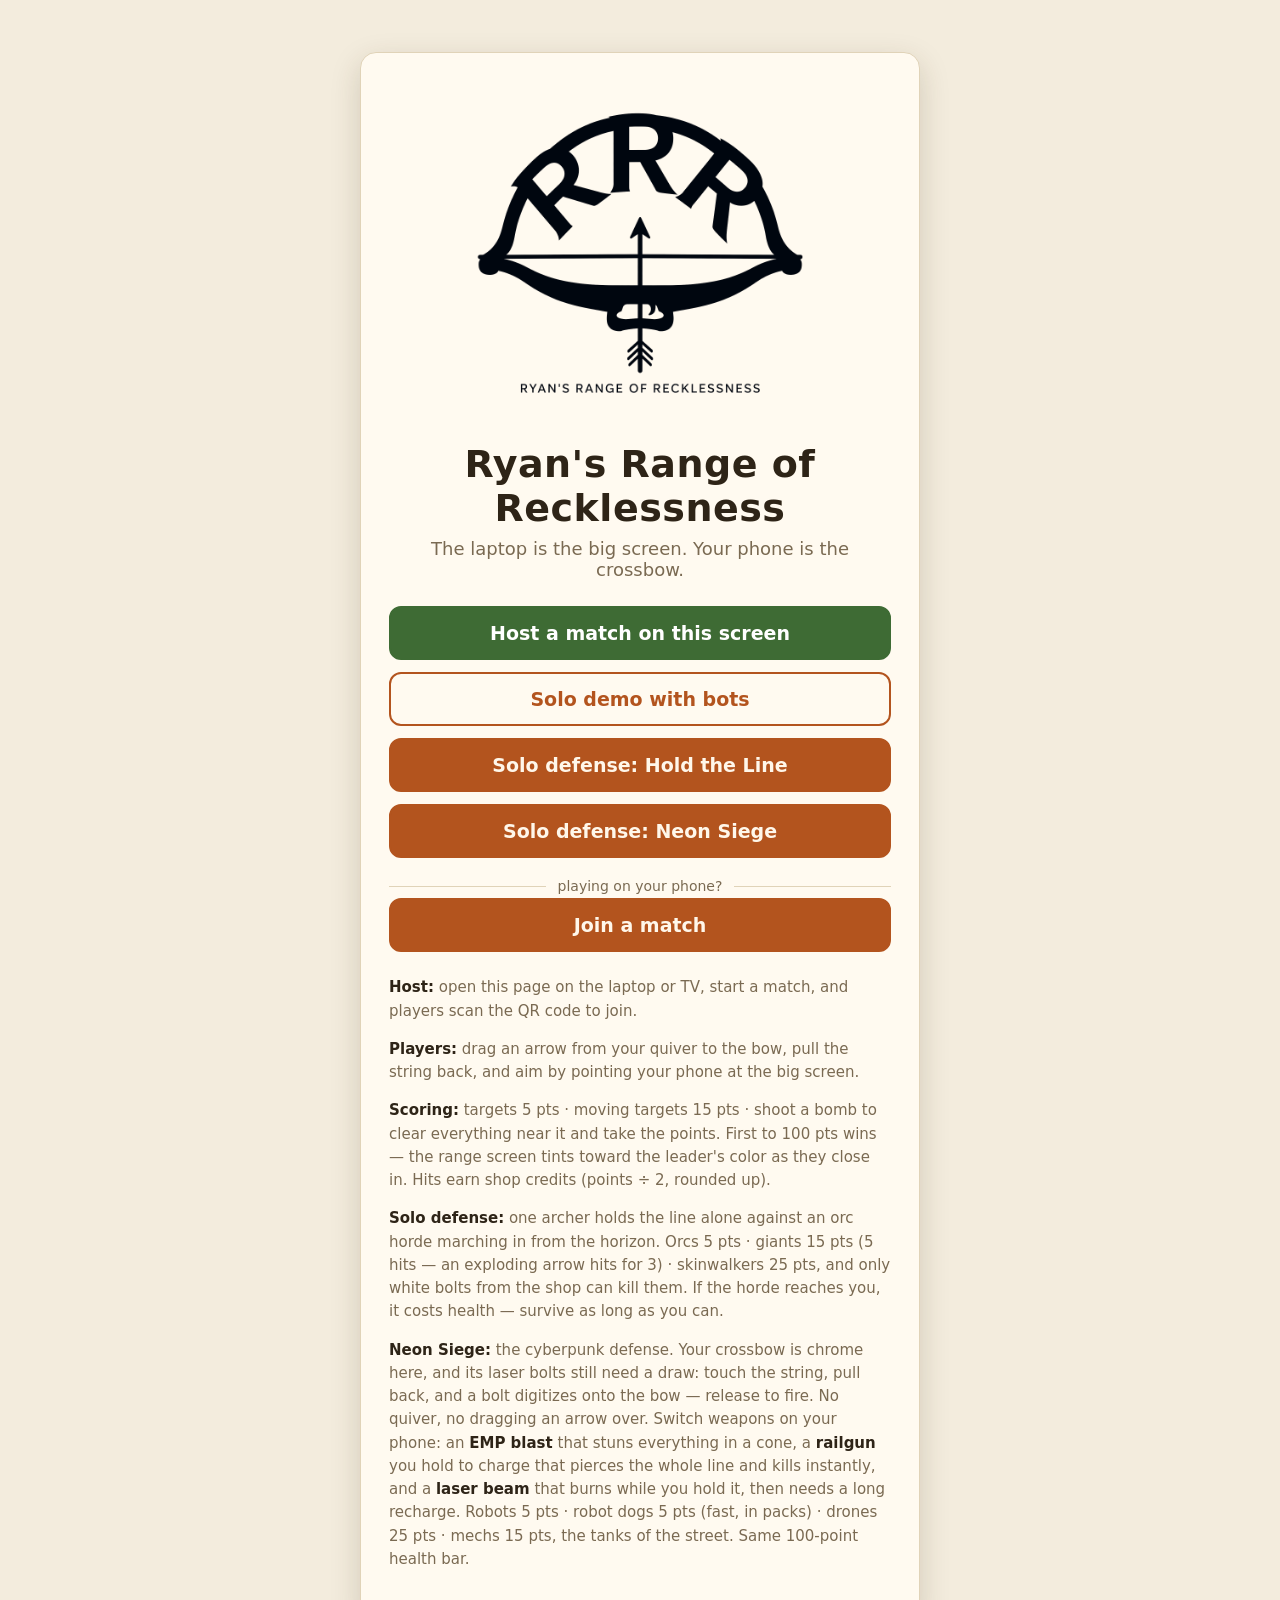
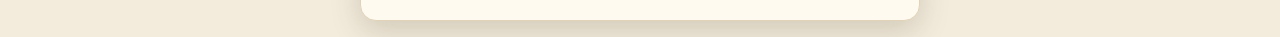
==== commit 9f561d89: "Neon Siege: draw to fire, digitizing bolts, chrome bow" ====
--- a/archery.html
+++ b/archery.html
@@ -179,6 +179,25 @@
         position:relative; margin:4px 74px 4px 6px; touch-action:none; user-select:none; -webkit-user-select:none;
       }
       #bow-svg{ width:100%; height:auto; display:block; }
+      /* Neon Siege: as the draw starts, the laser bolt digitizes onto the
+         chrome bow — pixel fragments converge, the core flickers in. */
+      #digit-bolt .db-frag{ animation:dig-in .38s steps(6) both; }
+      #db-core, #db-tip{ animation:dig-flick .38s steps(5) both; }
+      #db-glow{ animation:dig-glow .38s steps(5) both; }
+      @keyframes dig-in{
+        0%{ transform:translate(var(--dx,0px), var(--dy,0px)); opacity:0; }
+        55%{ opacity:1; }
+        100%{ transform:translate(0,0); opacity:.55; }
+      }
+      @keyframes dig-flick{
+        0%{ opacity:0; } 30%{ opacity:.85; } 50%{ opacity:.1; } 75%{ opacity:.9; } 100%{ opacity:1; }
+      }
+      @keyframes dig-glow{
+        0%{ opacity:0; } 40%{ opacity:.35; } 60%{ opacity:.05; } 100%{ opacity:.35; }
+      }
+      @media (prefers-reduced-motion: reduce){
+        #digit-bolt .db-frag, #db-core, #db-tip, #db-glow{ animation:none; }
+      }
       #power-wrap{ height:14px; background:var(--panel2); border:1px solid var(--line); border-radius:999px; overflow:hidden; margin:8px 74px 4px 6px; }
       #power-fill{ height:100%; width:0%; background:var(--accent); transition:width .05s linear; }
       #ctrl-hint{ min-height:24px; font-weight:700; text-align:center; margin-right:68px; }
@@ -275,7 +294,7 @@
             <p><b>Players:</b> drag an arrow from your quiver to the bow, pull the string back, and aim by pointing your phone at the big screen.</p>
             <p><b>Scoring:</b> targets 5 pts · moving targets 15 pts · shoot a bomb to clear everything near it and take the points. First to 100 pts wins — the range screen tints toward the leader's color as they close in. Hits earn shop credits (points ÷ 2, rounded up).</p>
             <p><b>Solo defense:</b> one archer holds the line alone against an orc horde marching in from the horizon. Orcs 5 pts · giants 15 pts (5 hits — an exploding arrow hits for 3) · skinwalkers 25 pts, and only white bolts from the shop can kill them. If the horde reaches you, it costs health — survive as long as you can.</p>
-            <p><b>Neon Siege:</b> the cyberpunk defense. Your crossbow auto-loads laser bolts — just aim and tap to fire, no nocking. Switch weapons on your phone: an <b>EMP blast</b> that stuns everything in a cone, a <b>railgun</b> you hold to charge that pierces the whole line and kills instantly, and a <b>laser beam</b> that burns while you hold it, then needs a long recharge. Robots 5 pts · robot dogs 5 pts (fast, in packs) · drones 25 pts · mechs 15 pts, the tanks of the street. Same 100-point health bar.</p>
+            <p><b>Neon Siege:</b> the cyberpunk defense. Your crossbow is chrome here, and its laser bolts still need a draw: touch the string, pull back, and a bolt digitizes onto the bow — release to fire. No quiver, no dragging an arrow over. Switch weapons on your phone: an <b>EMP blast</b> that stuns everything in a cone, a <b>railgun</b> you hold to charge that pierces the whole line and kills instantly, and a <b>laser beam</b> that burns while you hold it, then needs a long recharge. Robots 5 pts · robot dogs 5 pts (fast, in packs) · drones 25 pts · mechs 15 pts, the tanks of the street. Same 100-point health bar.</p>
           </div>
         </div>
       </section>
@@ -388,12 +407,29 @@
           <div id="dot-preview"><div id="preview-dot"></div></div>
           <div id="bow-area">
             <svg id="bow-svg" viewBox="0 0 300 250" aria-label="Crossbow">
+              <defs>
+                <!-- chrome skins, applied to the bow in Neon Siege only -->
+                <linearGradient id="chrome-v" gradientUnits="userSpaceOnUse" x1="0" y1="58" x2="0" y2="236">
+                  <stop offset="0" stop-color="#f7fafc"/><stop offset=".3" stop-color="#c9d3de"/>
+                  <stop offset=".52" stop-color="#828fa1"/><stop offset=".7" stop-color="#e6edf4"/>
+                  <stop offset="1" stop-color="#5f6d7f"/>
+                </linearGradient>
+                <linearGradient id="chrome-h" gradientUnits="userSpaceOnUse" x1="18" y1="0" x2="282" y2="0">
+                  <stop offset="0" stop-color="#5f6d7f"/><stop offset=".25" stop-color="#e6edf4"/>
+                  <stop offset=".5" stop-color="#828fa1"/><stop offset=".75" stop-color="#dbe4ee"/>
+                  <stop offset="1" stop-color="#5f6d7f"/>
+                </linearGradient>
+                <linearGradient id="chrome-d" gradientUnits="userSpaceOnUse" x1="0" y1="196" x2="0" y2="212">
+                  <stop offset="0" stop-color="#aeb9c6"/><stop offset=".5" stop-color="#66727f"/>
+                  <stop offset="1" stop-color="#39424e"/>
+                </linearGradient>
+              </defs>
               <!-- stock -->
-              <rect x="141" y="58" width="18" height="178" rx="7" fill="#8a5a2b"/>
-              <rect x="128" y="196" width="44" height="16" rx="6" fill="#6e4520"/>
+              <rect id="bow-stock" x="141" y="58" width="18" height="178" rx="7" fill="#8a5a2b"/>
+              <rect id="bow-grip" x="128" y="196" width="44" height="16" rx="6" fill="#6e4520"/>
               <!-- limbs -->
-              <path d="M150 62 C 96 18, 44 16, 18 40" stroke="#5d3c1a" stroke-width="11" fill="none" stroke-linecap="round"/>
-              <path d="M150 62 C 204 18, 256 16, 282 40" stroke="#5d3c1a" stroke-width="11" fill="none" stroke-linecap="round"/>
+              <path id="bow-limb-l" d="M150 62 C 96 18, 44 16, 18 40" stroke="#5d3c1a" stroke-width="11" fill="none" stroke-linecap="round"/>
+              <path id="bow-limb-r" d="M150 62 C 204 18, 256 16, 282 40" stroke="#5d3c1a" stroke-width="11" fill="none" stroke-linecap="round"/>
               <!-- string (path updated by JS) -->
               <path id="string-path" d="M18 40 L150 62 L282 40" stroke="#e8e2d2" stroke-width="3.5" fill="none"/>
               <!-- nocked arrow (group updated by JS) -->
@@ -402,7 +438,21 @@
                 <polygon id="na-tip" points="150,-4 143,12 157,12" fill="#444"/>
                 <path id="na-fletch" d="M150 52 l-11 12 M150 52 l11 12" stroke-width="5" fill="none"/>
               </g>
-              <circle cx="150" cy="62" r="7" fill="#3a2a16"/>
+              <!-- neon laser bolt: digitizes onto the bow as the draw starts -->
+              <g id="digit-bolt" style="display:none;">
+                <line id="db-glow" x1="150" y1="12" x2="150" y2="62" stroke="#37e0ff" stroke-width="11" opacity="0.35" stroke-linecap="round"/>
+                <line id="db-core" x1="150" y1="12" x2="150" y2="62" stroke="#d9fbff" stroke-width="3.5" stroke-linecap="round"/>
+                <polygon id="db-tip" points="150,1 144,14 156,14" fill="#aef4ff"/>
+                <rect class="db-frag" x="141" y="16" width="5" height="5" fill="#37e0ff" style="--dx:-30px; --dy:-18px;"/>
+                <rect class="db-frag" x="154" y="20" width="4" height="4" fill="#aef4ff" style="--dx:34px; --dy:-10px;"/>
+                <rect class="db-frag" x="144" y="28" width="5" height="5" fill="#37e0ff" style="--dx:-22px; --dy:16px;"/>
+                <rect class="db-frag" x="152" y="34" width="4" height="4" fill="#37e0ff" style="--dx:26px; --dy:20px;"/>
+                <rect class="db-frag" x="140" y="40" width="5" height="5" fill="#aef4ff" style="--dx:-36px; --dy:6px;"/>
+                <rect class="db-frag" x="155" y="46" width="4" height="4" fill="#37e0ff" style="--dx:30px; --dy:-16px;"/>
+                <rect class="db-frag" x="146" y="50" width="5" height="5" fill="#37e0ff" style="--dx:-14px; --dy:26px;"/>
+                <rect class="db-frag" x="149" y="10" width="3" height="3" fill="#aef4ff" style="--dx:8px; --dy:-28px;"/>
+              </g>
+              <circle id="bow-hub" cx="150" cy="62" r="7" fill="#3a2a16"/>
             </svg>
           </div>
           <div id="power-wrap"><div id="power-fill"></div></div>
@@ -842,8 +892,9 @@
 
     /* =====================================================================
        NEON SIEGE — cyberpunk solo defense. Same depth-march system and
-       100-point health bar as Hold the Line, but the crossbow auto-loads
-       laser bolts (no nocking — aim and fire) and the phone switches
+       100-point health bar as Hold the Line, but the chrome crossbow
+       needs no quiver: laser bolts digitize onto it as the string is
+       drawn (no nocking, no dragging an arrow over) and the phone switches
        between four weapon settings: standard bolt, EMP blast (stuns
        everything in a cone), railgun (hold to charge; the shot pierces
        the WHOLE line and instant-kills everything along it, mechs
@@ -2392,7 +2443,7 @@
       $("hud-health").classList.toggle("hidden", !soloMode);
       $("score-title").textContent = neonMode ? "Siege" : (soloMode ? "Defense" : "Scores");
       $("score-note").textContent = neonMode ?
-        "Robot 5 pts · Robot dog 5 pts (fast, hunts in packs) · Drone 25 pts · Mech 15 pts (5 hits — a charged railgun shot kills it instantly). Breaches cost health: robot & dog 10, drone 15, mech 25. Phone weapons: laser bolts, EMP stun cone, railgun, laser beam. No shop in the neon streets." :
+        "Robot 5 pts · Robot dog 5 pts (fast, hunts in packs) · Drone 25 pts · Mech 15 pts (5 hits — a charged railgun shot kills it instantly). Breaches cost health: robot & dog 10, drone 15, mech 25. Phone weapons: laser bolts (draw the string — the bolt digitizes onto the chrome bow), EMP stun cone, railgun, laser beam. No shop in the neon streets." :
         soloMode ?
         "Orc 5 pts · Giant 15 pts (5 hits — an exploding arrow hits for 3) · Skinwalker 25 pts, and only a white bolt can kill it. White bolts are in the phone shop for 5 credits. Breaches cost health: orc 10, skinwalker 15, giant 25." :
         "Targets 5 pts · Moving 15 pts · Bombs clear nearby targets for the shooter. First to 100 wins — the range screen takes on the leader's color as their score climbs toward 100.";
@@ -2427,7 +2478,7 @@
         code:code, name:name, id:uid(), bus:null,
         color:"#888", colorName:"", welcomed:false, joinTries:0, joinTimer:null,
         phase:"lobby", soloMode:false, isDefender:true, theme:"medieval",
-        neonWeapon:"bolt", neonCharging:false, beamHeld:false, neonFireAt:0,
+        neonWeapon:"bolt", neonCharging:false, neonBoltDraw:false, beamHeld:false,
         pstate:{ score:0, credits:0, quiver:QUIVER_MAX, inv:{ smoke:0, splinter:0, tracker:0, exploding:0, white:0 }, laser:false, health:100,
                  weap:{ empCd:0, railCd:0, beamCharge:100, beamLock:0 } },
         /* sensors */
@@ -2703,6 +2754,7 @@
       $("quiver").classList.toggle("hidden", neonMode);
       $("weapon-panel").classList.toggle("hidden", !neonMode);
       $("btn-shop").classList.toggle("hidden", neonMode);
+      paintBowSkin();
       if(neonMode) paintWeapons();
       /* quiver token */
       var col = arrowColor(ctrl.selected), cnt = selectedCount();
@@ -2749,6 +2801,7 @@
       Array.prototype.forEach.call($("weapon-chips").querySelectorAll(".sp-chip[data-weap]"), function(ch){
         ch.addEventListener("click", function(){
           if(ctrl.beamHeld){ ctrl.beamHeld = false; ctrl.bus.send("beam", { on:false }); }
+          ctrl.drawing = false; ctrl.neonCharging = false; ctrl.neonBoltDraw = false; ctrl.power = 0;
           ctrl.neonWeapon = ch.getAttribute("data-weap");
           paintController();
         });
@@ -2767,14 +2820,28 @@
            "Hold the bow to charge the railgun, release to fire.");
       if(ctrl.neonWeapon === "beam")
         return w.beamLock > 0.05 ? "Beam recharging — " + Math.ceil(w.beamLock) + "s" : "Hold the bow to burn your dot with the beam.";
-      return "Tap the bow to fire a laser bolt.";
+      return ctrl.drawing ? (ctrl.power < 0.22 ? "Bolt digitizing… pull back further" : "Release to fire!") :
+        "Touch the string and pull back — a bolt digitizes onto the bow. Release to fire.";
     }
     function neonPowerPct(){
       if(!ctrl) return 0;
       var w = ctrl.pstate.weap || { beamCharge:100 };
       if(ctrl.neonWeapon === "rail") return ctrl.drawing ? ctrl.power * 100 : 0;
       if(ctrl.neonWeapon === "beam") return w.beamCharge;
+      if(ctrl.neonWeapon === "bolt") return ctrl.drawing ? ctrl.power * 100 : 0;
       return 0;
+    }
+    /* Neon Siege dresses the phone crossbow in chrome; medieval and
+       multiplayer keep the wooden bow. */
+    function paintBowSkin(){
+      if(!ctrl) return;
+      var neon = ctrl.theme === "neon";
+      $("bow-stock").setAttribute("fill", neon ? "url(#chrome-v)" : "#8a5a2b");
+      $("bow-grip").setAttribute("fill", neon ? "url(#chrome-d)" : "#6e4520");
+      $("bow-limb-l").setAttribute("stroke", neon ? "url(#chrome-h)" : "#5d3c1a");
+      $("bow-limb-r").setAttribute("stroke", neon ? "url(#chrome-h)" : "#5d3c1a");
+      $("bow-hub").setAttribute("fill", neon ? "#cfd9e4" : "#3a2a16");
+      $("string-path").setAttribute("stroke", neon ? "#8fe8ff" : "#e8e2d2");
     }
     function paintBow(){
       if(!ctrl) return;
@@ -2792,6 +2859,16 @@
       } else {
         g.style.display = "none";
       }
+      /* the neon bolt exists only while the string is drawn: it digitizes
+         on as the draw starts and stretches with the string */
+      var dg = $("digit-bolt");
+      if(ctrl.theme === "neon" && ctrl.neonBoltDraw && ctrl.drawing){
+        dg.style.display = "";
+        $("db-glow").setAttribute("y2", sy);
+        $("db-core").setAttribute("y2", sy);
+      } else {
+        dg.style.display = "none";
+      }
       $("power-fill").style.width = (draw * 100) + "%";
       $("ctrl-hint").textContent =
         ctrl.phase !== "playing" ? "The match hasn't started yet — your bow is ready." :
@@ -2888,19 +2965,24 @@
       token.addEventListener("pointerup", endDrag);
       token.addEventListener("pointercancel", endDrag);
 
-      /* Neon Siege firing: no nocking — the selected weapon decides what
-         a press on the bow does. Bolt and EMP fire on tap, the railgun
-         charges while held and fires on release, the beam burns while
-         held and stops on release. */
+      /* Neon Siege firing: no nocking, no quiver — the selected weapon
+         decides what a press on the bow does. The standard bolt still
+         needs a draw: press the string and pull back, and a laser bolt
+         digitizes onto the bow as the draw starts; release fires it.
+         EMP fires on tap, the railgun charges while held and fires on
+         release, the beam burns while held and stops on release. */
       function neonPointerDown(e){
         if(!ctrl || ctrl.phase !== "playing" || !ctrl.isDefender) return;
         var w = ctrl.pstate.weap || { empCd:0, railCd:0, beamCharge:100, beamLock:0 };
         var a = computeAim() || ctrl.aim;
         if(ctrl.neonWeapon === "bolt"){
-          if(Date.now() - ctrl.neonFireAt < 130) return;
-          ctrl.neonFireAt = Date.now();
-          ctrl.bus.send("shoot", { x:a.x, y:a.y, power:1, kind:"bolt" });
-          if(navigator.vibrate) navigator.vibrate(10);
+          ctrl.neonBoltDraw = true;
+          ctrl.drawing = true;
+          ctrl.drawStartY = e.clientY;
+          ctrl.power = 0;
+          bowArea.setPointerCapture(e.pointerId);
+          e.preventDefault();
+          paintBow();
         } else if(ctrl.neonWeapon === "emp"){
           if(w.empCd > 0.05){ toast("EMP still recharging — " + w.empCd.toFixed(1) + "s"); return; }
           ctrl.bus.send("shoot", { x:a.x, y:a.y, power:1, kind:"emp" });
@@ -2959,6 +3041,18 @@
             }
             paintBow();
           }
+          if(ctrl.neonBoltDraw){
+            ctrl.neonBoltDraw = false;
+            var bp = ctrl.power; ctrl.power = 0;
+            if(bp >= 0.18){
+              var ba = computeAim() || ctrl.aim;
+              ctrl.bus.send("shoot", { x:ba.x, y:ba.y, power:bp, kind:"bolt" });
+              if(navigator.vibrate) navigator.vibrate(20);
+            } else {
+              toast("Too weak — the bolt fizzled before it formed. Pull back further.");
+            }
+            paintBow();
+          }
           return;
         }
         if(!ctrl.drawing) return;
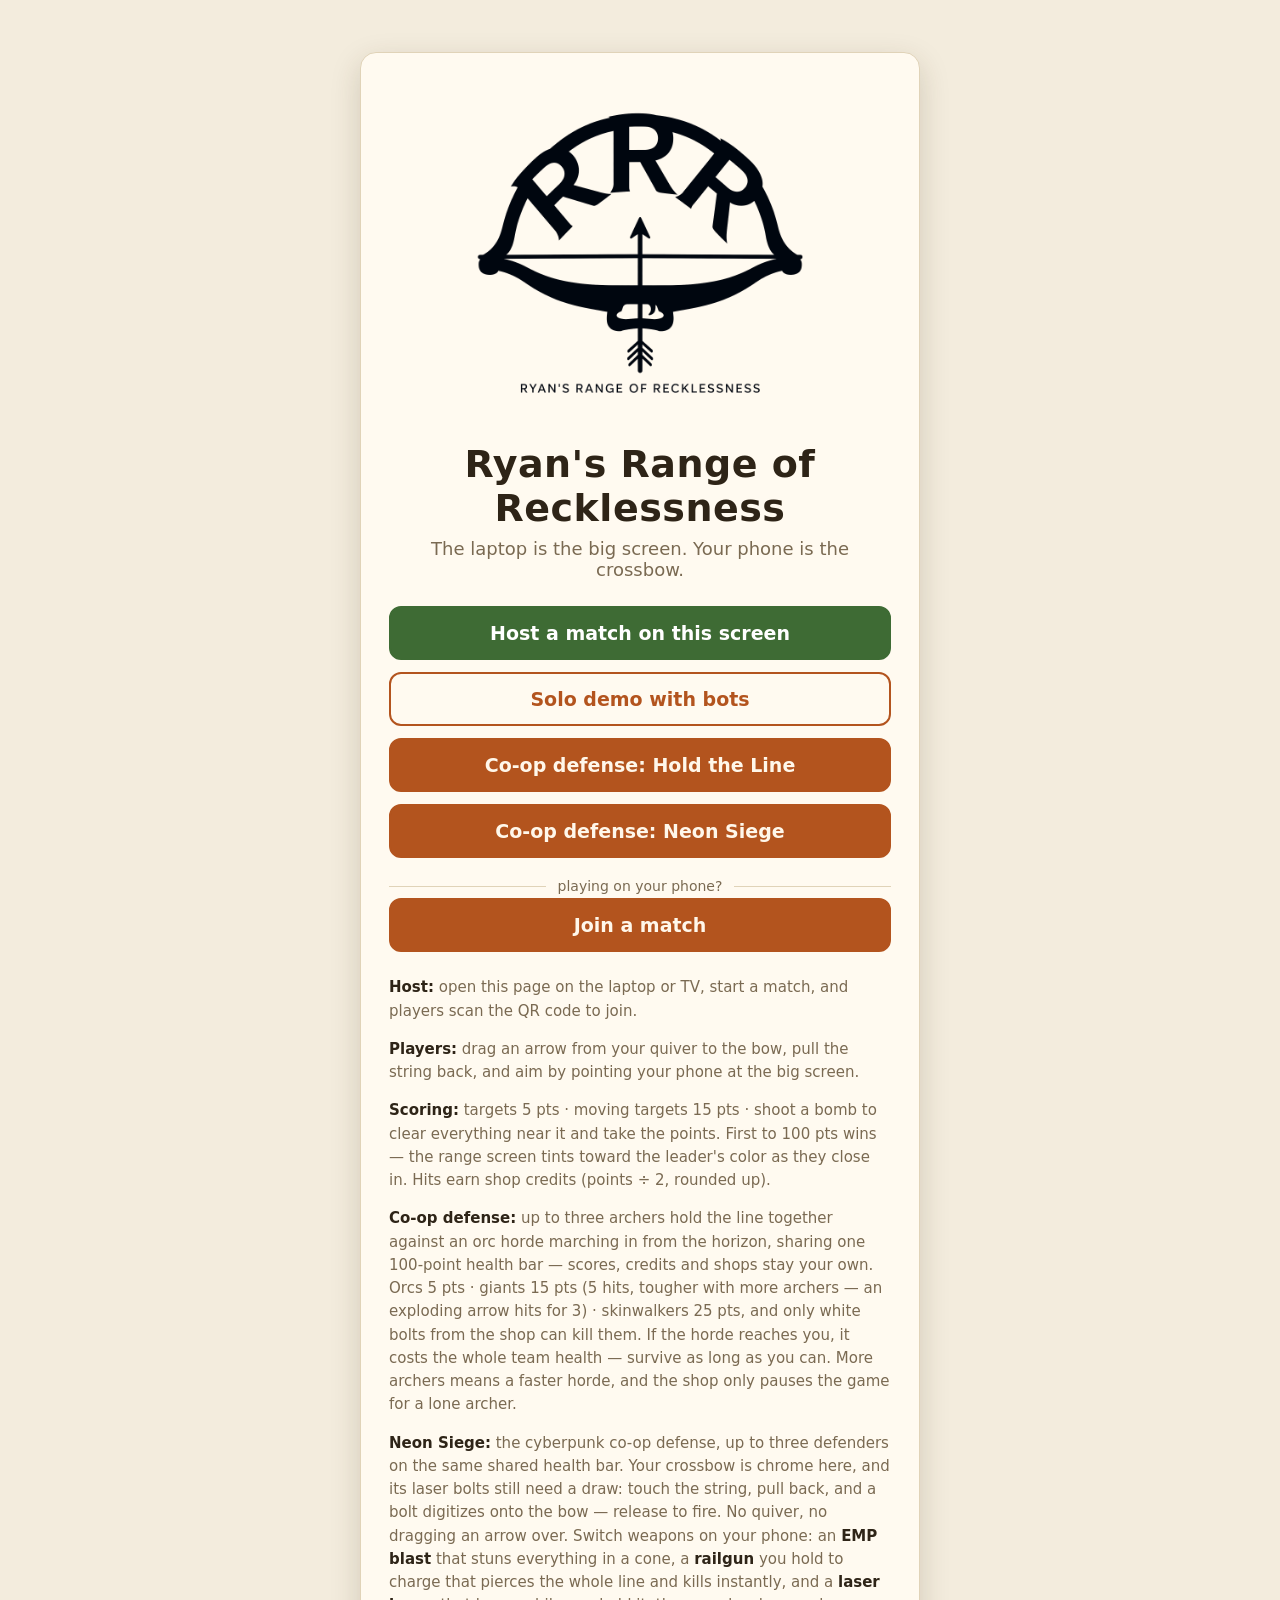
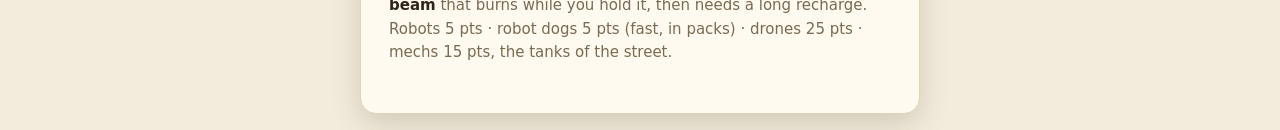
==== commit b23b7d38: "Co-op defense modes (up to 3 defenders) + adaptive aim smoothing" ====
--- a/archery.html
+++ b/archery.html
@@ -282,8 +282,8 @@
           <div class="home-actions">
             <button class="btn green" id="btn-host">Host a match on this screen</button>
             <button class="btn ghost" id="btn-solo">Solo demo with bots</button>
-            <button class="btn" id="btn-defense">Solo defense: Hold the Line</button>
-            <button class="btn" id="btn-neon">Solo defense: Neon Siege</button>
+            <button class="btn" id="btn-defense">Co-op defense: Hold the Line</button>
+            <button class="btn" id="btn-neon">Co-op defense: Neon Siege</button>
           </div>
           <div class="divider">playing on your phone?</div>
           <div class="home-actions">
@@ -293,8 +293,8 @@
             <p><b>Host:</b> open this page on the laptop or TV, start a match, and players scan the QR code to join.</p>
             <p><b>Players:</b> drag an arrow from your quiver to the bow, pull the string back, and aim by pointing your phone at the big screen.</p>
             <p><b>Scoring:</b> targets 5 pts · moving targets 15 pts · shoot a bomb to clear everything near it and take the points. First to 100 pts wins — the range screen tints toward the leader's color as they close in. Hits earn shop credits (points ÷ 2, rounded up).</p>
-            <p><b>Solo defense:</b> one archer holds the line alone against an orc horde marching in from the horizon. Orcs 5 pts · giants 15 pts (5 hits — an exploding arrow hits for 3) · skinwalkers 25 pts, and only white bolts from the shop can kill them. If the horde reaches you, it costs health — survive as long as you can.</p>
-            <p><b>Neon Siege:</b> the cyberpunk defense. Your crossbow is chrome here, and its laser bolts still need a draw: touch the string, pull back, and a bolt digitizes onto the bow — release to fire. No quiver, no dragging an arrow over. Switch weapons on your phone: an <b>EMP blast</b> that stuns everything in a cone, a <b>railgun</b> you hold to charge that pierces the whole line and kills instantly, and a <b>laser beam</b> that burns while you hold it, then needs a long recharge. Robots 5 pts · robot dogs 5 pts (fast, in packs) · drones 25 pts · mechs 15 pts, the tanks of the street. Same 100-point health bar.</p>
+            <p><b>Co-op defense:</b> up to three archers hold the line together against an orc horde marching in from the horizon, sharing one 100-point health bar — scores, credits and shops stay your own. Orcs 5 pts · giants 15 pts (5 hits, tougher with more archers — an exploding arrow hits for 3) · skinwalkers 25 pts, and only white bolts from the shop can kill them. If the horde reaches you, it costs the whole team health — survive as long as you can. More archers means a faster horde, and the shop only pauses the game for a lone archer.</p>
+            <p><b>Neon Siege:</b> the cyberpunk co-op defense, up to three defenders on the same shared health bar. Your crossbow is chrome here, and its laser bolts still need a draw: touch the string, pull back, and a bolt digitizes onto the bow — release to fire. No quiver, no dragging an arrow over. Switch weapons on your phone: an <b>EMP blast</b> that stuns everything in a cone, a <b>railgun</b> you hold to charge that pierces the whole line and kills instantly, and a <b>laser beam</b> that burns while you hold it, then needs a long recharge. Robots 5 pts · robot dogs 5 pts (fast, in packs) · drones 25 pts · mechs 15 pts, the tanks of the street.</p>
           </div>
         </div>
       </section>
@@ -344,6 +344,7 @@
               <div class="player-chips" id="lobby-players"></div>
               <button class="btn green" id="btn-start" style="width:100%; font-size:19px; padding:13px;">Start match</button>
               <p class="center muted" id="start-note" style="font-size:13.5px; margin:10px 0 0;">Waiting for players to join…</p>
+              <p class="center" id="conn-note" style="font-size:13.5px; margin:6px 0 0; min-height:18px;">Connecting to the live match service…</p>
             </div>
             <div class="card" id="score-panel">
               <h3 style="font-size:19px; margin-bottom:6px;" id="score-title">Scores</h3>
@@ -570,10 +571,26 @@
         s.onload = res; s.onerror = rej; document.head.appendChild(s);
       });
     }
-    function FirestoreBus(code, clientId){
-      this.clientId = clientId; this.onDeliver = null; this.ready = false;
+    function FirestoreBus(code, clientId, opts){
+      this.clientId = clientId; this.onDeliver = null; this.onError = null; this.onReady = null;
+      this.ready = false;
       this.unsub = null; this.col = null; this.queue = []; this.code = code;
-    }
+      this.seen = {};   /* doc ids already delivered — the live listener and the join catch-up overlap */
+      this.catchUpJoins = !!(opts && opts.catchUpJoins);
+      this.closed = false;
+    }
+    FirestoreBus.prototype.fail = function(err){
+      if(this.onError) this.onError(err);
+    };
+    FirestoreBus.prototype.deliverDoc = function(id, msg){
+      if(this.closed || !msg || this.seen[id]) return;
+      this.seen[id] = true;
+      if(msg.from === this.clientId) return;
+      try{ msg.data = JSON.parse(msg.dataJson || "{}"); }catch(e){ msg.data = {}; }
+      /* Never let one bad message throw into onSnapshot's docChanges loop
+         and abort the rest of the batch (or the listener itself). */
+      if(this.onDeliver){ try{ this.onDeliver(msg); }catch(err){ this.fail(err); } }
+    };
     FirestoreBus.prototype.init = function(){
       var self = this;
       return loadScript("https://www.gstatic.com/firebasejs/10.12.5/firebase-app-compat.js")
@@ -583,36 +600,72 @@
           if(!firebase.apps.length) firebase.initializeApp(FIREBASE_CONFIG);
           self.db = firebase.firestore();
           self.col = self.db.collection("games").doc("archery").collection("matches").doc(self.code).collection("messages");
-          var start = Date.now() - 2000;
+          /* The sender stamps t with THEIR clock, so the listen window must
+             absorb clock differences between devices plus slow listener
+             attach (SDK load, tab waking). At 2s, a join written just
+             before the host started listening — or from a phone whose
+             clock runs behind the host's — was invisible forever. */
+          var start = Date.now() - 30000;
           self.unsub = self.col.where("t", ">", start).onSnapshot(function(snap){
             snap.docChanges().forEach(function(ch){
               if(ch.type !== "added") return;
-              var msg = ch.doc.data();
-              if(msg.from === self.clientId) return;
-              try{ msg.data = JSON.parse(msg.dataJson || "{}"); }catch(e){ msg.data = {}; }
-              if(self.onDeliver) self.onDeliver(msg);
+              self.deliverDoc(ch.doc.id, ch.doc.data());
             });
+          }, function(err){
+            /* A denied/dead listener used to fail silently: the host sat
+               in its lobby while phones timed out. Surface it. */
+            self.fail(err);
           });
           self.ready = true;
+          if(self.onReady) self.onReady();
           var q = self.queue; self.queue = [];
           q.forEach(function(item){ self.send(item[0], item[1], item[2]); });
+          /* Catch-up (host only): a join written before this listener
+             attached — host tab asleep, reloading, or still loading the
+             SDK — sits outside even the widened window. Fetch recent joins
+             once and answer them; joining is idempotent on the host, so
+             replaying one is harmless. */
+          if(self.catchUpJoins){
+            self.col.where("t", ">", Date.now() - 10 * 60 * 1000).get().then(function(snap){
+              snap.forEach(function(doc){
+                var msg = doc.data();
+                if(msg && msg.type === "join") self.deliverDoc(doc.id, msg);
+              });
+            }).catch(function(err){ self.fail(err); });
+          }
         });
     };
     FirestoreBus.prototype.send = function(type, data, to){
       if(!this.ready || !this.col){ this.queue.push([type, data, to]); return; }
+      var self = this;
       this.col.add({ from:this.clientId, type:type, to:to||null, t:Date.now(), dataJson: JSON.stringify(data||{}) })
-        .catch(function(){});
+        .catch(function(err){ self.fail(err); });
     };
-    FirestoreBus.prototype.close = function(){ if(this.unsub) this.unsub(); };
+    FirestoreBus.prototype.close = function(){ this.closed = true; if(this.unsub) this.unsub(); };
 
     /* Wrapper: tries Firestore, falls back to the local bus if the SDK or
-       config fails; buffers sends until a transport is live. */
-    function makeBus(code, clientId){
-      var handlers = [], impl = null, pending = [];
+       config fails; buffers sends until a transport is live. Connection
+       failures are reported through onError instead of being swallowed —
+       the local fallback only reaches tabs of the same browser, so a
+       silent fallback strands phones with no explanation. */
+    function makeBus(code, clientId, opts){
+      var handlers = [], errHandlers = [], readyHandlers = [], impl = null, pending = [], isReady = false;
       function deliver(msg){
         if(!msg || msg.from === clientId) return;
         if(msg.to && msg.to !== clientId) return;
-        for(var i=0;i<handlers.length;i++) handlers[i](msg);
+        /* Isolate each handler: one throwing handler must not stop the
+           remaining messages in the delivery batch from being handled. */
+        for(var i=0;i<handlers.length;i++){
+          try{ handlers[i](msg); }catch(err){ emitError(err); }
+        }
+      }
+      function emitError(err){
+        for(var i=0;i<errHandlers.length;i++) errHandlers[i](err);
+      }
+      function emitReady(){
+        isReady = true;
+        var r = readyHandlers; readyHandlers = [];
+        r.forEach(function(fn){ fn(); });
       }
       function setImpl(b){
         impl = b;
@@ -624,17 +677,24 @@
           if(impl) impl.send(type, data, to); else pending.push([type, data, to]);
         },
         on: function(fn){ handlers.push(fn); },
-        close: function(){ if(impl && impl.close) impl.close(); handlers = []; }
+        onError: function(fn){ errHandlers.push(fn); },
+        onReady: function(fn){ if(isReady) fn(); else readyHandlers.push(fn); },
+        close: function(){ if(impl && impl.close) impl.close(); handlers = []; errHandlers = []; readyHandlers = []; }
       };
       if(FIREBASE_ENABLED){
-        var fb = new FirestoreBus(code, clientId);
+        var fb = new FirestoreBus(code, clientId, opts);
         fb.onDeliver = deliver;
-        fb.init().then(function(){ setImpl(fb); }).catch(function(){
+        fb.onError = emitError;
+        fb.onReady = emitReady;
+        fb.init().then(function(){ setImpl(fb); }).catch(function(err){
+          emitError(err);
           fb.close();
           var lb = new LocalBus(code, clientId); lb.onDeliver = deliver; setImpl(lb);
+          emitReady();
         });
       } else {
         var lb2 = new LocalBus(code, clientId); lb2.onDeliver = deliver; setImpl(lb2);
+        emitReady();
       }
       return bus;
     }
@@ -653,6 +713,12 @@
     var MATCH_SECONDS = 180;
     var WIN_SCORE = 100; /* first to this score wins; also sets the range-screen tint % */
     var QUIVER_MAX = 6, QUIVER_REFILL = 2.2; /* seconds per standard arrow */
+    /* Host aim smoothing: critically damped spring (D ≈ 2·√K) following
+       the phone's aim target, plus clamped velocity prediction. */
+    var AIM_SPRING_K = 500, AIM_SPRING_D = 45;
+    var AIM_PREDICT_S = 0.055;   /* seconds of target velocity to aim ahead */
+    var AIM_PREDICT_MAX = 0.05;  /* max prediction offset, in screen units */
+    var AIM_TVEL_MAX = 2.5;      /* max estimated target speed, units/sec */
     var PRICES = { smoke:4, splinter:6, tracker:8, exploding:10, laser:15, white:5 };
     var SPECIAL_INFO = {
       smoke:     { name:"Smoke arrow",     color:"#9aa3a8", desc:"Drops a smoke cloud on the big screen that blocks everyone's view of the targets behind it. In solo defense, the horde pushes through it slowly." },
@@ -698,15 +764,15 @@
       this.elapsed = 0;       /* seconds survived */
       this.kills = 0;
       this.hurtT = 0;         /* red-flash timer after a breach */
-      this.defenderId = null; /* the one archer in solo mode */
+      this.defenderId = null; /* first defender (solo defense) */
+      this.defenders = [];    /* co-op defense: up to MAX_DEFENDERS ids, join order */
+      this.shopOpen = {};     /* defender id -> their shop is open (solo defense) */
       this.nextEnemyId = 1;
       this.shrubs = makeShrubs(); /* light bushes scattered as depth landmarks */
       this.shopPaused = false; /* solo only: frozen while the defender's shop is open */
       this.pauseNow = 0;      /* animation clock frozen at the pause moment */
       this.theme = "medieval"; /* medieval | neon — which solo defense variant */
       this.props = [];         /* neon street props (depth landmarks) */
-      this.neonBoltCd = 0;     /* host-side laser bolt rate limit */
-      this.beamPt = null;      /* neon beam impact point while it fires */
     }
     Game.prototype.playerList = function(){
       var self = this;
@@ -714,30 +780,66 @@
     };
     Game.prototype.addPlayer = function(id, name, isBot){
       if(this.players[id]) return this.players[id];
+      /* The name arrives from another device's payload — never trust its
+         type. A non-string name must not blow up player creation. */
+      if(typeof name !== "string") name = (name === null || name === undefined) ? "" : String(name);
+      name = name.trim().slice(0, 14);
       var idx = this.order.length % PALETTE.length;
       var p = {
         id:id, name:name || ("Player " + (this.order.length+1)), isBot:!!isBot,
         colorIdx:idx, color:PALETTE[idx].css, colorName:PALETTE[idx].name,
-        score:0, credits:0, quiver:QUIVER_MAX, refillT:0,
+        score:0, credits:0, kills:0, quiver:QUIVER_MAX, refillT:0,
         inv:{ smoke:0, splinter:0, tracker:0, exploding:0, white:0 }, laser:false, weap:freshWeap(),
-        aim:{ x:0.5, y:0.5, seen:false },
+        aim:{ x:0.5, y:0.5, seen:false }, aimT:{ x:0.5, y:0.5 },
+        aimV:{ x:0, y:0 }, aimTV:{ x:0, y:0 }, _aimMsgAt:0, _aimAge:99,
         botTarget:null, botShootT:rand(1.2,2.6), botAimX:0.5, botAimY:0.5
       };
       this.players[id] = p; this.order.push(id);
-      if((this.mode === "solo" || this.mode === "neon") && !isBot && !this.defenderId) this.defenderId = id;
+      if((this.mode === "solo" || this.mode === "neon") && !isBot){
+        if(this.defenders.indexOf(id) === -1 && this.defenders.length < MAX_DEFENDERS) this.defenders.push(id);
+        this.defenderId = this.defenders[0] || null;
+      }
       return p;
     };
     Game.prototype.resetMatch = function(){
       this.targets = []; this.arrows = []; this.effects = []; this.smokes = [];
       this.enemies = []; this.health = 100; this.elapsed = 0; this.kills = 0; this.hurtT = 0;
-      this.shrubs = makeShrubs(); this.shopPaused = false; this.pauseNow = 0;
-      this.props = this.mode === "neon" ? makeNeonProps() : []; this.neonBoltCd = 0; this.beamPt = null;
+      this.shrubs = makeShrubs(); this.shopPaused = false; this.pauseNow = 0; this.shopOpen = {};
+      this.props = this.mode === "neon" ? makeNeonProps() : [];
       this.timeLeft = MATCH_SECONDS; this.spawnT = 0;
       this.playerList().forEach(function(p){
-        p.score = 0; p.credits = 0; p.quiver = QUIVER_MAX; p.refillT = 0;
+        p.score = 0; p.credits = 0; p.kills = 0; p.quiver = QUIVER_MAX; p.refillT = 0; p.beamPt = null;
         p.inv = { smoke:0, splinter:0, tracker:0, exploding:0, white:0 }; p.laser = false; p.weap = freshWeap();
       });
     };
+
+    /* =====================================================================
+       CO-OP DEFENSE — Hold the Line and Neon Siege take up to 3 defenders
+       sharing ONE health bar. Scores, credits, kills, quivers, shops and
+       weapon cooldowns stay individual per defender; kills are credited
+       to whoever fired. Difficulty scales with the defender count: more
+       defenders means a faster spawn rate and march, and giants / mech
+       tanks soak +2 HP per extra defender.
+       ===================================================================== */
+    var MAX_DEFENDERS = 3;
+    function isDefender(game, id){ return game.defenders.indexOf(id) !== -1; }
+    function defCount(game){ return Math.max(1, game.defenders.length); }
+    function diffScale(game){
+      var n = game.defenders.length;
+      if(n >= 3) return { spawn:0.58, speed:1.24 };
+      if(n === 2) return { spawn:0.76, speed:1.13 };
+      return { spawn:1, speed:1 };
+    }
+    /* The Hold the Line shop freezes the horde ONLY for a lone defender.
+       With 2–3 defenders the game keeps running while anyone shops. */
+    function refreshShopPause(game){
+      var anyOpen = false;
+      for(var k in game.shopOpen){ if(game.shopOpen[k]){ anyOpen = true; break; } }
+      var should = game.mode === "solo" && game.defenders.length <= 1 && anyOpen;
+      if(should && !game.shopPaused) game.pauseNow = performance.now();
+      if(!should) game.pauseNow = 0;
+      game.shopPaused = should;
+    }
 
     function spawnTarget(game){
       var roll = Math.random();
@@ -849,10 +951,11 @@
       var kind = pickEnemyKind(game.elapsed);
       var st = ENEMY_STATS[kind];
       var speed = kind === "giant" ? rand(0.024, 0.030) : (kind === "skin" ? rand(0.052, 0.064) : rand(0.040, 0.052));
+      var bonusHp = kind === "giant" ? 2 * (defCount(game) - 1) : 0; /* co-op: giants toughen per extra defender */
       game.enemies.push({
         id: game.nextEnemyId++, kind: kind,
         xFrac: rand(0.1, 0.9), z: 0.02,
-        hp: st.hp, maxHp: st.hp, speed: speed,
+        hp: st.hp + bonusHp, maxHp: st.hp + bonusHp, speed: speed,
         dmg: st.dmg, pts: st.pts,
         ph: rand(0, Math.PI * 2), flash: 0
       });
@@ -883,6 +986,7 @@
         var i = game.enemies.indexOf(e);
         if(i !== -1) game.enemies.splice(i, 1);
         game.kills += 1;
+        p.kills += 1;
         award(game, p, e.pts, c.x, c.y);
         game.effects.push({ kind:"burst", x:c.x, y:c.y, t:0, ttl:0.4, color:p.color });
       } else {
@@ -918,7 +1022,7 @@
       mech: { hp:5, dmg:25, pts:15 }
     };
     var NEON_KILL_COLORS = { robot:"#37e0ff", dog:"#ff4fd8", drone:"#ffb03a", mech:"#ff7847" };
-    function freshWeap(){ return { empCd:0, railCd:0, beamCharge:100, beamLock:0, firing:false }; }
+    function freshWeap(){ return { empCd:0, railCd:0, beamCharge:100, beamLock:0, firing:false, boltCd:0 }; }
     function angDiffRad(a, b){
       var d = (a - b) % (Math.PI * 2);
       if(d > Math.PI) d -= Math.PI * 2;
@@ -964,6 +1068,7 @@
     function spawnNeonEnemy(game){
       var kind = pickNeonKind(game.elapsed);
       var n = kind === "dog" ? (Math.random() < 0.7 ? Math.floor(rand(2, 4)) : 1) : 1; /* dogs run in packs */
+      var bonusHp = kind === "mech" ? 2 * (defCount(game) - 1) : 0; /* co-op: mechs toughen per extra defender */
       for(var i = 0; i < n; i++){
         var st = NEON_STATS[kind];
         var speed = kind === "mech" ? rand(0.024, 0.030) :
@@ -973,7 +1078,7 @@
           id: game.nextEnemyId++, kind: kind,
           xFrac: clamp(rand(0.1, 0.9) + (i - (n - 1) / 2) * 0.05, 0.05, 0.95),
           z: Math.max(0.02, 0.02 + (n - 1 - i) * 0.015),
-          hp: st.hp, maxHp: st.hp, speed: speed,
+          hp: st.hp + bonusHp, maxHp: st.hp + bonusHp, speed: speed,
           dmg: st.dmg, pts: st.pts,
           ph: rand(0, Math.PI * 2), flash: 0, stunT: 0, beamT: 0, wobX: 0
         });
@@ -985,6 +1090,7 @@
       var c = neonCenter(e);
       game.enemies.splice(i, 1);
       game.kills += 1;
+      p.kills += 1;
       award(game, p, e.pts, c.x, c.y);
       game.effects.push({ kind:"burst", x:c.x, y:c.y, t:0, ttl:0.4, color:NEON_KILL_COLORS[e.kind] || "#37e0ff" });
     }
@@ -1002,16 +1108,16 @@
       if(e) damageNeonEnemy(game, a.player, e, 1, "bolt");
       else game.effects.push({ kind:"dust", x:a.x1, y:a.y1, t:0, ttl:0.3, color:"#37e0ff" });
     }
-    /* The defender's four weapon settings, fired from the phone. */
+    /* The defenders' four weapon settings, fired from their phones. */
     function neonShoot(game, p, data){
-      if(game.phase !== "playing" || p.id !== game.defenderId) return;
+      if(game.phase !== "playing" || !isDefender(game, p.id)) return;
       var list = game.playerList();
       var bowX = AW/2 + (list.indexOf(p) - (list.length - 1) / 2) * 90, bowY = AH - 16;
       var ax = clamp(data.x, 0, 1) * AW, ay = clamp(data.y, 0, 1) * AH;
       var kind = data.kind || "bolt";
       if(kind === "bolt"){
-        if(game.neonBoltCd > 0) return;
-        game.neonBoltCd = 0.15;
+        if(p.weap.boltCd > 0) return; /* the bolt rate limit is per defender */
+        p.weap.boltCd = 0.15;
         game.arrows.push({ player:p, kind:"bolt", x0:bowX, y0:bowY, x1:ax, y1:ay, cx:bowX, cy:bowY,
                            t:0, dur:0.15, power:1, lock:null, lockEnemy:false });
       } else if(kind === "emp"){
@@ -1054,16 +1160,20 @@
     function updateNeonCore(game, dt, now){
       if(game.phase !== "playing") return;
       game.elapsed += dt;
-      if(game.neonBoltCd > 0) game.neonBoltCd -= dt;
-      var speedMul = 1 + game.elapsed * 0.011;
+      var ds = diffScale(game);
+      var speedMul = (1 + game.elapsed * 0.011) * ds.speed;
       game.spawnT -= dt;
       if(game.spawnT <= 0 && game.enemies.length < 24){
         spawnNeonEnemy(game);
-        game.spawnT = Math.max(0.5, 2.4 * Math.pow(0.988, game.elapsed)) * rand(0.7, 1.25);
-      }
-      var dp = game.players[game.defenderId];
-      if(dp){
+        game.spawnT = Math.max(0.5, 2.4 * Math.pow(0.988, game.elapsed)) * rand(0.7, 1.25) * ds.spawn;
+      }
+      /* Every defender runs their own weapon state: cooldowns tick and
+         the beam burns independently, and beam kills credit the defender
+         holding the beam. */
+      game.playerList().forEach(function(dp){
+        if(!isDefender(game, dp.id)) return;
         var w = dp.weap;
+        if(w.boltCd > 0) w.boltCd = Math.max(0, w.boltCd - dt);
         if(w.empCd > 0) w.empCd = Math.max(0, w.empCd - dt);
         if(w.railCd > 0) w.railCd = Math.max(0, w.railCd - dt);
         if(w.beamLock > 0){
@@ -1072,7 +1182,7 @@
         } else if(w.firing && w.beamCharge > 0){
           w.beamCharge = Math.max(0, w.beamCharge - 30 * dt); /* ~3.3 s of beam per full charge */
           var bx = clamp(dp.aim.x, 0, 1) * AW, by = clamp(dp.aim.y, 0, 1) * AH;
-          game.beamPt = { x: bx, y: by };
+          dp.beamPt = { x: bx, y: by };
           var tgt = neonHitTest(game, bx, by, 1.3);
           if(tgt){
             tgt.hp -= 2.4 * dt; tgt.beamT = 0.12; /* burns a mech down in ~2 s */
@@ -1083,8 +1193,8 @@
           w.firing = false;
           if(w.beamCharge < 100) w.beamCharge = Math.min(100, w.beamCharge + 16 * dt);
         }
-        if(!w.firing) game.beamPt = null;
-      }
+        if(!w.firing) dp.beamPt = null;
+      });
       for(var i = game.enemies.length - 1; i >= 0; i--){
         var e = game.enemies[i];
         if(e.beamT > 0) e.beamT -= dt;
@@ -1290,7 +1400,7 @@
 
     function hostShoot(game, p, data){
       if(game.phase !== "playing" || !data) return;
-      if(game.mode === "solo" && p.id !== game.defenderId) return; /* one archer only */
+      if(game.mode === "solo" && !isDefender(game, p.id)) return; /* registered defenders only */
       var kind = data.kind || "std";
       if(kind === "std"){
         if(p.quiver < 1) return;
@@ -1334,11 +1444,12 @@
     function updateSoloCore(game, dt, now){
       if(game.phase !== "playing") return;
       game.elapsed += dt;
-      var speedMul = 1 + game.elapsed * 0.011;
+      var ds = diffScale(game);
+      var speedMul = (1 + game.elapsed * 0.011) * ds.speed;
       game.spawnT -= dt;
       if(game.spawnT <= 0 && game.enemies.length < 24){
         spawnEnemy(game);
-        game.spawnT = Math.max(0.5, 2.4 * Math.pow(0.988, game.elapsed)) * rand(0.7, 1.25);
+        game.spawnT = Math.max(0.5, 2.4 * Math.pow(0.988, game.elapsed)) * rand(0.7, 1.25) * ds.spawn;
       }
       game.playerList().forEach(function(pl){
         if(pl.quiver < QUIVER_MAX){
@@ -1367,9 +1478,11 @@
 
     function updateGame(game, dt, now){
       var i, p, t;
-      /* Solo defense freezes solid while the defender's shop is open:
-         no marching, no spawning, no survival clock, arrows hang in the
-         air. Multiplayer matches NEVER pause for a shop. */
+      /* Hold the Line freezes solid while a LONE defender's shop is open
+         (refreshShopPause only raises shopPaused for one defender): no
+         marching, no spawning, no survival clock, arrows hang in the air.
+         With 2–3 defenders the game never pauses for a shop, and
+         multiplayer matches NEVER pause for a shop. */
       if(game.mode === "solo" && game.shopPaused && game.phase === "playing") return;
       if(game.mode === "solo") updateSoloCore(game, dt, now);
       if(game.mode === "neon") updateNeonCore(game, dt, now);
@@ -1452,6 +1565,44 @@
         game.smokes[i].t -= dt;
         if(game.smokes[i].t <= 0) game.smokes.splice(i,1);
       }
+      /* Spring-follow each phone's dot toward its latest aim point, with
+         a touch of velocity prediction. The old fixed-pace glide stepped
+         visibly between the phone's ~8/sec updates; a critically damped
+         spring (stiffness AIM_SPRING_K, damping AIM_SPRING_D) flows
+         continuously instead, and aiming slightly ahead of the target —
+         along the target velocity the aim handler estimates from the
+         incoming messages — cancels the spring's tracking lag on sweeps.
+         The prediction is clamped twice (a short lookahead, a small max
+         offset), the estimated target velocity decays every frame, and
+         the prediction itself is scaled by how fresh the last aim
+         message is — so when the phone stops sending, the prediction
+         fades within a fraction of a second and the dot settles on the
+         true point instead of overshooting past it. */
+      game.playerList().forEach(function(pl){
+        if(pl.isBot || !pl.aim.seen) return;
+        if(!pl.aimV) pl.aimV = { x:0, y:0 };
+        if(!pl.aimTV) pl.aimTV = { x:0, y:0 };
+        var sdt = Math.min(dt, 0.05); /* keep the spring stable on hitches */
+        var decay = Math.exp(-3 * sdt);
+        pl.aimTV.x *= decay; pl.aimTV.y *= decay;
+        pl._aimAge = (pl._aimAge || 0) + sdt;
+        var pscale = Math.exp(-6 * pl._aimAge);
+        var px = pl.aimTV.x * AIM_PREDICT_S * pscale, py = pl.aimTV.y * AIM_PREDICT_S * pscale;
+        var pm = Math.sqrt(px*px + py*py);
+        if(pm > AIM_PREDICT_MAX){ px *= AIM_PREDICT_MAX / pm; py *= AIM_PREDICT_MAX / pm; }
+        var tx = pl.aimT.x + px, ty = pl.aimT.y + py;
+        pl.aimV.x += ((tx - pl.aim.x) * AIM_SPRING_K - pl.aimV.x * AIM_SPRING_D) * sdt;
+        pl.aimV.y += ((ty - pl.aim.y) * AIM_SPRING_K - pl.aimV.y * AIM_SPRING_D) * sdt;
+        pl.aim.x += pl.aimV.x * sdt;
+        pl.aim.y += pl.aimV.y * sdt;
+        /* settle cleanly instead of trembling around a still point */
+        var ddx = pl.aimT.x - pl.aim.x, ddy = pl.aimT.y - pl.aim.y;
+        if(ddx*ddx + ddy*ddy < 0.0015*0.0015 &&
+           pl.aimV.x*pl.aimV.x + pl.aimV.y*pl.aimV.y < 0.02*0.02){
+          pl.aim.x = pl.aimT.x; pl.aim.y = pl.aimT.y;
+          pl.aimV.x = 0; pl.aimV.y = 0;
+        }
+      });
       /* per-player state sync */
       game.stateT -= dt;
       if(game.stateT <= 0){
@@ -1837,7 +1988,7 @@
         ctx.font = "800 42px 'Trebuchet MS', system-ui";
         ctx.fillText("The horde is coming.", AW / 2, 330);
         ctx.font = "600 23px system-ui";
-        ctx.fillText("One archer. One phone. Hold the line.", AW / 2, 372);
+        ctx.fillText("Up to three archers. One line. Hold it together.", AW / 2, 372);
       } else if(game.phase === "ended"){
         ctx.fillStyle = "rgba(16,10,8,.5)"; ctx.fillRect(0, 0, AW, AH);
         ctx.fillStyle = "#f0e6d2";
@@ -2113,20 +2264,22 @@
       });
       drawArrows(ctx, game);
       drawEffects(ctx, game, now);
-      /* the laser beam, live from the defender's bow to their dot */
-      var dp = game.players[game.defenderId];
-      if(dp && dp.weap.firing && game.beamPt && game.phase === "playing"){
-        var list = game.playerList();
-        var bowX = AW/2 + (list.indexOf(dp) - (list.length - 1) / 2) * 90;
-        ctx.save();
-        ctx.lineCap = "round";
-        ctx.strokeStyle = "rgba(90,220,255,.55)"; ctx.lineWidth = 9;
-        ctx.beginPath(); ctx.moveTo(bowX, AH - 22); ctx.lineTo(game.beamPt.x, game.beamPt.y); ctx.stroke();
-        ctx.strokeStyle = "#eafcff"; ctx.lineWidth = 3;
-        ctx.beginPath(); ctx.moveTo(bowX, AH - 22); ctx.lineTo(game.beamPt.x, game.beamPt.y); ctx.stroke();
-        ctx.fillStyle = "rgba(160,245,255,.8)";
-        ctx.beginPath(); ctx.arc(game.beamPt.x, game.beamPt.y, 9 + Math.sin(now / 40) * 2.5, 0, Math.PI * 2); ctx.fill();
-        ctx.restore();
+      /* the laser beams, live from each firing defender's bow to their dot */
+      if(game.phase === "playing"){
+        var blist = game.playerList();
+        blist.forEach(function(dp){
+          if(!dp.weap || !dp.weap.firing || !dp.beamPt) return;
+          var bowX = AW/2 + (blist.indexOf(dp) - (blist.length - 1) / 2) * 90;
+          ctx.save();
+          ctx.lineCap = "round";
+          ctx.strokeStyle = "rgba(90,220,255,.55)"; ctx.lineWidth = 9;
+          ctx.beginPath(); ctx.moveTo(bowX, AH - 22); ctx.lineTo(dp.beamPt.x, dp.beamPt.y); ctx.stroke();
+          ctx.strokeStyle = "#eafcff"; ctx.lineWidth = 3;
+          ctx.beginPath(); ctx.moveTo(bowX, AH - 22); ctx.lineTo(dp.beamPt.x, dp.beamPt.y); ctx.stroke();
+          ctx.fillStyle = "rgba(160,245,255,.8)";
+          ctx.beginPath(); ctx.arc(dp.beamPt.x, dp.beamPt.y, 9 + Math.sin(now / 40) * 2.5, 0, Math.PI * 2); ctx.fill();
+          ctx.restore();
+        });
       }
       drawNeonBarrier(ctx, game, now);
       drawBowsDots(ctx, game);
@@ -2146,7 +2299,7 @@
         ctx.font = "800 42px 'Trebuchet MS', system-ui";
         ctx.fillText("The swarm is coming.", AW / 2, 330);
         ctx.font = "600 23px system-ui";
-        ctx.fillText("One defender. One phone. Hold the street.", AW / 2, 372);
+        ctx.fillText("Up to three defenders. One street. Hold it together.", AW / 2, 372);
       } else if(game.phase === "ended"){
         ctx.fillStyle = "rgba(4,2,12,.55)"; ctx.fillRect(0, 0, AW, AH);
         ctx.fillStyle = "#aef3ff";
@@ -2199,15 +2352,51 @@
     /* ---------------- host networking / flow ---------------- */
     var hostBus = null, hostId = null, hostRAF = null, hostLastTs = 0;
 
+    /* Firestore write budget (Spark free tier: 20k writes/day): pstate is
+       a continuous broadcast, so it is capped at ~4.5 sends/sec per player
+       AND skipped entirely when nothing a phone displays has changed.
+       The clock fields (timeLeft/elapsed) ride along in the payload but
+       do NOT trigger sends — they change every second by definition, and
+       the phone ticks its clock locally between syncs, resyncing from
+       every pstate it receives. Discrete events (welcome, phase, ended,
+       buy results) never pass through here. */
+    var PSTATE_MIN_MS = 220;
+    function emitPState(p, payload, key){
+      if(!hostBus) return;
+      if(key === p._psKey) return;
+      p._psKey = key; p._psAt = Date.now();
+      hostBus.send("pstate", payload, p.id);
+    }
     function sendPState(game, p){
       if(!hostBus || p.isBot) return;
-      hostBus.send("pstate", {
-        score:p.score, credits:p.credits, quiver:p.quiver,
-        inv:p.inv, laser:p.laser, phase:game.phase, timeLeft:game.timeLeft,
-        mode:game.mode, theme:game.theme, health:game.health, kills:game.kills, elapsed:game.elapsed,
+      var payload = {
+        score:p.score, credits:p.credits, kills:p.kills, quiver:p.quiver,
+        inv:p.inv, laser:p.laser, phase:game.phase, timeLeft:Math.ceil(game.timeLeft),
+        mode:game.mode, theme:game.theme, health:game.health, kills:game.kills, elapsed:Math.floor(game.elapsed),
         weap: p.weap ? { empCd:Math.round(p.weap.empCd * 10) / 10, railCd:Math.round(p.weap.railCd * 10) / 10,
                          beamCharge:Math.round(p.weap.beamCharge), beamLock:Math.round(p.weap.beamLock * 10) / 10 } : null
-      }, p.id);
+      };
+      /* change key: everything except the ever-ticking clock fields */
+      var keyObj = {};
+      for(var k in payload){ if(k !== "timeLeft" && k !== "elapsed") keyObj[k] = payload[k]; }
+      var key = JSON.stringify(keyObj);
+      if(key === p._psKey){ p._psPending = null; return; }
+      var wait = (p._psAt || 0) + PSTATE_MIN_MS - Date.now();
+      if(wait > 0){
+        /* Inside the rate window: keep only the newest state and flush it
+           when the window opens, so a change is delayed, never lost. */
+        p._psPending = { payload:payload, key:key };
+        if(!p._psTimer){
+          p._psTimer = setTimeout(function(){
+            p._psTimer = null;
+            var pend = p._psPending; p._psPending = null;
+            if(pend) emitPState(p, pend.payload, pend.key);
+          }, wait);
+        }
+        return;
+      }
+      p._psPending = null; /* a direct send supersedes any queued flush */
+      emitPState(p, payload, key);
     }
     function hostBroadcast(type, data){
       if(hostBus) hostBus.send(type, data || {});
@@ -2220,13 +2409,14 @@
       }).join("");
       $("lobby-players").innerHTML = chips || '<span class="muted">No players yet — be the first!</span>';
       var n = game.playerList().length;
+      if(n > 0){ var cn = $("conn-note"); if(cn){ cn.textContent = ""; cn.style.color = ""; } }
       $("btn-start").disabled = n === 0;
       if(game.mode === "solo"){
-        $("start-note").textContent = n === 0 ? "Waiting for the archer to join…" :
-          "The archer is in. Start the defense when they're calibrated!";
+        $("start-note").textContent = n === 0 ? "Waiting for defenders to join…" :
+          n + (n === 1 ? " defender" : " defenders") + " in (up to " + MAX_DEFENDERS + "). Start the defense when they're calibrated!";
       } else if(game.mode === "neon"){
-        $("start-note").textContent = n === 0 ? "Waiting for the defender to join…" :
-          "The defender is in. Start the siege when they're calibrated!";
+        $("start-note").textContent = n === 0 ? "Waiting for defenders to join…" :
+          n + (n === 1 ? " defender" : " defenders") + " in (up to " + MAX_DEFENDERS + "). Start the siege when they're calibrated!";
       } else {
         $("start-note").textContent = n === 0 ? "Waiting for players to join…" :
           n + (n === 1 ? " player" : " players") + " in. Start when everyone's calibrated!";
@@ -2244,13 +2434,17 @@
     }
     function renderScores(game){
       if(game.mode === "solo" || game.mode === "neon"){
-        var def = game.playerList()[0];
-        var rows = def ?
-          '<div class="score-row"><span class="dot" style="background:' + def.color + '"></span>' +
-          '<span class="nm">' + esc(def.name) + '</span><span class="sc">' + def.score + " pts</span></div>" : "";
-        rows += '<div class="score-row"><span class="nm">Kills</span><span class="sc">' + game.kills + "</span></div>" +
+        var teamScore = 0;
+        var rows = game.playerList().map(function(p){
+          teamScore += p.score;
+          return '<div class="score-row"><span class="dot" style="background:' + p.color + '"></span>' +
+            '<span class="nm">' + esc(p.name) + '</span><span class="sc">' + p.score + " pts · " + p.kills + " kills</span></div>";
+        }).join("");
+        if(!rows) rows = '<p class="muted">No defenders yet.</p>';
+        rows += '<div class="score-row"><span class="nm">Team score</span><span class="sc">' + teamScore + "</span></div>" +
+                '<div class="score-row"><span class="nm">Team kills</span><span class="sc">' + game.kills + "</span></div>" +
                 '<div class="score-row"><span class="nm">Time survived</span><span class="sc">' + fmtTime(game.elapsed) + "</span></div>" +
-                '<div class="score-row"><span class="nm">Health</span><span class="sc">' + game.health + " / 100</span></div>";
+                '<div class="score-row"><span class="nm">Health (shared)</span><span class="sc">' + game.health + " / 100</span></div>";
         $("score-list").innerHTML = rows;
         updateSoloHud(game);
         updateRangeStatus(game);
@@ -2269,13 +2463,16 @@
       if(!txt) return;
       if(game.mode === "solo" || game.mode === "neon"){
         if(game.shopPaused && game.phase === "playing"){
-          txt.textContent = "Paused — the horde waits while the defender is in the shop.";
+          txt.textContent = "Paused — the horde waits while the lone defender is in the shop.";
           if(dot) dot.style.background = "#e8b93c";
           return;
         }
-        var def = game.playerList()[0];
-        txt.textContent = (game.theme === "neon" ? "Neon Siege" : "Hold the line") + " · Health " + game.health + " · " + game.kills + " kills · Score " +
-          (def ? def.score : 0) + (game.theme === "neon" ? " · the swarm grows stronger the longer you last." : " · the horde grows stronger the longer you last.");
+        var teamScore = 0;
+        game.playerList().forEach(function(p){ teamScore += p.score; });
+        var nd = game.defenders.length;
+        txt.textContent = (game.theme === "neon" ? "Neon Siege" : "Hold the line") + " · " + nd + (nd === 1 ? " defender" : " defenders") +
+          " · Health " + game.health + " · " + game.kills + " kills · Team score " + teamScore +
+          (game.theme === "neon" ? " · the swarm grows stronger the longer you last." : " · the horde grows stronger the longer you last.");
         if(dot) dot.style.background = game.health > 50 ? "#3e6b34" : (game.health > 25 ? "#e07b39" : "#c0392b");
         return;
       }
@@ -2304,37 +2501,116 @@
       }
       box.innerHTML = '<span class="muted" style="font-size:13px; padding:8px; text-align:center;">Open this page on your phone and enter code <b>' + code + "</b></span>";
     }
+    function hostReportError(context, err){
+      var el = $("conn-note");
+      if(el){
+        el.textContent = "Connection problem (" + context + "): " + ((err && err.message) || err);
+        el.style.color = "var(--danger)";
+      }
+    }
+    /* Every message is dispatched inside a guard: a throw while handling
+       one message must never propagate into the transport's delivery loop,
+       where it would abort the rest of the batch (two phones joining in
+       the same snapshot is exactly that case) or kill the listener. */
     function hostOnMessage(msg){
       if(!host || !msg) return;
+      try{ hostDispatch(msg); }
+      catch(err){ hostReportError("message '" + (msg && msg.type) + "'", err); }
+    }
+    function hostDispatch(msg){
       var game = host, d = msg.data || {};
       if(msg.type === "join"){
-        var p = game.addPlayer(msg.from, d.name, false);
-        var isDef = (game.mode !== "solo" && game.mode !== "neon") || game.defenderId === msg.from;
+        var defenseMode = game.mode === "solo" || game.mode === "neon";
+        /* Co-op defense holds at most MAX_DEFENDERS defenders. A phone
+           beyond that is told the match is full, right on its join
+           screen — never silently parked as a spectator. A phone that is
+           already a registered defender re-joining (its retries) is
+           always answered normally. */
+        if(defenseMode && !game.players[msg.from] && game.defenders.length >= MAX_DEFENDERS){
+          hostBus.send("full", { mode:game.mode, theme:game.theme }, msg.from);
+          return;
+        }
+        var p = null;
+        try{ p = game.addPlayer(msg.from, d.name, false); }
+        catch(err){
+          /* A failed addPlayer must not silently strand the phone with
+             "No host answered": register a minimal player directly and
+             carry on to the welcome. */
+          hostReportError("adding a player", err);
+          var idx = game.order.length % PALETTE.length;
+          p = {
+            id:msg.from, name:(typeof d.name === "string" && d.name.trim()) ? d.name.trim().slice(0, 14) : "Player",
+            isBot:false, colorIdx:idx, color:PALETTE[idx].css, colorName:PALETTE[idx].name,
+            score:0, credits:0, kills:0, quiver:QUIVER_MAX, refillT:0,
+            inv:{ smoke:0, splinter:0, tracker:0, exploding:0, white:0 }, laser:false, weap:freshWeap(),
+            aim:{ x:0.5, y:0.5, seen:false }, aimT:{ x:0.5, y:0.5 },
+            aimV:{ x:0, y:0 }, aimTV:{ x:0, y:0 }, _aimMsgAt:0, _aimAge:99,
+            botTarget:null, botShootT:2, botAimX:0.5, botAimY:0.5
+          };
+          game.players[msg.from] = p; game.order.push(msg.from);
+          if(defenseMode){
+            if(game.defenders.indexOf(msg.from) === -1 && game.defenders.length < MAX_DEFENDERS) game.defenders.push(msg.from);
+            game.defenderId = game.defenders[0] || null;
+          }
+        }
+        var isDef = !defenseMode || isDefender(game, msg.from);
+        /* The welcome goes out FIRST — once the phone hears back it is in
+           the match, whatever the lobby bookkeeping below does. */
         hostBus.send("welcome", { color:p.color, colorName:p.colorName, name:p.name, phase:game.phase, mode:game.mode, theme:game.theme, defender:isDef }, msg.from);
-        sendPState(game, p);
-        renderLobby(game);
+        try{ refreshShopPause(game); sendPState(game, p); renderLobby(game); }
+        catch(err){ hostReportError("after a player joined", err); }
       } else if(msg.type === "aim"){
-        if((game.mode === "solo" || game.mode === "neon") && msg.from !== game.defenderId) return;
+        if((game.mode === "solo" || game.mode === "neon") && !isDefender(game, msg.from)) return;
         var pl = game.players[msg.from];
         if(pl && typeof d.x === "number" && typeof d.y === "number"){
-          pl.aim.x = clamp(d.x, -0.05, 1.05); pl.aim.y = clamp(d.y, -0.05, 1.05); pl.aim.seen = true;
+          /* Aim arrives adaptively throttled from the phone (~8/sec at a
+             careful pace, bursting to ~20/sec on fast sweeps) and lands
+             in aimT, the target; updateGame spring-follows aim toward it
+             each frame and the dot stays smooth. Each message also feeds
+             aimTV, a smoothed estimate of the target's velocity, which
+             the spring uses for its small clamped prediction. First
+             sighting snaps, so the dot appears where the phone is
+             actually pointing. */
+          if(!pl.aimV) pl.aimV = { x:0, y:0 };
+          if(!pl.aimTV) pl.aimTV = { x:0, y:0 };
+          var nx = clamp(d.x, -0.05, 1.05), ny = clamp(d.y, -0.05, 1.05);
+          var nowMsg = Date.now();
+          if(pl.aim.seen && pl._aimMsgAt){
+            var dtMsg = (nowMsg - pl._aimMsgAt) / 1000;
+            if(dtMsg >= 0.02 && dtMsg <= 1){
+              var ivx = (nx - pl.aimT.x) / dtMsg, ivy = (ny - pl.aimT.y) / dtMsg;
+              var im = Math.sqrt(ivx*ivx + ivy*ivy);
+              if(im > AIM_TVEL_MAX){ ivx *= AIM_TVEL_MAX / im; ivy *= AIM_TVEL_MAX / im; }
+              pl.aimTV.x = pl.aimTV.x * 0.55 + ivx * 0.45;
+              pl.aimTV.y = pl.aimTV.y * 0.55 + ivy * 0.45;
+            }
+          }
+          pl._aimMsgAt = nowMsg; pl._aimAge = 0;
+          pl.aimT.x = nx; pl.aimT.y = ny;
+          if(!pl.aim.seen){
+            pl.aim.x = pl.aimT.x; pl.aim.y = pl.aimT.y;
+            pl.aimV.x = 0; pl.aimV.y = 0; pl.aimTV.x = 0; pl.aimTV.y = 0;
+          }
+          pl.aim.seen = true;
         }
       } else if(msg.type === "shoot"){
         var ps = game.players[msg.from];
         if(ps){ if(game.mode === "neon") neonShoot(game, ps, d); else hostShoot(game, ps, d); }
       } else if(msg.type === "beam"){
-        /* Neon Siege only: the defender's beam runs while they hold. */
+        /* Neon Siege only: a defender's beam runs while they hold. */
         var pbeam = game.players[msg.from];
-        if(game.mode === "neon" && pbeam && msg.from === game.defenderId) pbeam.weap.firing = !!d.on;
+        if(game.mode === "neon" && pbeam && isDefender(game, msg.from)) pbeam.weap.firing = !!d.on;
       } else if(msg.type === "buy"){
         var pb = game.players[msg.from];
         if(pb) hostBuy(game, pb, d.item);
       } else if(msg.type === "shopstate"){
-        /* Solo defense only: the defender's open shop freezes the horde.
-           Multiplayer ignores this outright — a shop never pauses a match. */
-        if(game.mode === "solo" && msg.from === game.defenderId){
-          game.shopPaused = !!d.open;
-          game.pauseNow = game.shopPaused ? performance.now() : 0;
+        /* Hold the Line only: a defender's open shop freezes the horde
+           ONLY when they are the lone defender. With 2–3 defenders the
+           game keeps running while anyone shops. Multiplayer ignores
+           this outright — a shop never pauses a match. */
+        if(game.mode === "solo" && isDefender(game, msg.from)){
+          game.shopOpen[msg.from] = !!d.open;
+          refreshShopPause(game);
           if(game.phase === "playing")
             $("hud-phase").textContent = game.shopPaused ? "Paused — shop open" : "Defense running";
           renderScores(game);
@@ -2373,17 +2649,21 @@
     function endSolo(game){
       game.phase = "ended";
       $("hud-phase").textContent = "Defense over";
-      var def = game.playerList()[0];
-      var score = def ? def.score : 0;
+      var teamScore = 0;
+      game.playerList().forEach(function(p){ teamScore += p.score; });
       hostBroadcast("ended", {
-        solo:true, score:score, time:game.elapsed, kills:game.kills,
-        standings: game.playerList().map(function(p){ return { name:p.name, color:p.color, score:p.score }; })
+        solo:true, score:teamScore, time:game.elapsed, kills:game.kills,
+        standings: game.playerList().map(function(p){ return { name:p.name, color:p.color, score:p.score, kills:p.kills }; })
       });
       $("end-title").textContent = game.theme === "neon" ? "The city has fallen" : "The line has fallen";
       $("end-standings").innerHTML =
-        '<div class="score-row"><span class="nm">Final score</span><span class="sc">' + score + " pts</span></div>" +
+        '<div class="score-row"><span class="nm">Team score</span><span class="sc">' + teamScore + " pts</span></div>" +
         '<div class="score-row"><span class="nm">Time survived</span><span class="sc">' + fmtTime(game.elapsed) + "</span></div>" +
-        '<div class="score-row"><span class="nm">Kills</span><span class="sc">' + game.kills + "</span></div>";
+        '<div class="score-row"><span class="nm">Team kills</span><span class="sc">' + game.kills + "</span></div>" +
+        game.playerList().map(function(p){
+          return '<div class="score-row"><span class="dot" style="background:' + p.color + '"></span>' +
+            '<span class="nm">' + esc(p.name) + '</span><span class="sc">' + p.score + " pts · " + p.kills + " kills</span></div>";
+        }).join("");
       $("btn-play-again").textContent = "Fight again";
       $("end-overlay").classList.remove("hidden");
       renderScores(game);
@@ -2420,8 +2700,20 @@
       host = new Game(code);
       if(kind === "defense") host.mode = "solo";
       if(kind === "neon"){ host.mode = "neon"; host.theme = "neon"; }
-      hostBus = makeBus(code, hostId);
+      hostBus = makeBus(code, hostId, { catchUpJoins:true });
       hostBus.on(hostOnMessage);
+      hostBus.onReady(function(){
+        var el = $("conn-note");
+        if(el) el.textContent = "Live connection ready — phones can join now.";
+      });
+      hostBus.onError(function(err){
+        var el = $("conn-note");
+        if(el){
+          el.textContent = "Connection problem: " + ((err && err.message) || err) +
+            " — phones can't reach this screen until it's fixed. Check this device's internet, then reopen the match.";
+          el.style.color = "var(--danger)";
+        }
+      });
       if(kind === "bots"){
         ["Coral","Bubbles","Pip"].forEach(function(nm){ host.addPlayer(uid(), nm, true); });
       }
@@ -2432,20 +2724,20 @@
       var soloMode = host.mode === "solo" || host.mode === "neon";
       var neonMode = host.mode === "neon";
       $("hud-timer").textContent = soloMode ? "0:00" : fmtTime(MATCH_SECONDS);
-      $("lobby-title").textContent = neonMode ? "Solo defense — Neon Siege" : (soloMode ? "Solo defense — Hold the Line" : "Join the match");
+      $("lobby-title").textContent = neonMode ? "Co-op defense — Neon Siege" : (soloMode ? "Co-op defense — Hold the Line" : "Join the match");
       $("lobby-note").textContent = neonMode ?
-        "One defender holds this street: scan the QR code with your phone. Robots, robot dogs, drones and mechs march in from the far end of the street — don't let them reach your barrier." :
+        "Up to three defenders hold this street together on one shared health bar: scan the QR code with your phones. Robots, robot dogs, drones and mechs march in from the far end of the street — don't let them reach your barrier." :
         soloMode ?
-        "One archer defends this screen: scan the QR code with your phone. The horde marches in from the horizon — don't let it reach the barricade." :
+        "Up to three archers defend this screen together on one shared health bar: scan the QR code with your phones. The horde marches in from the horizon — don't let it reach the barricade." :
         "Scan the QR code, or open this page on your phone and enter the code.";
       $("btn-start").textContent = neonMode ? "Start the siege" : (soloMode ? "Start the defense" : "Start match");
       $("hud-goal").textContent = soloMode ? (neonMode ? "Endless — hold the street" : "Endless — survive the horde") : "First to 100 wins";
       $("hud-health").classList.toggle("hidden", !soloMode);
       $("score-title").textContent = neonMode ? "Siege" : (soloMode ? "Defense" : "Scores");
       $("score-note").textContent = neonMode ?
-        "Robot 5 pts · Robot dog 5 pts (fast, hunts in packs) · Drone 25 pts · Mech 15 pts (5 hits — a charged railgun shot kills it instantly). Breaches cost health: robot & dog 10, drone 15, mech 25. Phone weapons: laser bolts (draw the string — the bolt digitizes onto the chrome bow), EMP stun cone, railgun, laser beam. No shop in the neon streets." :
+        "Co-op for up to 3 defenders on one shared 100-point health bar — scores stay individual. Robot 5 pts · Robot dog 5 pts (fast, hunts in packs) · Drone 25 pts · Mech 15 pts (5 hits, tougher with more defenders — a charged railgun shot kills it instantly). Breaches cost health: robot & dog 10, drone 15, mech 25. More defenders means faster spawns and a faster march. Phone weapons: laser bolts (draw the string — the bolt digitizes onto the chrome bow), EMP stun cone, railgun, laser beam. No shop in the neon streets." :
         soloMode ?
-        "Orc 5 pts · Giant 15 pts (5 hits — an exploding arrow hits for 3) · Skinwalker 25 pts, and only a white bolt can kill it. White bolts are in the phone shop for 5 credits. Breaches cost health: orc 10, skinwalker 15, giant 25." :
+        "Co-op for up to 3 archers on one shared 100-point health bar — scores, credits and shops stay individual. Orc 5 pts · Giant 15 pts (5 hits, tougher with more defenders — an exploding arrow hits for 3) · Skinwalker 25 pts, and only a white bolt can kill it. White bolts are in the phone shop for 5 credits. Breaches cost health: orc 10, skinwalker 15, giant 25. More archers means faster spawns and a faster march, and the shop only pauses the horde for a lone archer." :
         "Targets 5 pts · Moving 15 pts · Bombs clear nearby targets for the shooter. First to 100 wins — the range screen takes on the leader's color as their score climbs toward 100.";
       renderQR(code);
       renderLobby(host);
@@ -2476,18 +2768,21 @@
     function newController(code, name){
       return {
         code:code, name:name, id:uid(), bus:null,
-        color:"#888", colorName:"", welcomed:false, joinTries:0, joinTimer:null,
+        color:"#888", colorName:"", welcomed:false, refused:false, joinTries:0, joinTimer:null, connError:null,
         phase:"lobby", soloMode:false, isDefender:true, theme:"medieval",
         neonWeapon:"bolt", neonCharging:false, neonBoltDraw:false, beamHeld:false,
-        pstate:{ score:0, credits:0, quiver:QUIVER_MAX, inv:{ smoke:0, splinter:0, tracker:0, exploding:0, white:0 }, laser:false, health:100,
+        pstate:{ score:0, credits:0, kills:0, quiver:QUIVER_MAX, inv:{ smoke:0, splinter:0, tracker:0, exploding:0, white:0 }, laser:false, health:100,
                  weap:{ empCd:0, railCd:0, beamCharge:100, beamLock:0 } },
+        /* local match clock: the host no longer broadcasts every second
+           (write budget), so the phone ticks from the last pstate sync */
+        clock:{ base:MATCH_SECONDS, at:0, dir:-1, run:false }, clockTimer:null,
         /* sensors */
         sensor:{ alpha:null, beta:null, ok:false, needsPerm:false },
         touchMode:false, touch:{ x:0.5, y:0.5 },
         flipX:1, flipY:1,
         calib:{ step:0, center:null, corners:{} },
         calibrated:false,
-        aim:{ x:0.5, y:0.5 }, lastAimSent:{ x:-1, y:-1 }, aimTimer:null,
+        aim:{ x:0.5, y:0.5 }, lastAimSent:{ x:-1, y:-1 }, lastAimAt:0, aimTimer:null,
         /* bow */
         selected:"std", nocked:null, drawing:false, drawStartY:0, power:0, cooldownUntil:0
       };
@@ -2551,6 +2846,14 @@
     }
 
     /* ---------- controller networking ---------- */
+    function paintClock(){
+      if(!ctrl) return;
+      var c = ctrl.clock;
+      var secs = c.run ? c.base + c.dir * (Date.now() - c.at) / 1000 : c.base;
+      if(c.dir < 0) secs = Math.max(0, secs);
+      var txt = fmtTime(secs), el = $("ctrl-time");
+      if(el && el.textContent !== txt) el.textContent = txt;
+    }
     function ctrlOnMessage(msg){
       if(!ctrl || !msg) return;
       var d = msg.data || {};
@@ -2563,23 +2866,35 @@
         ctrl.soloMode = d.mode === "solo" || d.mode === "neon";
         ctrl.theme = d.theme || "medieval";
         ctrl.isDefender = d.defender !== false;
+        ctrl.clock.dir = ctrl.soloMode ? 1 : -1;
+        ctrl.clock.base = ctrl.soloMode ? 0 : MATCH_SECONDS;
+        ctrl.clock.at = Date.now();
+        ctrl.clock.run = ctrl.phase === "playing";
+        paintClock();
         $("ctrl-band").style.background = ctrl.color;
         $("ctrl-name").textContent = ctrl.name + " · " + ctrl.colorName;
         $("join-status").textContent = "";
         showView("view-controller");
         $("end-banner").classList.add("hidden");
         if(ctrl.soloMode && !ctrl.isDefender){
-          $("wait-title").textContent = "Solo defense";
-          $("wait-text").textContent = "This defense already has its archer — watch the big screen!";
+          $("wait-title").textContent = "Defense full";
+          $("wait-text").textContent = "This defense already has its three defenders — watch the big screen!";
           $("btn-goto-calib").classList.add("hidden");
         } else {
           $("btn-goto-calib").classList.remove("hidden");
         }
         ctrlShow(ctrl.calibrated && ctrl.phase === "playing" && ctrl.isDefender ? "play" : "wait");
         paintController();
+      } else if(msg.type === "full"){
+        /* Co-op defense caps at 3 defenders: the host refused this join.
+           Say so plainly on the join screen and stop knocking. */
+        ctrl.refused = true;
+        clearInterval(ctrl.joinTimer);
+        $("join-status").textContent = "That defense match is full — 3 defenders are already in, and a defense only has room for 3. " +
+          "Watch the big screen, or wait for the next match.";
       } else if(msg.type === "pstate"){
         ctrl.pstate = {
-          score:d.score || 0, credits:d.credits || 0,
+          score:d.score || 0, credits:d.credits || 0, kills:d.kills || 0,
           quiver: (d.quiver == null ? QUIVER_MAX : d.quiver),
           inv: d.inv || ctrl.pstate.inv, laser: !!d.laser,
           health: (d.health == null ? 100 : d.health),
@@ -2588,11 +2903,22 @@
         if(d.mode) ctrl.soloMode = d.mode === "solo" || d.mode === "neon";
         if(d.theme) ctrl.theme = d.theme;
         if(d.phase) ctrl.phase = d.phase;
-        $("ctrl-time").textContent = ctrl.soloMode ? fmtTime(d.elapsed || 0) :
-          fmtTime(d.timeLeft == null ? MATCH_SECONDS : d.timeLeft);
+        /* Resync the local clock from this pstate; it ticks on its own
+           between syncs (see the clock ticker in startController). */
+        if(ctrl.soloMode){ ctrl.clock.base = d.elapsed || 0; ctrl.clock.dir = 1; }
+        else { ctrl.clock.base = (d.timeLeft == null ? MATCH_SECONDS : d.timeLeft); ctrl.clock.dir = -1; }
+        ctrl.clock.at = Date.now();
+        ctrl.clock.run = ctrl.phase === "playing";
+        paintClock();
         paintController();
       } else if(msg.type === "phase"){
         ctrl.phase = d.phase;
+        if(d.phase === "playing"){
+          if(ctrl.soloMode){ ctrl.clock.base = 0; ctrl.clock.dir = 1; }
+          else { ctrl.clock.base = (d.timeLeft == null ? MATCH_SECONDS : d.timeLeft); ctrl.clock.dir = -1; }
+          ctrl.clock.at = Date.now(); ctrl.clock.run = true;
+        } else ctrl.clock.run = false;
+        paintClock();
         if(d.phase === "playing"){
           $("end-banner").classList.add("hidden");
           if(ctrl.soloMode && !ctrl.isDefender){ ctrlShow("wait"); paintController(); return; }
@@ -2604,9 +2930,15 @@
         paintController();
       } else if(msg.type === "ended"){
         ctrl.phase = "ended";
+        ctrl.clock.run = false; paintClock();
         if(d.solo){
-          var sb = (ctrl.theme === "neon" ? "The city has fallen! " : "The line has fallen! ") + "Score " + (d.score || 0) + " · Survived " +
-            fmtTime(d.time || 0) + " · " + (d.kills || 0) + " kills.";
+          var dst = d.standings || [], dme = null;
+          dst.forEach(function(s){ if(s.name === ctrl.name) dme = s; });
+          var myScore = dme ? dme.score : ctrl.pstate.score;
+          var myKills = dme ? (dme.kills || 0) : (ctrl.pstate.kills || 0);
+          var sb = (ctrl.theme === "neon" ? "The city has fallen! " : "The line has fallen! ") +
+            "You: " + myScore + " pts · " + myKills + " kills. Team: " + (d.score || 0) + " pts · " +
+            (d.kills || 0) + " kills · Survived " + fmtTime(d.time || 0) + ".";
           $("end-banner").textContent = sb;
           $("end-banner").classList.remove("hidden");
           ctrl.nocked = null;
@@ -2631,21 +2963,48 @@
         paintController();
       }
     }
+    /* Firestore write budget: the aim stream is the write hog. The send
+       rate is ADAPTIVE. Slow or careful aim stays capped at ~8 sends/sec
+       and points that barely moved since the last send are skipped —
+       idle sensor jitter alone used to produce ~11 writes/sec per phone
+       and burned the free plan's 20k daily writes, so a still phone
+       still sends ~nothing. But when the aim point has travelled a large
+       distance since the last sent point (a fast sweep), the next send
+       fires as soon as AIM_BURST_MS has passed — bursts up to ~20/sec —
+       because sweeps are exactly where a flat 8/sec cap reads as choppy
+       on the big screen. Sweeps are brief, so the write cost stays low.
+       The host spring-smooths between updates either way. Discrete
+       events (join, shoot, buy, beam on/off) never pass through this
+       gate. */
+    var AIM_SEND_MS = 125, AIM_DEADBAND = 0.006;
+    var AIM_BURST_MS = 50, AIM_BURST_DIST = 0.05;
     function startController(code, name){
       teardownHost(); teardownController();
       ctrl = newController(code, name);
       ctrl.bus = makeBus(code, ctrl.id);
       ctrl.bus.on(ctrlOnMessage);
+      ctrl.bus.onError(function(err){
+        if(!ctrl) return;
+        ctrl.connError = (err && err.message) ? err.message : String(err);
+        if(!ctrl.welcomed)
+          $("join-status").textContent = "Connection problem: " + ctrl.connError + " — still trying to join…";
+      });
       ctrl.bus.send("join", { name:name });
+      /* Keep knocking until the host answers. Stopping after ~15s (the old
+         behavior) stranded the phone whenever the host was slow to start
+         listening — asleep tab, page still loading, slow network. */
       ctrl.joinTimer = setInterval(function(){
-        if(!ctrl || ctrl.welcomed) { clearInterval(ctrl && ctrl.joinTimer); return; }
+        if(!ctrl || ctrl.welcomed || ctrl.refused) { clearInterval(ctrl && ctrl.joinTimer); return; }
         ctrl.joinTries += 1;
-        if(ctrl.joinTries > 6){
-          clearInterval(ctrl.joinTimer);
-          $("join-status").textContent = "No host answered for code " + code + ". Check the code and that the host screen is open.";
-          return;
-        }
         ctrl.bus.send("join", { name:name });
+        if(ctrl.connError) return; /* the real error is already on screen */
+        if(ctrl.joinTries === 8){
+          $("join-status").textContent = "No host answered for code " + code + " yet — still trying. " +
+            "Check the code, and that the host screen is open on the lobby for this match.";
+        } else if(ctrl.joinTries > 8 && ctrl.joinTries % 12 === 0){
+          $("join-status").textContent = "Still trying to reach the host for code " + code +
+            "… (" + Math.round(ctrl.joinTries * 2.5) + "s)";
+        }
       }, 2500);
       ctrl.aimTimer = setInterval(function(){
         if(!ctrl || !ctrl.welcomed) return;
@@ -2656,17 +3015,29 @@
         if(pd){ pd.style.left = (clamp(a.x,0,1)*100) + "%"; pd.style.top = (clamp(a.y,0,1)*100) + "%"; pd.style.background = ctrl.color; }
         var td = $("touch-dot");
         if(td && ctrl.touchMode){ td.style.left = (ctrl.touch.x*100) + "%"; td.style.top = (ctrl.touch.y*100) + "%"; td.style.background = ctrl.color; }
-        if(Math.abs(a.x - ctrl.lastAimSent.x) > 0.0015 || Math.abs(a.y - ctrl.lastAimSent.y) > 0.0015){
-          ctrl.lastAimSent = a;
-          ctrl.bus.send("aim", { x:a.x, y:a.y });
-        }
-      }, 90);
+        var nowMs = Date.now();
+        var adx = a.x - ctrl.lastAimSent.x, ady = a.y - ctrl.lastAimSent.y;
+        if(Math.abs(adx) > AIM_DEADBAND || Math.abs(ady) > AIM_DEADBAND){
+          /* A large jump since the last sent point means a fast sweep:
+             shorten the gate so the burst goes out at up to ~20/sec.
+             Anything smaller keeps the lean base ~8/sec gate. */
+          var adist = Math.sqrt(adx*adx + ady*ady);
+          var gate = adist >= AIM_BURST_DIST ? AIM_BURST_MS : AIM_SEND_MS;
+          if(nowMs - ctrl.lastAimAt >= gate){
+            ctrl.lastAimAt = nowMs;
+            ctrl.lastAimSent = { x:a.x, y:a.y };
+            ctrl.bus.send("aim", { x:a.x, y:a.y });
+          }
+        }
+      }, 50);
+      ctrl.clockTimer = setInterval(function(){ paintClock(); }, 250);
       paintController();
     }
     function teardownController(){
       if(ctrl){
         if(ctrl.bus) ctrl.bus.close();
         if(ctrl.aimTimer) clearInterval(ctrl.aimTimer);
+        if(ctrl.clockTimer) clearInterval(ctrl.clockTimer);
         if(ctrl.joinTimer) clearInterval(ctrl.joinTimer);
         ctrl = null;
       }
@@ -2747,7 +3118,7 @@
       $("ctrl-phase-label").textContent =
         ctrl.soloMode ?
           (ctrl.phase === "playing" ? "Health " + ctrl.pstate.health :
-           (ctrl.phase === "ended" ? "Defense over" : "Solo defense")) :
+           (ctrl.phase === "ended" ? "Defense over" : "Co-op defense")) :
           (ctrl.phase === "playing" ? "Match running" : (ctrl.phase === "ended" ? "Match over" : "Lobby"));
       /* Neon Siege swaps the quiver and shop for the weapon panel */
       var neonMode = ctrl.theme === "neon";
@@ -2881,9 +3252,9 @@
         $("power-fill").style.width = neonPowerPct() + "%";
       }
     }
-    /* Opening/closing the shop tells the host. In solo defense the host
-       freezes the horde while the shop is up; in multiplayer the host
-       ignores it and the match plays on. */
+    /* Opening/closing the shop tells the host. In Hold the Line the host
+       freezes the horde while a LONE defender shops; with 2–3 defenders
+       (and always in multiplayer) the game plays on. */
     function setShopOpen(open){
       $("shop-overlay").classList.toggle("hidden", !open);
       if(ctrl && ctrl.soloMode && ctrl.bus) ctrl.bus.send("shopstate", { open: open });
@@ -3105,7 +3476,7 @@
       $("btn-defense").addEventListener("click", function(){ startHost("defense"); });
       $("btn-neon").addEventListener("click", function(){ startHost("neon"); });
       $("btn-go-join").addEventListener("click", function(){ showView("view-join"); });
-      $("btn-join-back").addEventListener("click", function(){ showView("view-home"); });
+      $("btn-join-back").addEventListener("click", function(){ teardownController(); showView("view-home"); });
       $("btn-join").addEventListener("click", function(){
         var code = ($("join-code").value || "").toUpperCase().replace(/[^A-Z]/g, "").slice(0, 4);
         var name = ($("join-name").value || "").trim() || ("Archer " + Math.floor(rand(10, 99)));
